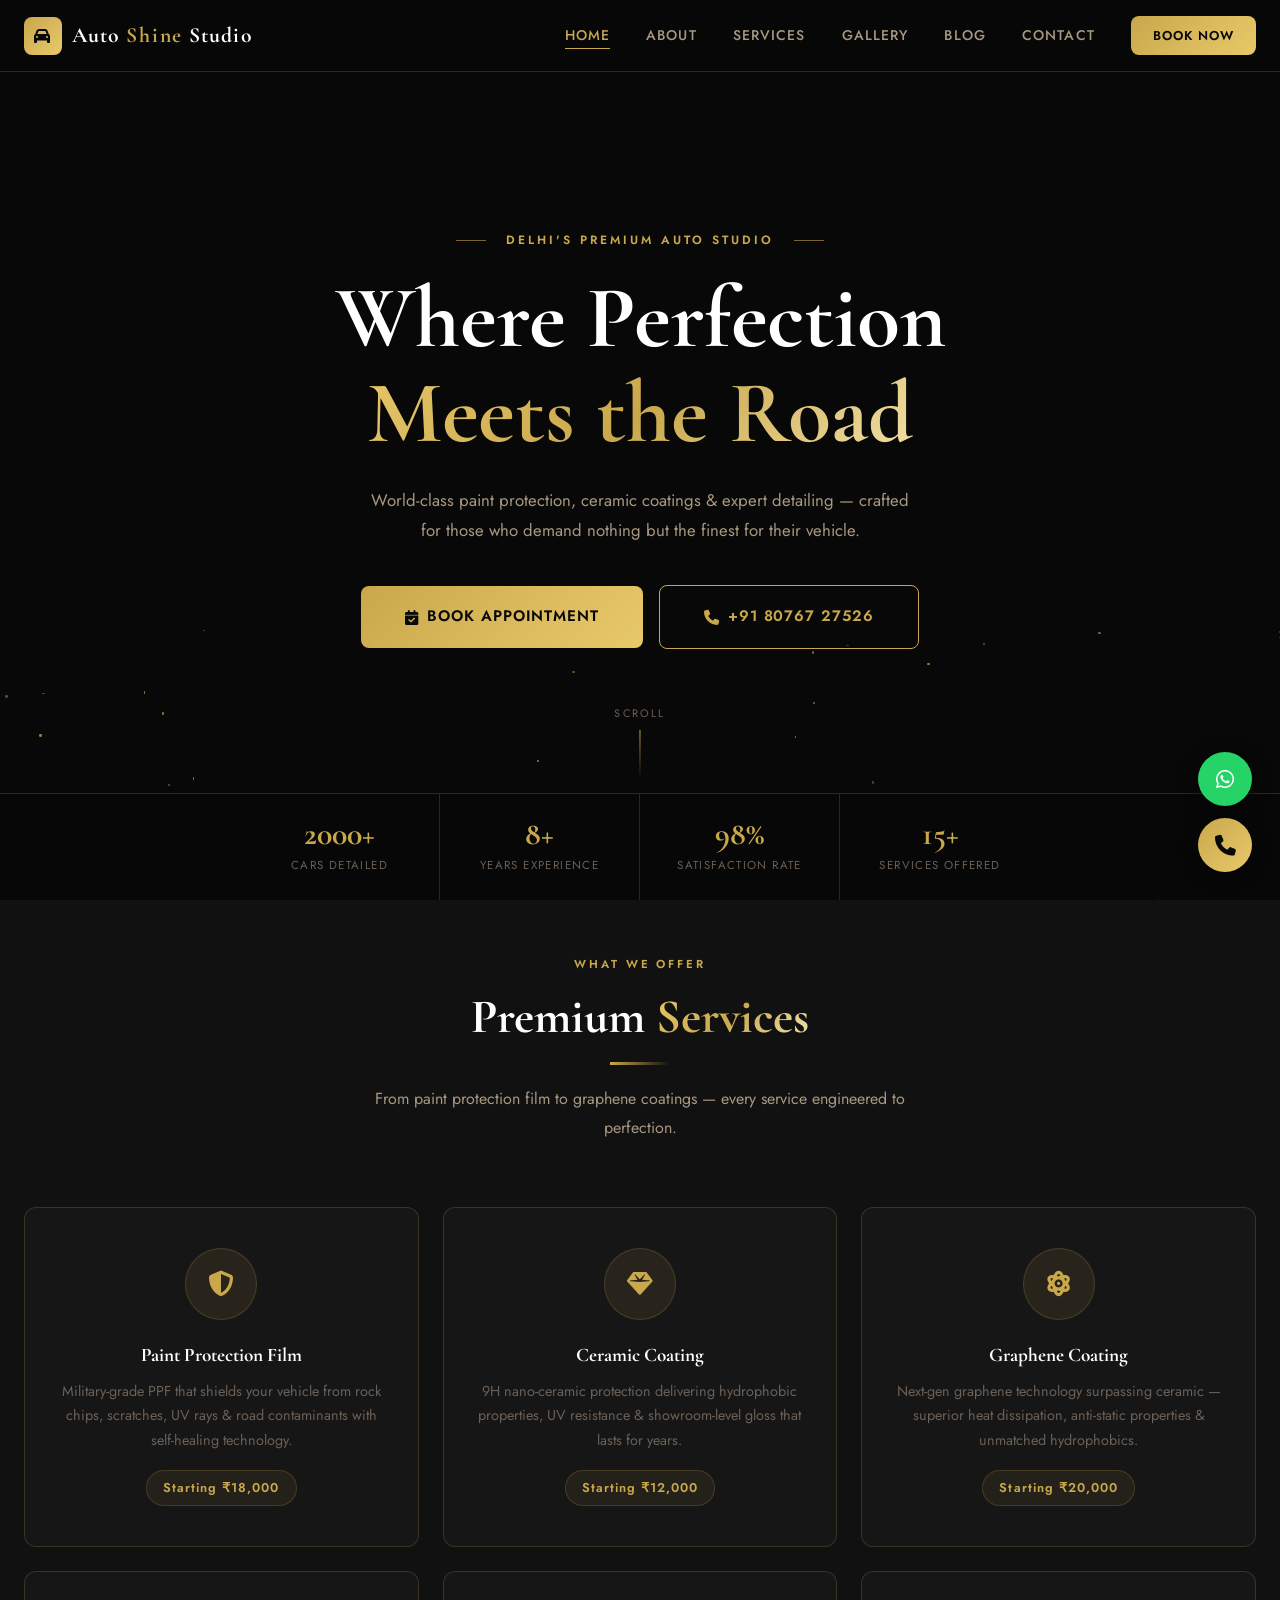
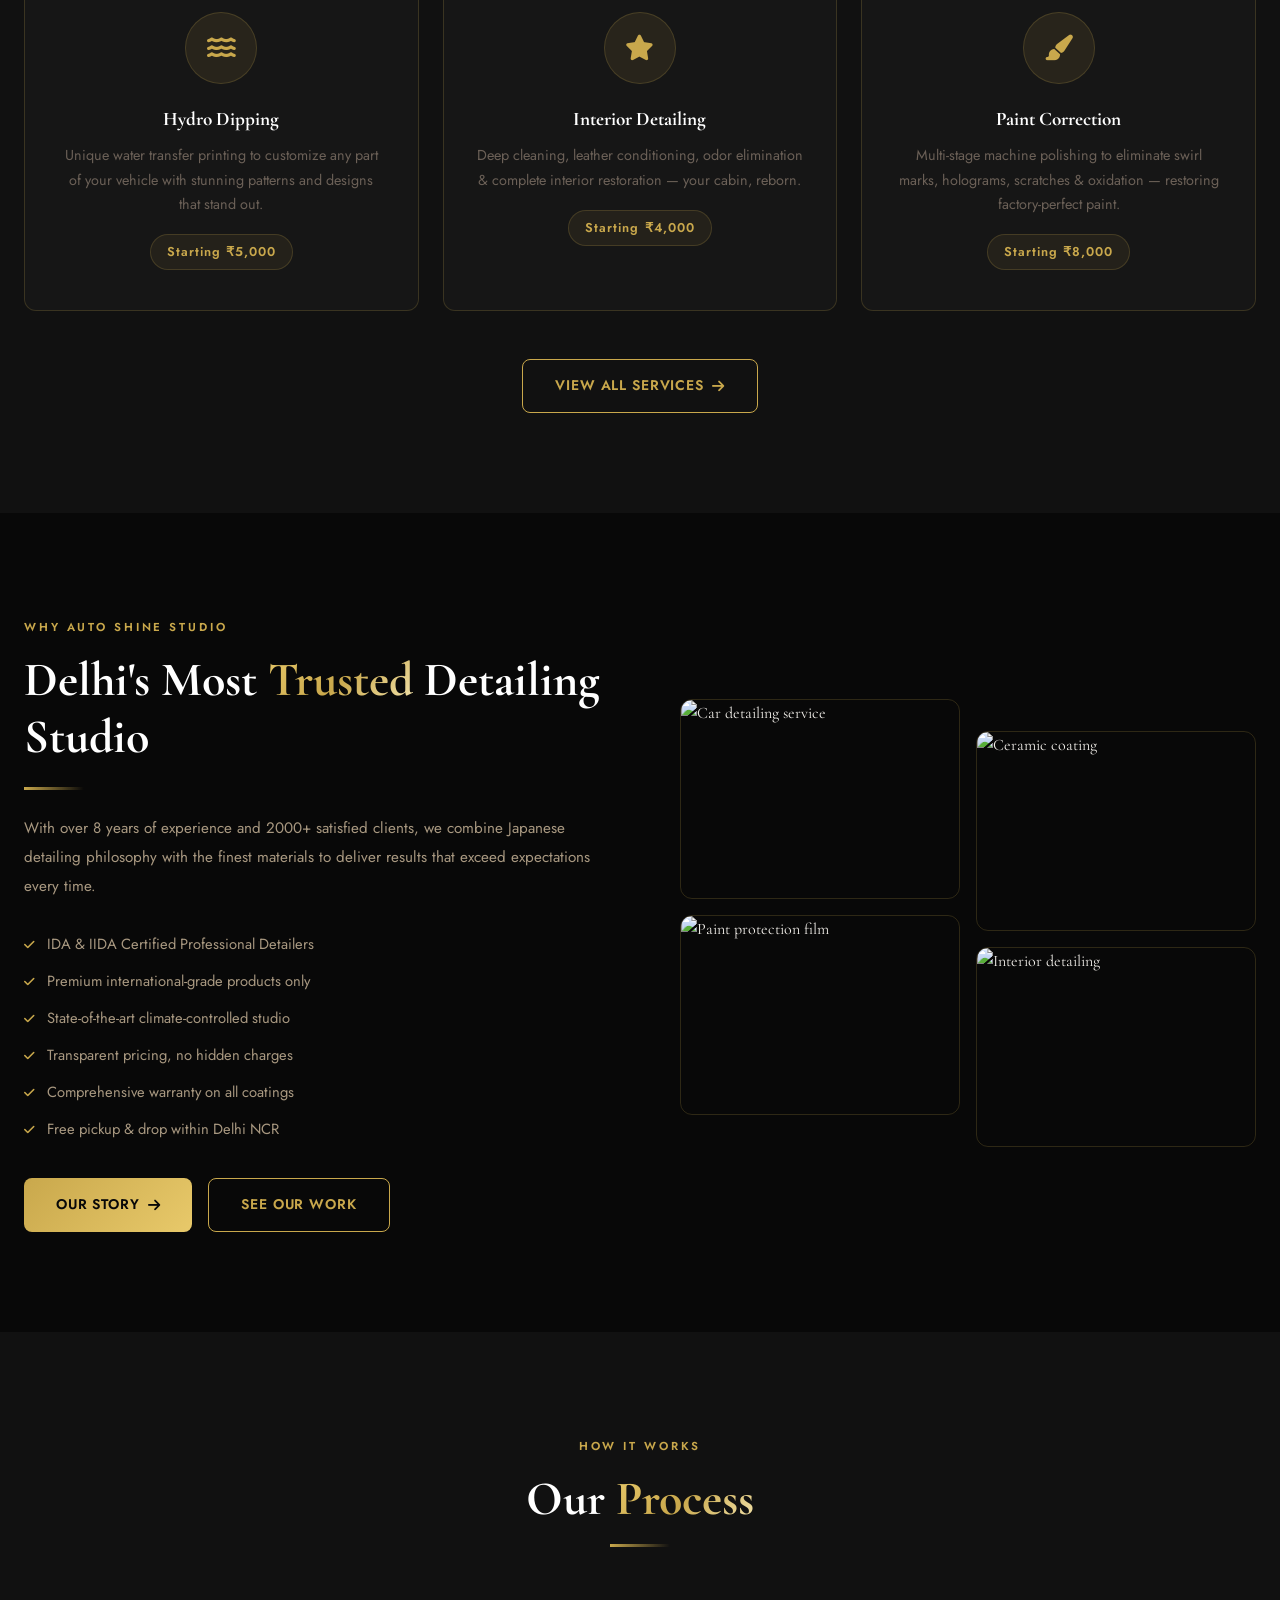
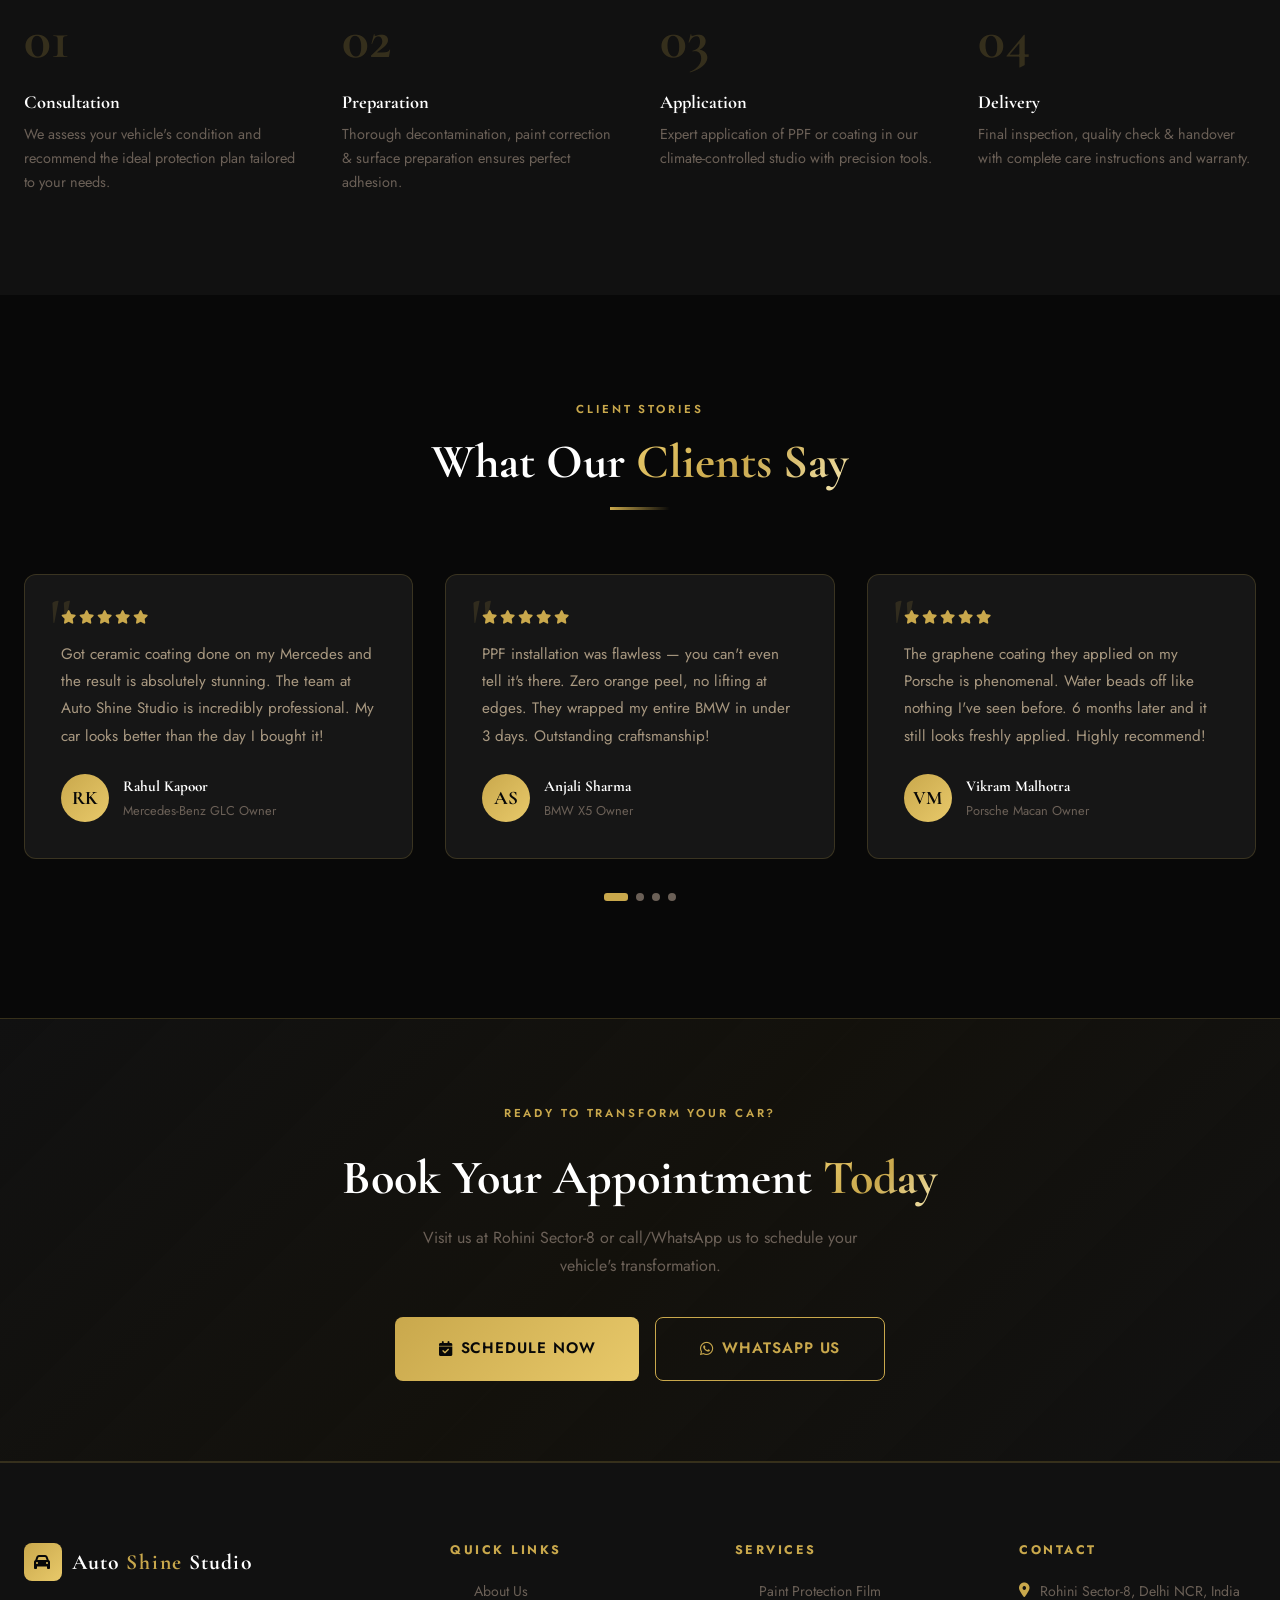
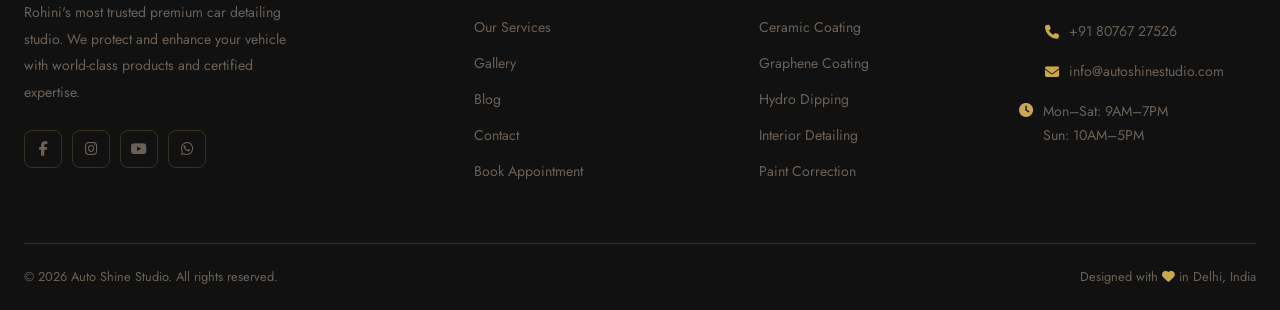
==== index.html @ 333ee379 "first commit" ====
<!DOCTYPE html>
<html lang="en">
<head>
  <meta charset="UTF-8">
  <meta name="viewport" content="width=device-width, initial-scale=1.0">
  <title>Auto Shine Studio — Premium Car Detailing in Rohini, Delhi</title>
  <meta name="description" content="Auto Shine Studio offers premium car detailing: PPF, ceramic coating, graphene coating & more in Rohini Sector-8, Delhi NCR. Book your appointment today!">
  <meta name="keywords" content="car detailing Rohini, ceramic coating Delhi, PPF installation Delhi, graphene coating Delhi, best car detailing studio Delhi">
  <meta name="author" content="Auto Shine Studio">
  <meta property="og:title" content="Auto Shine Studio — Premium Car Detailing in Delhi">
  <meta property="og:description" content="Professional car detailing services including PPF, ceramic coating & more. Rohini Sector-8, Delhi NCR.">
  <meta property="og:type" content="website">

  <!-- Preconnect -->
  <link rel="preconnect" href="https://fonts.googleapis.com">
  <link rel="preconnect" href="https://fonts.gstatic.com" crossorigin>

  <!-- Fonts -->
  <link href="https://fonts.googleapis.com/css2?family=Cormorant+Garamond:ital,wght@0,400;0,600;0,700;1,400&family=Jost:wght@300;400;500;600;700&display=swap" rel="stylesheet">

  <!-- Icons -->
  <link rel="stylesheet" href="https://cdnjs.cloudflare.com/ajax/libs/font-awesome/6.5.1/css/all.min.css">

  <!-- AOS -->
  <link rel="stylesheet" href="https://unpkg.com/aos@2.3.1/dist/aos.css">

  <!-- Swiper -->
  <link rel="stylesheet" href="https://cdn.jsdelivr.net/npm/swiper@11/swiper-bundle.min.css">

  <!-- Custom CSS -->
  <link rel="stylesheet" href="css/style.css">
</head>
<body>

<!-- ═══ NAVBAR ═══ -->
<nav class="navbar" id="navbar" role="navigation" aria-label="Main navigation">
  <div class="navbar-inner">
    <a href="index.html" class="logo" aria-label="Auto Shine Studio Home">
      <div class="logo-icon"><i class="fas fa-car"></i></div>
      <span>Auto <span class="gold">Shine</span> Studio</span>
    </a>

    <ul class="nav-links" role="list">
      <li><a href="index.html" class="active">Home</a></li>
      <li><a href="about.html">About</a></li>
      <li><a href="services.html">Services</a></li>
      <li><a href="gallery.html">Gallery</a></li>
      <li><a href="blog.html">Blog</a></li>
      <li><a href="contact.html">Contact</a></li>
      <li><a href="book-appointment.html" class="nav-cta">Book Now</a></li>
    </ul>

    <button class="mobile-toggle" id="mobile-toggle" aria-label="Toggle menu" aria-expanded="false">
      <span></span><span></span><span></span>
    </button>
  </div>
</nav>

<!-- Mobile Menu -->
<div class="mobile-menu" id="mobile-menu" role="menu">
  <a href="index.html" class="active" role="menuitem">Home</a>
  <a href="about.html" role="menuitem">About</a>
  <a href="services.html" role="menuitem">Services</a>
  <a href="gallery.html" role="menuitem">Gallery</a>
  <a href="blog.html" role="menuitem">Blog</a>
  <a href="contact.html" role="menuitem">Contact</a>
  <a href="book-appointment.html" role="menuitem">Book Appointment</a>
</div>

<!-- ═══ HERO ═══ -->
<section class="hero" aria-label="Hero section">

  <!-- Video Background -->
  <div class="hero-video">
    <video autoplay muted loop playsinline preload="auto" aria-hidden="true">
      <!-- Using a car detailing video from Pexels (free) -->
      <source src="images/6157781-hd_1920_1080_30fps.mp4" type="video/mp4">
      <!-- Fallback poster image -->
    </video>
  </div>

  <!-- Overlays -->
  <div class="hero-overlay" aria-hidden="true"></div>
  <div class="hero-particles" aria-hidden="true"></div>

  <!-- Content -->
  <div class="hero-content">
    <div class="hero-eyebrow">
      <span></span> Delhi's Premium Auto Studio <span></span>
    </div>

    <h1 class="hero-title">
      Where Perfection<br>
      <span class="line2">Meets the Road</span>
    </h1>

    <p class="hero-sub">
      World-class paint protection, ceramic coatings & expert detailing — 
      crafted for those who demand nothing but the finest for their vehicle.
    </p>

    <div class="hero-actions">
      <a href="book-appointment.html" class="btn btn-primary btn-lg">
        <i class="fas fa-calendar-check"></i> Book Appointment
      </a>
      <a href="tel:+918076727526" class="btn btn-outline btn-lg">
        <i class="fas fa-phone"></i> +91 80767 27526
      </a>
    </div>
  </div>

  <!-- Scroll hint -->
  <div class="scroll-hint" aria-hidden="true">
    <span>Scroll</span>
    <div class="scroll-line"></div>
  </div>

  <!-- Stats Bar -->
  <div class="hero-stats" aria-label="Key statistics">
    <div class="hero-stat">
      <div class="hero-stat-num" data-counter data-target="2000" data-suffix="+">2000+</div>
      <div class="hero-stat-label">Cars Detailed</div>
    </div>
    <div class="hero-stat">
      <div class="hero-stat-num" data-counter data-target="8" data-suffix="+">8+</div>
      <div class="hero-stat-label">Years Experience</div>
    </div>
    <div class="hero-stat">
      <div class="hero-stat-num" data-counter data-target="98" data-suffix="%">98%</div>
      <div class="hero-stat-label">Satisfaction Rate</div>
    </div>
    <div class="hero-stat">
      <div class="hero-stat-num" data-counter data-target="15" data-suffix="+">15+</div>
      <div class="hero-stat-label">Services Offered</div>
    </div>
  </div>
</section>

<!-- ═══ SERVICES OVERVIEW ═══ -->
<section class="section-pad" style="background: var(--dark-mid); margin-top: -50px;">
  <div class="container">
    <div class="section-header" data-aos="fade-up">
      <span class="section-eyebrow">What We Offer</span>
      <h2 class="section-title">Premium <span class="text-gradient">Services</span></h2>
      <div class="divider"></div>
      <p class="section-sub" style="margin-top:20px">From paint protection film to graphene coatings — every service engineered to perfection.</p>
    </div>

    <div style="display:grid;grid-template-columns:repeat(3,1fr);gap:24px;" class="services-grid">

      <div class="service-card" data-aos="fade-up" data-aos-delay="0">
        <div class="service-icon-wrap"><i class="fas fa-shield-halved"></i></div>
        <h3>Paint Protection Film</h3>
        <p>Military-grade PPF that shields your vehicle from rock chips, scratches, UV rays & road contaminants with self-healing technology.</p>
        <span class="service-price">Starting ₹18,000</span>
      </div>

      <div class="service-card" data-aos="fade-up" data-aos-delay="100">
        <div class="service-icon-wrap"><i class="fas fa-gem"></i></div>
        <h3>Ceramic Coating</h3>
        <p>9H nano-ceramic protection delivering hydrophobic properties, UV resistance & showroom-level gloss that lasts for years.</p>
        <span class="service-price">Starting ₹12,000</span>
      </div>

      <div class="service-card" data-aos="fade-up" data-aos-delay="200">
        <div class="service-icon-wrap"><i class="fas fa-atom"></i></div>
        <h3>Graphene Coating</h3>
        <p>Next-gen graphene technology surpassing ceramic — superior heat dissipation, anti-static properties & unmatched hydrophobics.</p>
        <span class="service-price">Starting ₹20,000</span>
      </div>

      <div class="service-card" data-aos="fade-up" data-aos-delay="0">
        <div class="service-icon-wrap"><i class="fas fa-water"></i></div>
        <h3>Hydro Dipping</h3>
        <p>Unique water transfer printing to customize any part of your vehicle with stunning patterns and designs that stand out.</p>
        <span class="service-price">Starting ₹5,000</span>
      </div>

      <div class="service-card" data-aos="fade-up" data-aos-delay="100">
        <div class="service-icon-wrap"><i class="fas fa-star"></i></div>
        <h3>Interior Detailing</h3>
        <p>Deep cleaning, leather conditioning, odor elimination & complete interior restoration — your cabin, reborn.</p>
        <span class="service-price">Starting ₹4,000</span>
      </div>

      <div class="service-card" data-aos="fade-up" data-aos-delay="200">
        <div class="service-icon-wrap"><i class="fas fa-paint-brush"></i></div>
        <h3>Paint Correction</h3>
        <p>Multi-stage machine polishing to eliminate swirl marks, holograms, scratches & oxidation — restoring factory-perfect paint.</p>
        <span class="service-price">Starting ₹8,000</span>
      </div>

    </div>

    <div style="text-align:center;margin-top:48px;" data-aos="fade-up">
      <a href="services.html" class="btn btn-outline">View All Services <i class="fas fa-arrow-right"></i></a>
    </div>
  </div>
</section>

<!-- ═══ WHY CHOOSE US ═══ -->
<section class="section-pad" style="background: var(--dark);">
  <div class="container">
    <div style="display:grid;grid-template-columns:1fr 1fr;gap:80px;align-items:center;">

      <div data-aos="fade-right">
        <span class="section-eyebrow">Why Auto Shine Studio</span>
        <h2 class="section-title" style="text-align:left;margin-bottom:20px;">
          Delhi's Most <span class="text-gradient">Trusted</span> Detailing Studio
        </h2>
        <div class="divider divider-left"></div>
        <p style="font-family:'Jost',sans-serif;font-size:0.95rem;color:var(--text-secondary);line-height:1.9;margin:24px 0 32px;">
          With over 8 years of experience and 2000+ satisfied clients, we combine Japanese detailing philosophy with the finest materials to deliver results that exceed expectations every time.
        </p>

        <ul class="feature-list">
          <li>IDA & IIDA Certified Professional Detailers</li>
          <li>Premium international-grade products only</li>
          <li>State-of-the-art climate-controlled studio</li>
          <li>Transparent pricing, no hidden charges</li>
          <li>Comprehensive warranty on all coatings</li>
          <li>Free pickup & drop within Delhi NCR</li>
        </ul>

        <div style="margin-top:36px;display:flex;gap:16px;flex-wrap:wrap;">
          <a href="about.html" class="btn btn-primary">Our Story <i class="fas fa-arrow-right"></i></a>
          <a href="gallery.html" class="btn btn-outline">See Our Work</a>
        </div>
      </div>

      <div data-aos="fade-left">
        <div style="display:grid;grid-template-columns:1fr 1fr;gap:16px;">
          <img src="https://images.unsplash.com/photo-1607860108855-64acf2078ed9?w=400&q=80" alt="Car detailing service" style="border-radius:var(--radius);width:100%;height:200px;object-fit:cover;border:1px solid var(--gold-border);">
          <img src="https://images.unsplash.com/photo-1558618666-fcd25c85cd64?w=400&q=80" alt="Ceramic coating" style="border-radius:var(--radius);width:100%;height:200px;object-fit:cover;border:1px solid var(--gold-border);margin-top:32px;">
          <img src="https://images.unsplash.com/photo-1614162692292-7ac56d7f7f1e?w=400&q=80" alt="Paint protection film" style="border-radius:var(--radius);width:100%;height:200px;object-fit:cover;border:1px solid var(--gold-border);margin-top:-32px;">
          <img src="https://images.unsplash.com/photo-1601362840469-51e4d8d58785?w=400&q=80" alt="Interior detailing" style="border-radius:var(--radius);width:100%;height:200px;object-fit:cover;border:1px solid var(--gold-border);">
        </div>
      </div>

    </div>
  </div>
</section>

<!-- ═══ PROCESS ═══ -->
<section class="section-pad" style="background: var(--dark-mid);">
  <div class="container">
    <div class="section-header" data-aos="fade-up">
      <span class="section-eyebrow">How It Works</span>
      <h2 class="section-title">Our <span class="text-gradient">Process</span></h2>
      <div class="divider"></div>
    </div>

    <div style="display:grid;grid-template-columns:repeat(4,1fr);gap:40px;">

      <div class="process-step" data-aos="fade-up" data-aos-delay="0" style="flex-direction:column;">
        <div class="step-number">01</div>
        <div class="step-content">
          <h3>Consultation</h3>
          <p>We assess your vehicle's condition and recommend the ideal protection plan tailored to your needs.</p>
        </div>
      </div>

      <div class="process-step" data-aos="fade-up" data-aos-delay="100" style="flex-direction:column;">
        <div class="step-number">02</div>
        <div class="step-content">
          <h3>Preparation</h3>
          <p>Thorough decontamination, paint correction & surface preparation ensures perfect adhesion.</p>
        </div>
      </div>

      <div class="process-step" data-aos="fade-up" data-aos-delay="200" style="flex-direction:column;">
        <div class="step-number">03</div>
        <div class="step-content">
          <h3>Application</h3>
          <p>Expert application of PPF or coating in our climate-controlled studio with precision tools.</p>
        </div>
      </div>

      <div class="process-step" data-aos="fade-up" data-aos-delay="300" style="flex-direction:column;">
        <div class="step-number">04</div>
        <div class="step-content">
          <h3>Delivery</h3>
          <p>Final inspection, quality check & handover with complete care instructions and warranty.</p>
        </div>
      </div>

    </div>
  </div>
</section>

<!-- ═══ TESTIMONIALS ═══ -->
<section class="section-pad" style="background: var(--dark);">
  <div class="container">
    <div class="section-header" data-aos="fade-up">
      <span class="section-eyebrow">Client Stories</span>
      <h2 class="section-title">What Our <span class="text-gradient">Clients Say</span></h2>
      <div class="divider"></div>
    </div>

    <div class="swiper testimonialSwiper" data-aos="fade-up">
      <div class="swiper-wrapper">

        <div class="swiper-slide">
          <div class="testimonial-card">
            <div class="quote-mark">"</div>
            <div class="star-row">
              <i class="fas fa-star"></i><i class="fas fa-star"></i><i class="fas fa-star"></i><i class="fas fa-star"></i><i class="fas fa-star"></i>
            </div>
            <p class="testimonial-text">Got ceramic coating done on my Mercedes and the result is absolutely stunning. The team at Auto Shine Studio is incredibly professional. My car looks better than the day I bought it!</p>
            <div class="testimonial-author">
              <div class="author-avatar">RK</div>
              <div>
                <div class="author-name">Rahul Kapoor</div>
                <div class="author-detail">Mercedes-Benz GLC Owner</div>
              </div>
            </div>
          </div>
        </div>

        <div class="swiper-slide">
          <div class="testimonial-card">
            <div class="quote-mark">"</div>
            <div class="star-row">
              <i class="fas fa-star"></i><i class="fas fa-star"></i><i class="fas fa-star"></i><i class="fas fa-star"></i><i class="fas fa-star"></i>
            </div>
            <p class="testimonial-text">PPF installation was flawless — you can't even tell it's there. Zero orange peel, no lifting at edges. They wrapped my entire BMW in under 3 days. Outstanding craftsmanship!</p>
            <div class="testimonial-author">
              <div class="author-avatar">AS</div>
              <div>
                <div class="author-name">Anjali Sharma</div>
                <div class="author-detail">BMW X5 Owner</div>
              </div>
            </div>
          </div>
        </div>

        <div class="swiper-slide">
          <div class="testimonial-card">
            <div class="quote-mark">"</div>
            <div class="star-row">
              <i class="fas fa-star"></i><i class="fas fa-star"></i><i class="fas fa-star"></i><i class="fas fa-star"></i><i class="fas fa-star"></i>
            </div>
            <p class="testimonial-text">The graphene coating they applied on my Porsche is phenomenal. Water beads off like nothing I've seen before. 6 months later and it still looks freshly applied. Highly recommend!</p>
            <div class="testimonial-author">
              <div class="author-avatar">VM</div>
              <div>
                <div class="author-name">Vikram Malhotra</div>
                <div class="author-detail">Porsche Macan Owner</div>
              </div>
            </div>
          </div>
        </div>

        <div class="swiper-slide">
          <div class="testimonial-card">
            <div class="quote-mark">"</div>
            <div class="star-row">
              <i class="fas fa-star"></i><i class="fas fa-star"></i><i class="fas fa-star"></i><i class="fas fa-star"></i><i class="fas fa-star"></i>
            </div>
            <p class="testimonial-text">Interior detailing transformed my 5-year-old car. The leather restoration, odor elimination, and detailed cleaning was exceptional. Best money spent on car care in Delhi!</p>
            <div class="testimonial-author">
              <div class="author-avatar">PS</div>
              <div>
                <div class="author-name">Priya Singh</div>
                <div class="author-detail">Audi Q7 Owner</div>
              </div>
            </div>
          </div>
        </div>

      </div>
      <div class="swiper-pagination" style="margin-top:32px;position:relative;"></div>
    </div>
  </div>
</section>

<!-- ═══ CTA BANNER ═══ -->
<section style="background:linear-gradient(135deg, var(--dark-mid) 0%, rgba(201,168,76,0.06) 50%, var(--dark-mid) 100%);border-top:1px solid var(--gold-border);border-bottom:1px solid var(--gold-border);padding:80px 0;">
  <div class="container" style="text-align:center;">
    <div data-aos="fade-up">
      <span class="section-eyebrow">Ready to Transform Your Car?</span>
      <h2 class="section-title" style="margin:12px 0 16px;">Book Your Appointment <span class="text-gradient">Today</span></h2>
      <p style="font-family:'Jost',sans-serif;color:var(--text-muted);max-width:480px;margin:0 auto 36px;line-height:1.8;">
        Visit us at Rohini Sector-8 or call/WhatsApp us to schedule your vehicle's transformation.
      </p>
      <div style="display:flex;gap:16px;justify-content:center;flex-wrap:wrap;">
        <a href="book-appointment.html" class="btn btn-primary btn-lg">
          <i class="fas fa-calendar-check"></i> Schedule Now
        </a>
        <a href="https://wa.me/918076727526" target="_blank" rel="noopener" class="btn btn-outline btn-lg">
          <i class="fab fa-whatsapp"></i> WhatsApp Us
        </a>
      </div>
    </div>
  </div>
</section>

<!-- ═══ FOOTER ═══ -->
<footer class="footer">
  <div class="footer-top">
    <div class="container">
      <div class="footer-grid">
        <div>
          <a href="index.html" class="logo" style="margin-bottom:0;">
            <div class="logo-icon"><i class="fas fa-car"></i></div>
            <span>Auto <span class="gold">Shine</span> Studio</span>
          </a>
          <p class="footer-brand-desc">
            Rohini's most trusted premium car detailing studio. We protect and enhance your vehicle with world-class products and certified expertise.
          </p>
          <div class="footer-social">
            <a href="#" class="social-btn" aria-label="Facebook"><i class="fab fa-facebook-f"></i></a>
            <a href="#" class="social-btn" aria-label="Instagram"><i class="fab fa-instagram"></i></a>
            <a href="#" class="social-btn" aria-label="YouTube"><i class="fab fa-youtube"></i></a>
            <a href="https://wa.me/918076727526" class="social-btn" aria-label="WhatsApp"><i class="fab fa-whatsapp"></i></a>
          </div>
        </div>

        <div class="footer-col">
          <h4>Quick Links</h4>
          <ul class="footer-links">
            <li><a href="about.html">About Us</a></li>
            <li><a href="services.html">Our Services</a></li>
            <li><a href="gallery.html">Gallery</a></li>
            <li><a href="blog.html">Blog</a></li>
            <li><a href="contact.html">Contact</a></li>
            <li><a href="book-appointment.html">Book Appointment</a></li>
          </ul>
        </div>

        <div class="footer-col">
          <h4>Services</h4>
          <ul class="footer-links">
            <li><a href="services.html">Paint Protection Film</a></li>
            <li><a href="services.html">Ceramic Coating</a></li>
            <li><a href="services.html">Graphene Coating</a></li>
            <li><a href="services.html">Hydro Dipping</a></li>
            <li><a href="services.html">Interior Detailing</a></li>
            <li><a href="services.html">Paint Correction</a></li>
          </ul>
        </div>

        <div class="footer-col">
          <h4>Contact</h4>
          <ul class="footer-links" style="gap:16px;">
            <li style="display:flex;align-items:flex-start;gap:10px;color:var(--text-muted);font-family:'Jost',sans-serif;font-size:0.88rem;">
              <i class="fas fa-map-marker-alt" style="color:var(--gold);margin-top:3px;flex-shrink:0;"></i>
              Rohini Sector-8, Delhi NCR, India
            </li>
            <li>
              <a href="tel:+918076727526" style="display:flex;align-items:center;gap:10px;">
                <i class="fas fa-phone" style="color:var(--gold);"></i> +91 80767 27526
              </a>
            </li>
            <li>
              <a href="mailto:info@autoshinestudio.com" style="display:flex;align-items:center;gap:10px;">
                <i class="fas fa-envelope" style="color:var(--gold);"></i> info@autoshinestudio.com
              </a>
            </li>
            <li style="display:flex;align-items:flex-start;gap:10px;color:var(--text-muted);font-family:'Jost',sans-serif;font-size:0.88rem;">
              <i class="fas fa-clock" style="color:var(--gold);margin-top:3px;flex-shrink:0;"></i>
              Mon–Sat: 9AM–7PM<br>Sun: 10AM–5PM
            </li>
          </ul>
        </div>
      </div>
    </div>
  </div>

  <div class="container">
    <div class="footer-bottom">
      <p>&copy; <span class="current-year">2026</span> Auto Shine Studio. All rights reserved.</p>
      <p>Designed with <i class="fas fa-heart" style="color:var(--gold);"></i> in Delhi, India</p>
    </div>
  </div>
</footer>

<!-- ═══ FLOATING BUTTONS ═══ -->
<div class="float-btns">
  <a href="https://wa.me/918076727526" target="_blank" rel="noopener" class="float-btn float-wa" aria-label="WhatsApp Us">
    <i class="fab fa-whatsapp"></i>
  </a>
  <a href="tel:+918076727526" class="float-btn float-call" aria-label="Call Us">
    <i class="fas fa-phone"></i>
  </a>
</div>

<!-- Scripts -->
<script src="https://unpkg.com/aos@2.3.1/dist/aos.js"></script>
<script src="https://cdn.jsdelivr.net/npm/swiper@11/swiper-bundle.min.js"></script>
<script src="js/main.js"></script>

</body>
</html>
---- css/style.css ----
/* ============================================================
   AUTO SHINE STUDIO — Premium Car Detailing
   Master Stylesheet | Clean, Structured, Production-Grade
   ============================================================ */

/* ─── CSS Custom Properties ─── */
:root {
  --gold:          #C9A84C;
  --gold-light:    #E8C96A;
  --gold-pale:     #F5E6B0;
  --gold-glow:     rgba(201, 168, 76, 0.25);
  --gold-border:   rgba(201, 168, 76, 0.2);
  --dark:          #080808;
  --dark-mid:      #111111;
  --dark-card:     #161616;
  --dark-surface:  #1C1C1C;
  --white:         #FFFFFF;
  --text-primary:  #F0EDE8;
  --text-secondary:#A89880;
  --text-muted:    #6B6057;
  --success:       #25D366;
  --error:         #E05252;
  --transition:    0.35s cubic-bezier(0.4, 0, 0.2, 1);
  --radius:        12px;
  --radius-sm:     8px;
  --radius-lg:     20px;
  --shadow-gold:   0 8px 40px rgba(201, 168, 76, 0.15);
  --shadow-dark:   0 8px 40px rgba(0, 0, 0, 0.6);
}

/* ─── Reset & Base ─── */
*, *::before, *::after {
  margin: 0;
  padding: 0;
  box-sizing: border-box;
}

html {
  scroll-behavior: smooth;
  font-size: 16px;
}

body {
  font-family: 'Cormorant Garamond', 'Playfair Display', Georgia, serif;
  background-color: var(--dark);
  color: var(--text-primary);
  line-height: 1.7;
  overflow-x: hidden;
  -webkit-font-smoothing: antialiased;
  -moz-osx-font-smoothing: grayscale;
}

/* ─── Typography ─── */
h1, h2, h3, h4, h5, h6 {
  font-family: 'Cormorant Garamond', 'Playfair Display', serif;
  font-weight: 700;
  line-height: 1.2;
  color: var(--white);
}

p { color: var(--text-secondary); }

a {
  color: inherit;
  text-decoration: none;
  transition: color var(--transition);
}

img {
  max-width: 100%;
  height: auto;
  display: block;
}

/* ─── Utility Classes ─── */
.container {
  max-width: 1280px;
  margin: 0 auto;
  padding: 0 24px;
}

.section-pad { padding: 100px 0; }

.gold { color: var(--gold); }

.text-gradient {
  background: linear-gradient(135deg, var(--gold-light), var(--gold), var(--gold-pale));
  -webkit-background-clip: text;
  -webkit-text-fill-color: transparent;
  background-clip: text;
}

.divider {
  width: 60px;
  height: 3px;
  background: linear-gradient(90deg, var(--gold), transparent);
  margin: 16px auto 0;
}

.divider-left {
  margin: 16px 0 0;
}

/* ─── Scrollbar ─── */
::-webkit-scrollbar { width: 6px; }
::-webkit-scrollbar-track { background: var(--dark); }
::-webkit-scrollbar-thumb { background: var(--gold); border-radius: 3px; }
::-webkit-scrollbar-thumb:hover { background: var(--gold-light); }

/* ─── Selection ─── */
::selection { background: var(--gold); color: var(--dark); }
::-moz-selection { background: var(--gold); color: var(--dark); }

/* ─── Focus ─── */
:focus-visible {
  outline: 2px solid var(--gold);
  outline-offset: 3px;
  border-radius: 4px;
}

/* ─── Navigation ─── */
.navbar {
  position: fixed;
  top: 0;
  left: 0;
  width: 100%;
  z-index: 1000;
  padding: 0 24px;
  height: 72px;
  display: flex;
  align-items: center;
  background: rgba(8, 8, 8, 0.85);
  backdrop-filter: blur(16px);
  -webkit-backdrop-filter: blur(16px);
  border-bottom: 1px solid var(--gold-border);
  transition: all var(--transition);
}

.navbar.scrolled {
  height: 60px;
  background: rgba(8, 8, 8, 0.98);
  box-shadow: 0 4px 30px rgba(0,0,0,0.5);
}

.navbar-inner {
  display: flex;
  align-items: center;
  justify-content: space-between;
  width: 100%;
  max-width: 1280px;
  margin: 0 auto;
}

.logo {
  display: flex;
  align-items: center;
  gap: 10px;
  font-family: 'Cormorant Garamond', serif;
  font-size: 1.35rem;
  font-weight: 700;
  letter-spacing: 0.05em;
  color: var(--white);
  white-space: nowrap;
}

.logo-icon {
  width: 38px;
  height: 38px;
  background: linear-gradient(135deg, var(--gold), var(--gold-light));
  border-radius: 8px;
  display: flex;
  align-items: center;
  justify-content: center;
  font-size: 1rem;
  color: var(--dark);
  flex-shrink: 0;
}

.logo span.gold { letter-spacing: 0.08em; }

.nav-links {
  display: flex;
  align-items: center;
  gap: 36px;
  list-style: none;
}

.nav-links a {
  font-family: 'Jost', 'Inter', sans-serif;
  font-size: 0.875rem;
  font-weight: 500;
  letter-spacing: 0.08em;
  text-transform: uppercase;
  color: var(--text-secondary);
  position: relative;
  transition: color var(--transition);
}

.nav-links a::after {
  content: '';
  position: absolute;
  bottom: -4px;
  left: 0;
  width: 0;
  height: 1px;
  background: var(--gold);
  transition: width var(--transition);
}

.nav-links a:hover,
.nav-links a.active {
  color: var(--gold);
}

.nav-links a:hover::after,
.nav-links a.active::after {
  width: 100%;
}

.nav-cta {
  background: linear-gradient(135deg, var(--gold), var(--gold-light));
  color: var(--dark) !important;
  padding: 10px 22px;
  border-radius: var(--radius-sm);
  font-weight: 600 !important;
  font-size: 0.8rem !important;
  transition: all var(--transition) !important;
}

.nav-cta:hover {
  transform: translateY(-2px);
  box-shadow: var(--shadow-gold);
}

.nav-cta::after { display: none !important; }

/* Mobile Nav */
.mobile-toggle {
  display: none;
  flex-direction: column;
  gap: 5px;
  cursor: pointer;
  background: none;
  border: none;
  padding: 8px;
}

.mobile-toggle span {
  display: block;
  width: 24px;
  height: 2px;
  background: var(--white);
  border-radius: 2px;
  transition: all var(--transition);
}

.mobile-toggle.open span:nth-child(1) { transform: rotate(45deg) translate(5px, 5px); }
.mobile-toggle.open span:nth-child(2) { opacity: 0; }
.mobile-toggle.open span:nth-child(3) { transform: rotate(-45deg) translate(5px, -5px); }

.mobile-menu {
  display: none;
  position: fixed;
  top: 72px;
  left: 0;
  width: 100%;
  background: rgba(8, 8, 8, 0.98);
  backdrop-filter: blur(20px);
  border-bottom: 1px solid var(--gold-border);
  padding: 24px;
  z-index: 999;
  opacity: 0;
  transform: translateY(-10px);
  transition: all var(--transition);
}

.mobile-menu.active {
  display: block;
  opacity: 1;
  transform: translateY(0);
}

.mobile-menu a {
  display: block;
  font-family: 'Jost', sans-serif;
  font-size: 0.9rem;
  font-weight: 500;
  letter-spacing: 0.1em;
  text-transform: uppercase;
  color: var(--text-secondary);
  padding: 14px 0;
  border-bottom: 1px solid rgba(255,255,255,0.06);
  transition: color var(--transition);
}

.mobile-menu a:last-child { border-bottom: none; }

.mobile-menu a:hover,
.mobile-menu a.active { color: var(--gold); }

/* ─── Buttons ─── */
.btn {
  display: inline-flex;
  align-items: center;
  gap: 8px;
  padding: 14px 32px;
  border-radius: var(--radius-sm);
  font-family: 'Jost', 'Inter', sans-serif;
  font-size: 0.875rem;
  font-weight: 600;
  letter-spacing: 0.06em;
  text-transform: uppercase;
  cursor: pointer;
  border: none;
  transition: all var(--transition);
  text-decoration: none;
  white-space: nowrap;
}

.btn-primary {
  background: linear-gradient(135deg, var(--gold), var(--gold-light));
  color: var(--dark);
}

.btn-primary:hover {
  transform: translateY(-3px);
  box-shadow: 0 12px 35px rgba(201, 168, 76, 0.4);
  color: var(--dark);
}

.btn-outline {
  background: transparent;
  color: var(--gold);
  border: 1.5px solid var(--gold);
}

.btn-outline:hover {
  background: var(--gold);
  color: var(--dark);
  transform: translateY(-3px);
  box-shadow: var(--shadow-gold);
}

.btn-sm { padding: 10px 22px; font-size: 0.8rem; }

.btn-lg { padding: 18px 44px; font-size: 0.95rem; }

/* ─── Hero Section ─── */
.hero {
  position: relative;
  min-height: 100vh;
  display: flex;
  align-items: center;
  justify-content: center;
  overflow: hidden;
  padding-top: 72px;
  padding-bottom: 100px;
}

/* Video Background */
.hero-video {
  position: absolute;
  inset: 0;
  z-index: 0;
}

.hero-video video {
  width: 100%;
  height: 100%;
  object-fit: cover;
  opacity: 0.35;
}

/* Gradient overlays for cinematic feel */
.hero-overlay {
  position: absolute;
  inset: 0;
  z-index: 1;
  background:
    linear-gradient(to right, rgba(8,8,8,0.85) 0%, rgba(8,8,8,0.3) 60%, rgba(8,8,8,0.4) 100%),
    linear-gradient(to top, rgba(8,8,8,0.95) 0%, transparent 40%),
    linear-gradient(to bottom, rgba(8,8,8,0.6) 0%, transparent 30%);
}

/* Animated particle dots */
.hero-particles {
  position: absolute;
  inset: 0;
  z-index: 2;
  overflow: hidden;
  pointer-events: none;
}

.particle {
  position: absolute;
  width: 2px;
  height: 2px;
  background: var(--gold);
  border-radius: 50%;
  opacity: 0;
  animation: floatParticle linear infinite;
}

@keyframes floatParticle {
  0%   { opacity: 0; transform: translateY(0) scale(0); }
  10%  { opacity: 0.6; }
  90%  { opacity: 0.3; }
  100% { opacity: 0; transform: translateY(-100vh) scale(1.5); }
}

.hero-content {
  position: relative;
  z-index: 3;
  text-align: center;
  max-width: 900px;
  padding: 0 24px;
}

.hero-eyebrow {
  display: inline-flex;
  align-items: center;
  gap: 10px;
  font-family: 'Jost', sans-serif;
  font-size: 0.75rem;
  font-weight: 600;
  letter-spacing: 0.25em;
  text-transform: uppercase;
  color: var(--gold);
  margin-bottom: 20px;
  opacity: 0;
  animation: fadeUp 0.8s ease forwards 0.3s;
}

.hero-eyebrow::before,
.hero-eyebrow::after {
  content: '';
  width: 30px;
  height: 1px;
  background: var(--gold);
  opacity: 0.6;
}

.hero-title {
  font-size: clamp(2.8rem, 7vw, 5.5rem);
  font-weight: 700;
  line-height: 1.08;
  margin-bottom: 24px;
  opacity: 0;
  animation: fadeUp 0.9s ease forwards 0.5s;
}

.hero-title .line2 {
  display: block;
  background: linear-gradient(135deg, var(--gold-light) 0%, var(--gold) 50%, var(--gold-pale) 100%);
  -webkit-background-clip: text;
  -webkit-text-fill-color: transparent;
  background-clip: text;
}

.hero-sub {
  font-family: 'Jost', sans-serif;
  font-size: 1.05rem;
  color: var(--text-secondary);
  max-width: 560px;
  margin: 0 auto 40px;
  line-height: 1.8;
  opacity: 0;
  animation: fadeUp 1s ease forwards 0.7s;
}

.hero-actions {
  display: flex;
  align-items: center;
  justify-content: center;
  gap: 16px;
  flex-wrap: wrap;
  opacity: 0;
  animation: fadeUp 1s ease forwards 0.9s;
}

/* Stats bar */
.hero-stats {
  position: absolute;
  bottom: 0;
  left: 0;
  right: 0;
  z-index: 3;
  display: flex;
  justify-content: center;
  gap: 0;
  background: rgba(8,8,8,0.8);
  backdrop-filter: blur(12px);
  border-top: 1px solid var(--gold-border);
  opacity: 0;
  animation: fadeUp 1s ease forwards 1.1s;
  margin-bottom: 0;
}

.hero-stat {
  flex: 1;
  max-width: 200px;
  padding: 24px 20px;
  text-align: center;
  border-right: 1px solid var(--gold-border);
}

.hero-stat:last-child { border-right: none; }

.hero-stat-num {
  font-size: 2rem;
  font-weight: 700;
  color: var(--gold);
  line-height: 1;
  margin-bottom: 6px;
}

.hero-stat-label {
  font-family: 'Jost', sans-serif;
  font-size: 0.72rem;
  letter-spacing: 0.12em;
  text-transform: uppercase;
  color: var(--text-muted);
}

/* Scroll indicator */
.scroll-hint {
  position: absolute;
  bottom: 120px;
  left: 50%;
  transform: translateX(-50%);
  z-index: 4;
  display: flex;
  flex-direction: column;
  align-items: center;
  gap: 8px;
  opacity: 0;
  animation: fadeIn 1s ease forwards 1.4s;
}

.scroll-hint span {
  font-family: 'Jost', sans-serif;
  font-size: 0.68rem;
  letter-spacing: 0.2em;
  text-transform: uppercase;
  color: var(--text-muted);
}

.scroll-line {
  width: 1px;
  height: 50px;
  background: linear-gradient(to bottom, var(--gold), transparent);
  animation: scrollPulse 2s ease infinite;
}

@keyframes scrollPulse {
  0%, 100% { opacity: 0.3; transform: scaleY(0.8); }
  50% { opacity: 1; transform: scaleY(1); }
}

/* ─── Section Styles ─── */
.section-header {
  text-align: center;
  margin-bottom: 64px;
}

.section-eyebrow {
  display: inline-block;
  font-family: 'Jost', sans-serif;
  font-size: 0.72rem;
  font-weight: 600;
  letter-spacing: 0.25em;
  text-transform: uppercase;
  color: var(--gold);
  margin-bottom: 14px;
}

.section-title {
  font-size: clamp(2rem, 4vw, 3rem);
  font-weight: 700;
  margin-bottom: 16px;
}

.section-sub {
  font-family: 'Jost', sans-serif;
  font-size: 1rem;
  color: var(--text-secondary);
  max-width: 580px;
  margin: 0 auto;
  line-height: 1.8;
}

/* ─── Cards ─── */
.card {
  background: var(--dark-card);
  border: 1px solid var(--gold-border);
  border-radius: var(--radius);
  overflow: hidden;
  transition: all var(--transition);
}

.card:hover {
  border-color: rgba(201, 168, 76, 0.5);
  transform: translateY(-6px);
  box-shadow: var(--shadow-gold);
}

/* Service Cards */
.service-card {
  background: var(--dark-card);
  border: 1px solid var(--gold-border);
  border-radius: var(--radius);
  padding: 40px 32px;
  text-align: center;
  position: relative;
  overflow: hidden;
  transition: all var(--transition);
  cursor: pointer;
}

.service-card::before {
  content: '';
  position: absolute;
  inset: 0;
  background: linear-gradient(135deg, rgba(201,168,76,0.06), transparent 60%);
  opacity: 0;
  transition: opacity var(--transition);
}

.service-card:hover::before { opacity: 1; }

.service-card:hover {
  border-color: rgba(201, 168, 76, 0.5);
  transform: translateY(-8px);
  box-shadow: var(--shadow-gold);
}

.service-icon-wrap {
  width: 72px;
  height: 72px;
  background: rgba(201, 168, 76, 0.1);
  border: 1px solid var(--gold-border);
  border-radius: 50%;
  display: flex;
  align-items: center;
  justify-content: center;
  margin: 0 auto 24px;
  font-size: 1.6rem;
  color: var(--gold);
  transition: all var(--transition);
}

.service-card:hover .service-icon-wrap {
  background: linear-gradient(135deg, var(--gold), var(--gold-light));
  color: var(--dark);
  border-color: transparent;
  transform: scale(1.1);
}

.service-card h3 {
  font-size: 1.2rem;
  margin-bottom: 12px;
}

.service-card p {
  font-family: 'Jost', sans-serif;
  font-size: 0.9rem;
  line-height: 1.7;
  color: var(--text-muted);
}

.service-price {
  display: inline-block;
  margin-top: 18px;
  font-family: 'Jost', sans-serif;
  font-size: 0.8rem;
  font-weight: 600;
  letter-spacing: 0.08em;
  color: var(--gold);
  background: rgba(201, 168, 76, 0.08);
  border: 1px solid var(--gold-border);
  padding: 6px 16px;
  border-radius: 20px;
}

/* Testimonial Card */
.testimonial-card {
  background: var(--dark-card);
  border: 1px solid var(--gold-border);
  border-radius: var(--radius);
  padding: 36px;
  position: relative;
  transition: all var(--transition);
}

.testimonial-card:hover {
  border-color: rgba(201, 168, 76, 0.4);
  box-shadow: var(--shadow-gold);
}

.quote-mark {
  font-family: 'Cormorant Garamond', serif;
  font-size: 5rem;
  line-height: 0.8;
  color: var(--gold);
  opacity: 0.15;
  position: absolute;
  top: 20px;
  left: 24px;
}

.testimonial-text {
  font-family: 'Jost', sans-serif;
  font-size: 0.95rem;
  line-height: 1.8;
  color: var(--text-secondary);
  margin-bottom: 24px;
  position: relative;
}

.testimonial-author {
  display: flex;
  align-items: center;
  gap: 14px;
}

.author-avatar {
  width: 48px;
  height: 48px;
  border-radius: 50%;
  background: linear-gradient(135deg, var(--gold), var(--gold-light));
  display: flex;
  align-items: center;
  justify-content: center;
  font-size: 1.2rem;
  color: var(--dark);
  font-weight: 700;
  flex-shrink: 0;
}

.author-name {
  font-size: 0.95rem;
  font-weight: 700;
  color: var(--white);
}

.author-detail {
  font-family: 'Jost', sans-serif;
  font-size: 0.8rem;
  color: var(--text-muted);
}

.star-row {
  display: flex;
  gap: 3px;
  margin-bottom: 16px;
  color: var(--gold);
  font-size: 0.85rem;
}

/* ─── Gallery ─── */
.gallery-grid {
  display: grid;
  grid-template-columns: repeat(3, 1fr);
  gap: 16px;
}

.gallery-item {
  position: relative;
  overflow: hidden;
  border-radius: var(--radius);
  cursor: pointer;
  aspect-ratio: 4/3;
  background: var(--dark-card);
  border: 1px solid var(--gold-border);
}

.gallery-item.tall { aspect-ratio: 3/4; grid-row: span 2; }
.gallery-item.wide { grid-column: span 2; }

.gallery-item img {
  width: 100%;
  height: 100%;
  object-fit: cover;
  transition: transform 0.6s ease;
}

.gallery-hover {
  position: absolute;
  inset: 0;
  background: linear-gradient(to top, rgba(8,8,8,0.9) 0%, rgba(8,8,8,0.2) 60%, transparent 100%);
  display: flex;
  flex-direction: column;
  justify-content: flex-end;
  padding: 24px;
  opacity: 0;
  transition: opacity var(--transition);
}

.gallery-item:hover img { transform: scale(1.08); }
.gallery-item:hover .gallery-hover { opacity: 1; }

.gallery-tag {
  font-family: 'Jost', sans-serif;
  font-size: 0.7rem;
  font-weight: 600;
  letter-spacing: 0.15em;
  text-transform: uppercase;
  color: var(--gold);
  margin-bottom: 6px;
}

.gallery-title {
  font-size: 0.95rem;
  font-weight: 600;
  color: var(--white);
}

/* Filter Tabs */
.filter-tabs {
  display: flex;
  gap: 10px;
  flex-wrap: wrap;
  justify-content: center;
  margin-bottom: 40px;
}

.filter-btn {
  font-family: 'Jost', sans-serif;
  font-size: 0.8rem;
  font-weight: 600;
  letter-spacing: 0.1em;
  text-transform: uppercase;
  padding: 10px 22px;
  border-radius: 30px;
  border: 1.5px solid var(--gold-border);
  background: transparent;
  color: var(--text-secondary);
  cursor: pointer;
  transition: all var(--transition);
}

.filter-btn.active,
.filter-btn:hover {
  background: var(--gold);
  color: var(--dark);
  border-color: var(--gold);
}

/* ─── Forms ─── */
.form-row {
  display: grid;
  grid-template-columns: 1fr 1fr;
  gap: 20px;
}

.form-group {
  display: flex;
  flex-direction: column;
  gap: 8px;
  margin-bottom: 22px;
}

.form-label {
  font-family: 'Jost', sans-serif;
  font-size: 0.8rem;
  font-weight: 600;
  letter-spacing: 0.1em;
  text-transform: uppercase;
  color: var(--text-muted);
}

.form-control {
  width: 100%;
  padding: 14px 18px;
  background: var(--dark-surface);
  border: 1.5px solid var(--gold-border);
  border-radius: var(--radius-sm);
  color: var(--white);
  font-family: 'Jost', sans-serif;
  font-size: 0.95rem;
  transition: all var(--transition);
  appearance: none;
  -webkit-appearance: none;
}

.form-control:focus {
  outline: none;
  border-color: var(--gold);
  box-shadow: 0 0 0 3px rgba(201, 168, 76, 0.12);
}

.form-control::placeholder { color: var(--text-muted); }

.form-control option {
  background: var(--dark-surface);
  color: var(--white);
}

/* Select arrow */
.select-wrap {
  position: relative;
}

.select-wrap::after {
  content: '\f078';
  font-family: 'Font Awesome 6 Free';
  font-weight: 900;
  position: absolute;
  right: 16px;
  top: 50%;
  transform: translateY(-50%);
  color: var(--gold);
  font-size: 0.75rem;
  pointer-events: none;
}

/* ─── FAQ Accordion ─── */
.faq-item {
  background: var(--dark-card);
  border: 1px solid var(--gold-border);
  border-radius: var(--radius-sm);
  margin-bottom: 12px;
  overflow: hidden;
  transition: border-color var(--transition);
}

.faq-item.active { border-color: rgba(201, 168, 76, 0.5); }

.faq-trigger {
  width: 100%;
  padding: 22px 24px;
  background: none;
  border: none;
  display: flex;
  justify-content: space-between;
  align-items: center;
  gap: 16px;
  cursor: pointer;
  font-family: 'Cormorant Garamond', serif;
  font-size: 1.05rem;
  font-weight: 600;
  color: var(--white);
  text-align: left;
  transition: color var(--transition);
}

.faq-trigger:hover { color: var(--gold); }

.faq-icon {
  width: 28px;
  height: 28px;
  border: 1px solid var(--gold-border);
  border-radius: 50%;
  display: flex;
  align-items: center;
  justify-content: center;
  color: var(--gold);
  font-size: 0.7rem;
  flex-shrink: 0;
  transition: all var(--transition);
}

.faq-item.active .faq-icon {
  background: var(--gold);
  color: var(--dark);
  transform: rotate(180deg);
}

.faq-body {
  max-height: 0;
  overflow: hidden;
  transition: max-height 0.4s ease, padding 0.3s ease;
}

.faq-body.open {
  max-height: 400px;
  padding-bottom: 22px;
}

.faq-body p {
  font-family: 'Jost', sans-serif;
  font-size: 0.92rem;
  line-height: 1.8;
  color: var(--text-secondary);
  padding: 0 24px;
}

/* ─── Blog Cards ─── */
.blog-card {
  background: var(--dark-card);
  border: 1px solid var(--gold-border);
  border-radius: var(--radius);
  overflow: hidden;
  transition: all var(--transition);
}

.blog-card:hover {
  border-color: rgba(201, 168, 76, 0.5);
  transform: translateY(-6px);
  box-shadow: var(--shadow-gold);
}

.blog-img {
  width: 100%;
  height: 220px;
  object-fit: cover;
  transition: transform 0.6s ease;
}

.blog-card:hover .blog-img { transform: scale(1.04); }

.blog-img-wrap {
  overflow: hidden;
  position: relative;
}

.blog-tag {
  position: absolute;
  top: 16px;
  left: 16px;
  font-family: 'Jost', sans-serif;
  font-size: 0.68rem;
  font-weight: 700;
  letter-spacing: 0.15em;
  text-transform: uppercase;
  color: var(--dark);
  background: var(--gold);
  padding: 5px 12px;
  border-radius: 20px;
}

.blog-body {
  padding: 28px;
}

.blog-meta {
  display: flex;
  align-items: center;
  gap: 12px;
  font-family: 'Jost', sans-serif;
  font-size: 0.78rem;
  color: var(--text-muted);
  margin-bottom: 14px;
}

.blog-meta-dot {
  width: 3px;
  height: 3px;
  background: var(--text-muted);
  border-radius: 50%;
}

.blog-title {
  font-size: 1.15rem;
  margin-bottom: 12px;
  transition: color var(--transition);
}

.blog-card:hover .blog-title { color: var(--gold); }

.blog-excerpt {
  font-family: 'Jost', sans-serif;
  font-size: 0.88rem;
  line-height: 1.7;
  color: var(--text-muted);
  margin-bottom: 20px;
}

.read-more {
  display: inline-flex;
  align-items: center;
  gap: 6px;
  font-family: 'Jost', sans-serif;
  font-size: 0.8rem;
  font-weight: 700;
  letter-spacing: 0.1em;
  text-transform: uppercase;
  color: var(--gold);
  transition: gap var(--transition);
}

.read-more:hover { gap: 10px; }

/* ─── Page Hero (inner pages) ─── */
.page-hero {
  padding: 160px 0 80px;
  text-align: center;
  background: linear-gradient(180deg, var(--dark-mid) 0%, var(--dark) 100%);
  border-bottom: 1px solid var(--gold-border);
  position: relative;
  overflow: hidden;
}

.page-hero::before {
  content: '';
  position: absolute;
  inset: 0;
  background: radial-gradient(ellipse 60% 50% at 50% 0%, rgba(201,168,76,0.08) 0%, transparent 70%);
}

.page-hero h1 {
  font-size: clamp(2.2rem, 5vw, 3.8rem);
  position: relative;
}

.breadcrumb {
  display: flex;
  align-items: center;
  justify-content: center;
  gap: 10px;
  font-family: 'Jost', sans-serif;
  font-size: 0.82rem;
  color: var(--text-muted);
  margin-top: 14px;
  position: relative;
}

.breadcrumb a { color: var(--gold); }
.breadcrumb a:hover { color: var(--gold-light); }

/* ─── Stats Row ─── */
.stats-grid {
  display: grid;
  grid-template-columns: repeat(4, 1fr);
  gap: 1px;
  background: var(--gold-border);
  border: 1px solid var(--gold-border);
  border-radius: var(--radius);
  overflow: hidden;
}

.stat-item {
  background: var(--dark-card);
  padding: 40px 24px;
  text-align: center;
}

.stat-num {
  font-size: 2.8rem;
  font-weight: 700;
  color: var(--gold);
  line-height: 1;
  margin-bottom: 8px;
}

.stat-label {
  font-family: 'Jost', sans-serif;
  font-size: 0.8rem;
  letter-spacing: 0.1em;
  text-transform: uppercase;
  color: var(--text-muted);
}

/* ─── Contact ─── */
.contact-info-item {
  display: flex;
  align-items: flex-start;
  gap: 18px;
  padding: 22px 0;
  border-bottom: 1px solid var(--gold-border);
}

.contact-info-item:last-child { border-bottom: none; }

.contact-icon-box {
  width: 50px;
  height: 50px;
  background: rgba(201,168,76,0.1);
  border: 1px solid var(--gold-border);
  border-radius: var(--radius-sm);
  display: flex;
  align-items: center;
  justify-content: center;
  font-size: 1.1rem;
  color: var(--gold);
  flex-shrink: 0;
  transition: all var(--transition);
}

.contact-info-item:hover .contact-icon-box {
  background: var(--gold);
  color: var(--dark);
}

.contact-info-label {
  font-family: 'Jost', sans-serif;
  font-size: 0.72rem;
  letter-spacing: 0.15em;
  text-transform: uppercase;
  color: var(--text-muted);
  margin-bottom: 4px;
}

.contact-info-val {
  font-size: 0.95rem;
  color: var(--text-secondary);
}

/* ─── WhatsApp / CTA Float ─── */
.float-btns {
  position: fixed;
  bottom: 28px;
  right: 28px;
  display: flex;
  flex-direction: column;
  gap: 12px;
  z-index: 500;
}

.float-btn {
  width: 54px;
  height: 54px;
  border-radius: 50%;
  display: flex;
  align-items: center;
  justify-content: center;
  font-size: 1.3rem;
  transition: all var(--transition);
  box-shadow: 0 4px 20px rgba(0,0,0,0.4);
  text-decoration: none;
}

.float-btn:hover { transform: scale(1.12); }

.float-wa { background: #25D366; color: var(--white); }
.float-wa:hover { background: #128C7E; color: var(--white); }

.float-call { background: linear-gradient(135deg, var(--gold), var(--gold-light)); color: var(--dark); }

.scroll-top {
  position: fixed;
  bottom: 28px;
  left: 28px;
  width: 46px;
  height: 46px;
  border-radius: 50%;
  background: var(--dark-card);
  border: 1px solid var(--gold-border);
  color: var(--gold);
  display: flex;
  align-items: center;
  justify-content: center;
  cursor: pointer;
  z-index: 500;
  transition: all var(--transition);
  opacity: 0;
  pointer-events: none;
  font-size: 0.9rem;
}

.scroll-top.visible {
  opacity: 1;
  pointer-events: auto;
}

.scroll-top:hover {
  background: var(--gold);
  color: var(--dark);
  border-color: var(--gold);
}

/* ─── Footer ─── */
.footer {
  background: var(--dark-mid);
  border-top: 1px solid var(--gold-border);
}

.footer-top {
  padding: 80px 0 60px;
}

.footer-grid {
  display: grid;
  grid-template-columns: 1.6fr 1fr 1fr 1fr;
  gap: 48px;
}

.footer-brand-desc {
  font-family: 'Jost', sans-serif;
  font-size: 0.88rem;
  line-height: 1.9;
  color: var(--text-muted);
  margin: 18px 0 24px;
  max-width: 280px;
}

.footer-social {
  display: flex;
  gap: 10px;
}

.social-btn {
  width: 38px;
  height: 38px;
  border: 1px solid var(--gold-border);
  border-radius: var(--radius-sm);
  display: flex;
  align-items: center;
  justify-content: center;
  color: var(--text-muted);
  font-size: 0.9rem;
  transition: all var(--transition);
}

.social-btn:hover {
  background: var(--gold);
  color: var(--dark);
  border-color: var(--gold);
  transform: translateY(-3px);
}

.footer-col h4 {
  font-family: 'Jost', sans-serif;
  font-size: 0.78rem;
  font-weight: 700;
  letter-spacing: 0.2em;
  text-transform: uppercase;
  color: var(--gold);
  margin-bottom: 22px;
}

.footer-links {
  list-style: none;
  display: flex;
  flex-direction: column;
  gap: 12px;
}

.footer-links a {
  font-family: 'Jost', sans-serif;
  font-size: 0.88rem;
  color: var(--text-muted);
  transition: color var(--transition);
  display: flex;
  align-items: center;
  gap: 8px;
}

.footer-links a:hover { color: var(--gold); }

.footer-links a::before {
  content: '';
  width: 16px;
  height: 1px;
  background: var(--gold);
  opacity: 0;
  transition: opacity var(--transition);
}

.footer-links a:hover::before { opacity: 1; }

.footer-bottom {
  border-top: 1px solid var(--gold-border);
  padding: 22px 0;
  display: flex;
  align-items: center;
  justify-content: space-between;
  flex-wrap: wrap;
  gap: 12px;
}

.footer-bottom p {
  font-family: 'Jost', sans-serif;
  font-size: 0.8rem;
  color: var(--text-muted);
}

.footer-bottom a { color: var(--gold); }

/* ─── Animations ─── */
@keyframes fadeUp {
  from { opacity: 0; transform: translateY(24px); }
  to   { opacity: 1; transform: translateY(0); }
}

@keyframes fadeIn {
  from { opacity: 0; }
  to   { opacity: 1; }
}

@keyframes pulse {
  0%, 100% { opacity: 0.6; }
  50%       { opacity: 1; }
}

@keyframes spin {
  from { transform: rotate(0deg); }
  to   { transform: rotate(360deg); }
}

[data-aos="fade-up"] {
  opacity: 0;
  transform: translateY(30px);
  transition: opacity 0.7s ease, transform 0.7s ease;
}

[data-aos="fade-up"].aos-animate {
  opacity: 1;
  transform: translateY(0);
}

[data-aos="fade-right"] {
  opacity: 0;
  transform: translateX(-30px);
  transition: opacity 0.7s ease, transform 0.7s ease;
}

[data-aos="fade-right"].aos-animate {
  opacity: 1;
  transform: translateX(0);
}

[data-aos="fade-left"] {
  opacity: 0;
  transform: translateX(30px);
  transition: opacity 0.7s ease, transform 0.7s ease;
}

[data-aos="fade-left"].aos-animate {
  opacity: 1;
  transform: translateX(0);
}

/* Process Steps */
.process-step {
  display: flex;
  gap: 24px;
  align-items: flex-start;
  position: relative;
}

.step-number {
  font-family: 'Cormorant Garamond', serif;
  font-size: 3.5rem;
  font-weight: 700;
  color: var(--gold);
  opacity: 0.2;
  line-height: 1;
  min-width: 60px;
  transition: opacity var(--transition);
}

.process-step:hover .step-number { opacity: 0.5; }

.step-content h3 {
  font-size: 1.15rem;
  margin-bottom: 8px;
}

.step-content p {
  font-family: 'Jost', sans-serif;
  font-size: 0.9rem;
  color: var(--text-muted);
  line-height: 1.7;
}

/* Feature List */
.feature-list {
  list-style: none;
  display: flex;
  flex-direction: column;
  gap: 12px;
}

.feature-list li {
  display: flex;
  align-items: flex-start;
  gap: 12px;
  font-family: 'Jost', sans-serif;
  font-size: 0.92rem;
  color: var(--text-secondary);
}

.feature-list li::before {
  content: '\f00c';
  font-family: 'Font Awesome 6 Free';
  font-weight: 900;
  color: var(--gold);
  font-size: 0.75rem;
  margin-top: 3px;
  flex-shrink: 0;
}

/* Pricing Badge */
.price-badge {
  display: inline-flex;
  flex-direction: column;
  align-items: center;
  gap: 2px;
  background: rgba(201,168,76,0.08);
  border: 1px solid var(--gold-border);
  border-radius: var(--radius-sm);
  padding: 14px 24px;
}

.price-badge .from {
  font-family: 'Jost', sans-serif;
  font-size: 0.68rem;
  letter-spacing: 0.15em;
  text-transform: uppercase;
  color: var(--text-muted);
}

.price-badge .amount {
  font-size: 1.8rem;
  font-weight: 700;
  color: var(--gold);
  line-height: 1;
}

/* Map */
.map-frame {
  width: 100%;
  height: 420px;
  border: none;
  filter: grayscale(60%) invert(10%);
  border-radius: var(--radius);
  display: block;
}

/* Alert/Notice */
.notice {
  background: rgba(201,168,76,0.08);
  border: 1px solid var(--gold-border);
  border-left: 3px solid var(--gold);
  border-radius: var(--radius-sm);
  padding: 16px 20px;
  font-family: 'Jost', sans-serif;
  font-size: 0.88rem;
  color: var(--text-secondary);
}

/* ─── Swiper Overrides ─── */
.swiper-pagination-bullet {
  background: var(--text-muted) !important;
  opacity: 1 !important;
}

.swiper-pagination-bullet-active {
  background: var(--gold) !important;
  width: 24px !important;
  border-radius: 3px !important;
}

/* ─── Media Queries ─── */
@media (max-width: 1024px) {
  .footer-grid { grid-template-columns: 1fr 1fr; }
  .stats-grid { grid-template-columns: repeat(2, 1fr); }
}

@media (max-width: 768px) {
  .nav-links { display: none; }
  .mobile-toggle { display: flex; }
  .section-pad { padding: 70px 0; }
  .hero-stats { flex-wrap: wrap; }
  .hero-stat { min-width: 50%; border-right: none; border-bottom: 1px solid var(--gold-border); }
  .gallery-grid { grid-template-columns: repeat(2, 1fr); }
  .gallery-item.tall { grid-row: span 1; aspect-ratio: 4/3; }
  .gallery-item.wide { grid-column: span 1; }
  .form-row { grid-template-columns: 1fr; }
  .footer-grid { grid-template-columns: 1fr; gap: 36px; }
  .footer-brand-desc { max-width: 100%; }
  .footer-bottom { flex-direction: column; text-align: center; }
  .stats-grid { grid-template-columns: repeat(2, 1fr); }
}

@media (max-width: 480px) {
  .hero-title { font-size: 2.4rem; }
  .gallery-grid { grid-template-columns: 1fr; }
  .float-btns { bottom: 16px; right: 16px; }
  .scroll-top { left: 16px; bottom: 16px; }
}

/* ─── Print ─── */
@media print {
  .navbar, .float-btns, .scroll-top, .mobile-toggle, .hero-video { display: none !important; }
  body { background: white !important; color: black !important; }
}

/* ─── Reduced Motion ─── */
@media (prefers-reduced-motion: reduce) {
  *, *::before, *::after {
    animation-duration: 0.01ms !important;
    transition-duration: 0.01ms !important;
  }
}
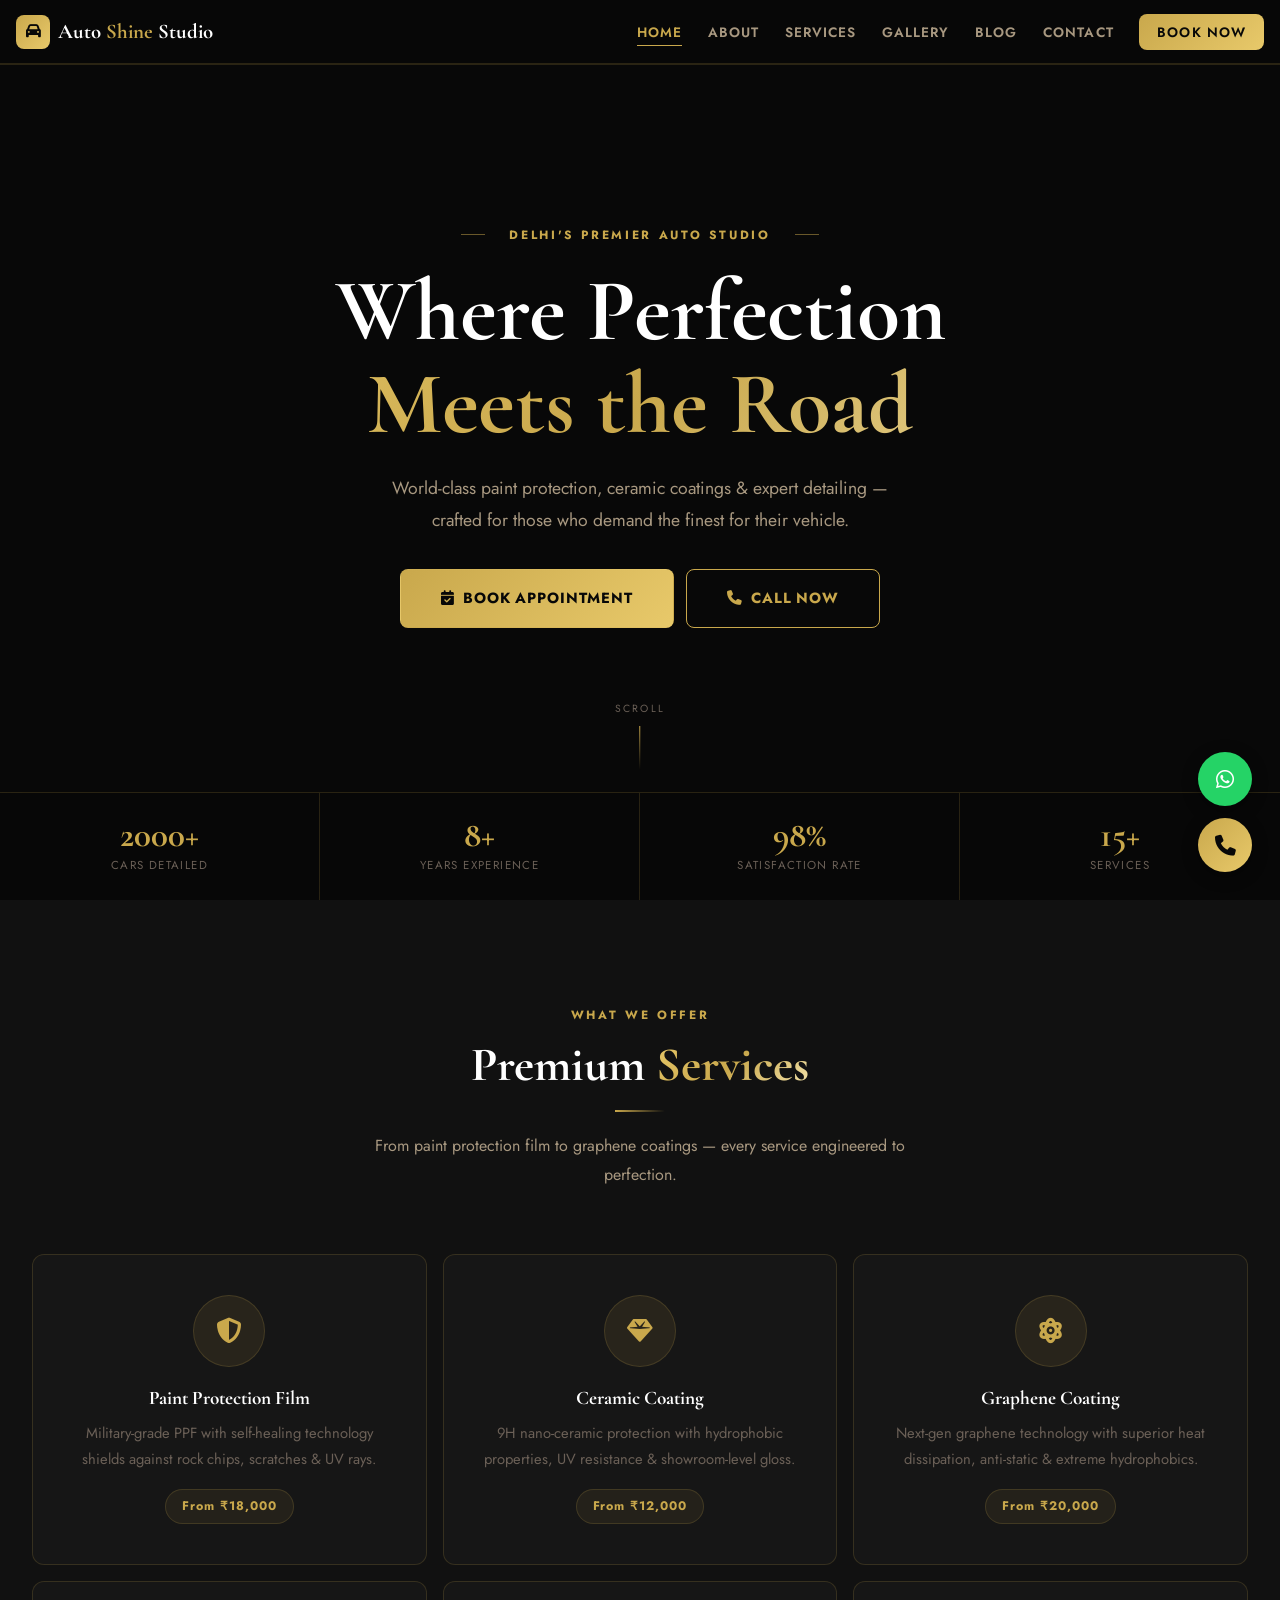
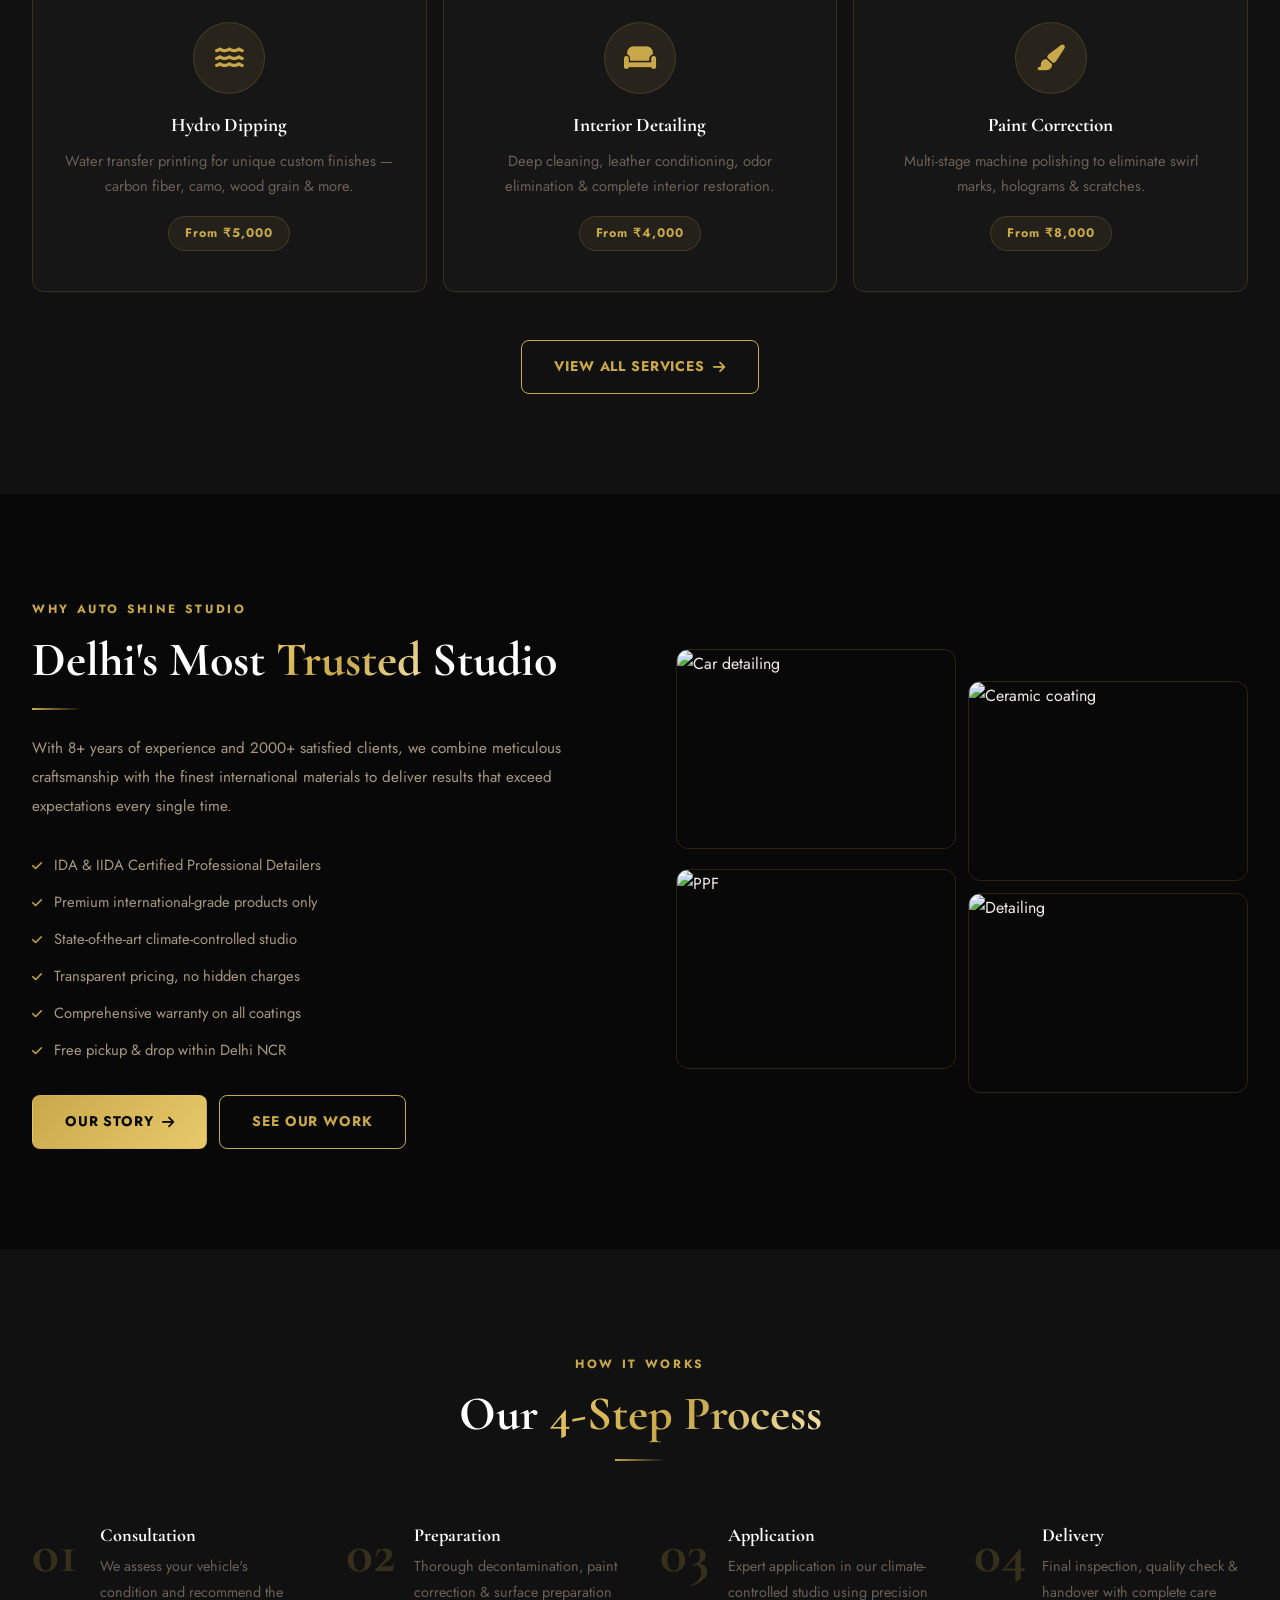
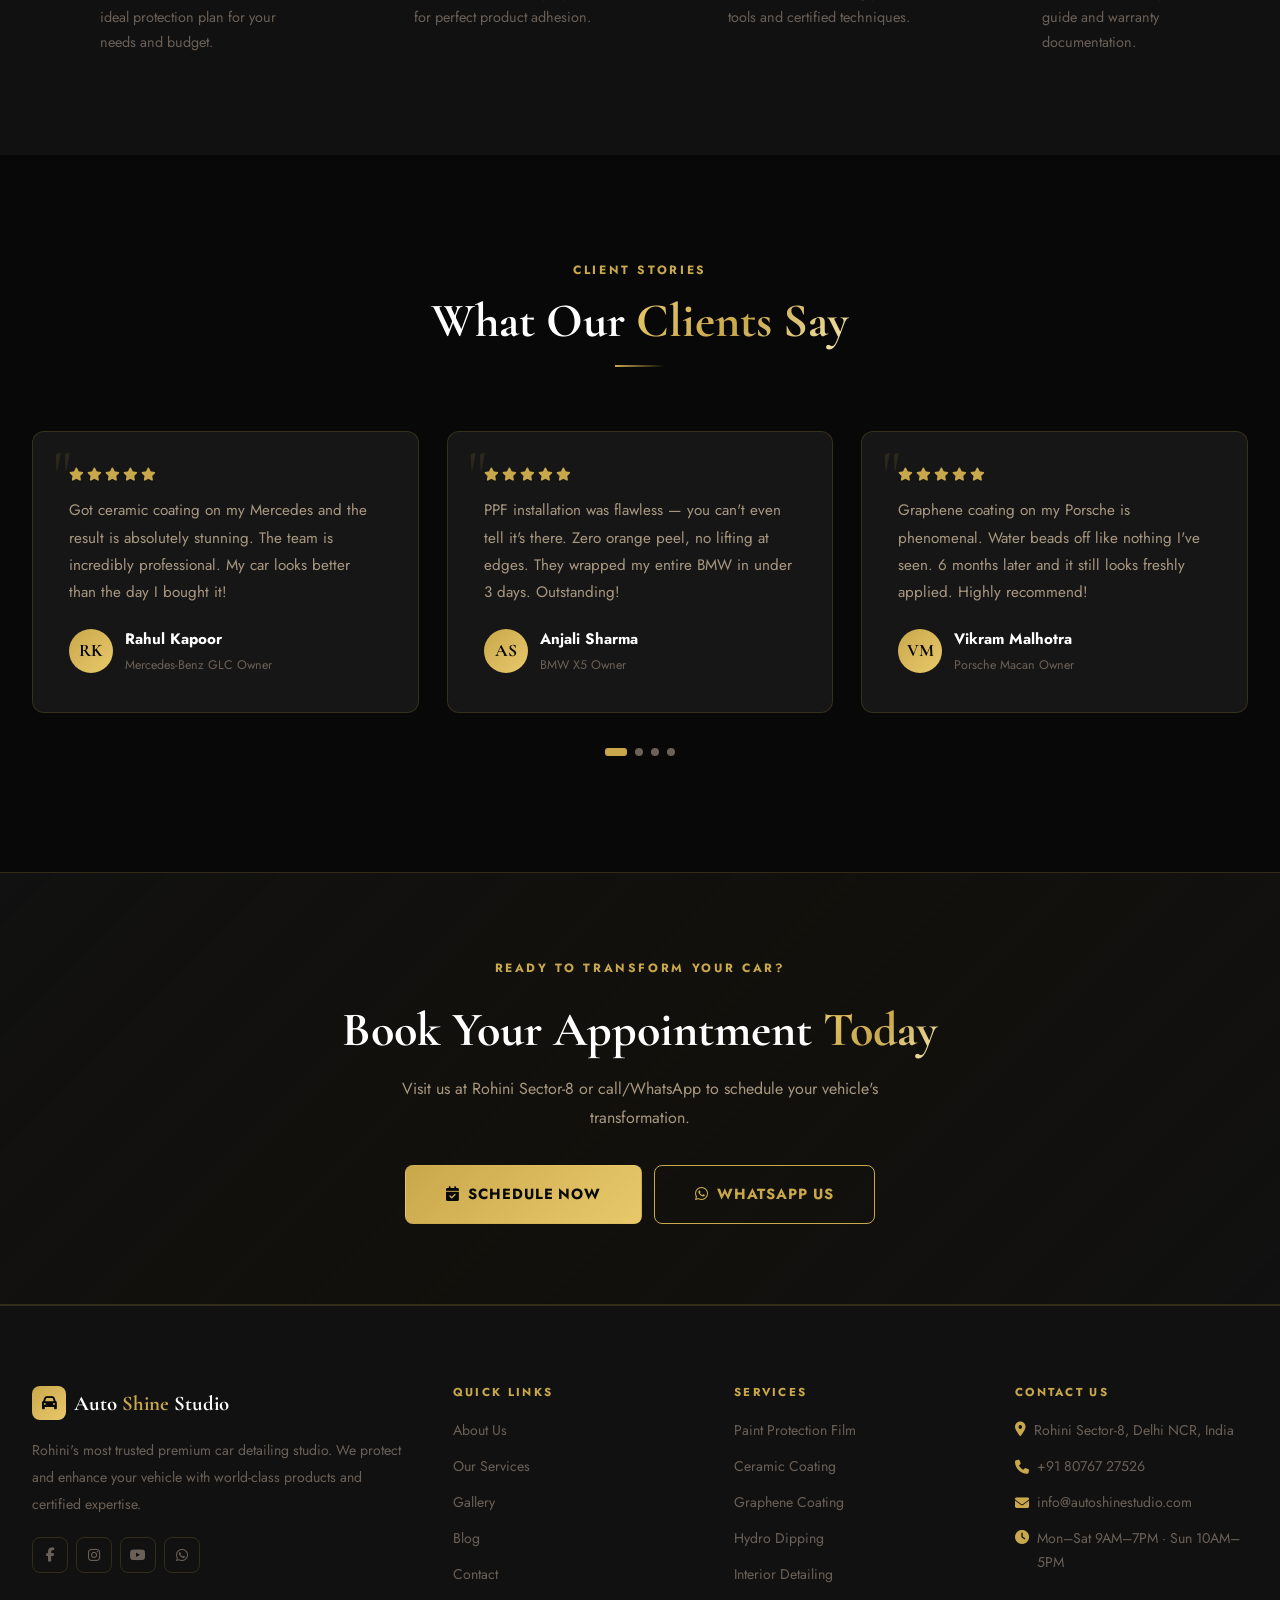
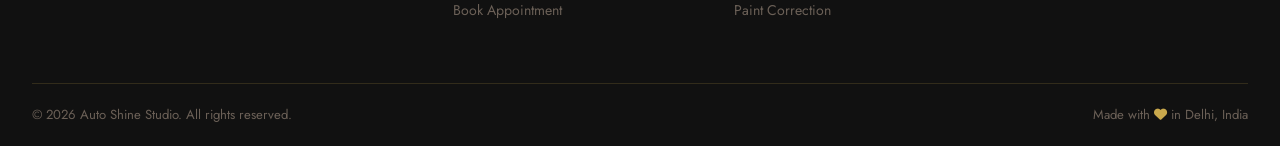
==== commit edfa4661: "mobile responsive" ====
--- a/index.html
+++ b/index.html
@@ -4,43 +4,25 @@
   <meta charset="UTF-8">
   <meta name="viewport" content="width=device-width, initial-scale=1.0">
   <title>Auto Shine Studio — Premium Car Detailing in Rohini, Delhi</title>
-  <meta name="description" content="Auto Shine Studio offers premium car detailing: PPF, ceramic coating, graphene coating & more in Rohini Sector-8, Delhi NCR. Book your appointment today!">
-  <meta name="keywords" content="car detailing Rohini, ceramic coating Delhi, PPF installation Delhi, graphene coating Delhi, best car detailing studio Delhi">
-  <meta name="author" content="Auto Shine Studio">
-  <meta property="og:title" content="Auto Shine Studio — Premium Car Detailing in Delhi">
-  <meta property="og:description" content="Professional car detailing services including PPF, ceramic coating & more. Rohini Sector-8, Delhi NCR.">
+  <meta name="description" content="Auto Shine Studio — PPF, ceramic coating, graphene coating & expert detailing in Rohini Sector-8, Delhi NCR. Book today!">
+  <meta name="keywords" content="car detailing Rohini, ceramic coating Delhi, PPF Delhi, graphene coating Delhi">
+  <meta property="og:title" content="Auto Shine Studio — Premium Car Detailing Delhi">
   <meta property="og:type" content="website">
-
-  <!-- Preconnect -->
   <link rel="preconnect" href="https://fonts.googleapis.com">
   <link rel="preconnect" href="https://fonts.gstatic.com" crossorigin>
-
-  <!-- Fonts -->
   <link href="https://fonts.googleapis.com/css2?family=Cormorant+Garamond:ital,wght@0,400;0,600;0,700;1,400&family=Jost:wght@300;400;500;600;700&display=swap" rel="stylesheet">
-
-  <!-- Icons -->
   <link rel="stylesheet" href="https://cdnjs.cloudflare.com/ajax/libs/font-awesome/6.5.1/css/all.min.css">
-
-  <!-- AOS -->
   <link rel="stylesheet" href="https://unpkg.com/aos@2.3.1/dist/aos.css">
-
-  <!-- Swiper -->
   <link rel="stylesheet" href="https://cdn.jsdelivr.net/npm/swiper@11/swiper-bundle.min.css">
-
-  <!-- Custom CSS -->
   <link rel="stylesheet" href="css/style.css">
 </head>
 <body>
 
-<!-- ═══ NAVBAR ═══ -->
-<nav class="navbar" id="navbar" role="navigation" aria-label="Main navigation">
+<!-- NAVBAR -->
+<nav class="navbar" id="navbar" role="navigation" aria-label="Main">
   <div class="navbar-inner">
-    <a href="index.html" class="logo" aria-label="Auto Shine Studio Home">
-      <div class="logo-icon"><i class="fas fa-car"></i></div>
-      <span>Auto <span class="gold">Shine</span> Studio</span>
-    </a>
-
-    <ul class="nav-links" role="list">
+    <a href="index.html" class="logo"><div class="logo-icon"><i class="fas fa-car"></i></div><span>Auto <span class="gold">Shine</span> Studio</span></a>
+    <ul class="nav-links">
       <li><a href="index.html" class="active">Home</a></li>
       <li><a href="about.html">About</a></li>
       <li><a href="services.html">Services</a></li>
@@ -49,171 +31,84 @@
       <li><a href="contact.html">Contact</a></li>
       <li><a href="book-appointment.html" class="nav-cta">Book Now</a></li>
     </ul>
-
-    <button class="mobile-toggle" id="mobile-toggle" aria-label="Toggle menu" aria-expanded="false">
-      <span></span><span></span><span></span>
-    </button>
+    <button class="mobile-toggle" id="mobile-toggle" aria-label="Toggle menu" aria-expanded="false"><span></span><span></span><span></span></button>
   </div>
 </nav>
-
-<!-- Mobile Menu -->
 <div class="mobile-menu" id="mobile-menu" role="menu">
-  <a href="index.html" class="active" role="menuitem">Home</a>
-  <a href="about.html" role="menuitem">About</a>
-  <a href="services.html" role="menuitem">Services</a>
-  <a href="gallery.html" role="menuitem">Gallery</a>
-  <a href="blog.html" role="menuitem">Blog</a>
-  <a href="contact.html" role="menuitem">Contact</a>
-  <a href="book-appointment.html" role="menuitem">Book Appointment</a>
+  <div class="mobile-menu-inner">
+    <a href="index.html" class="active" role="menuitem"><span class="m-icon"><i class="fas fa-home"></i></span>Home</a>
+    <a href="about.html" role="menuitem"><span class="m-icon"><i class="fas fa-users"></i></span>About</a>
+    <a href="services.html" role="menuitem"><span class="m-icon"><i class="fas fa-shield-halved"></i></span>Services</a>
+    <a href="gallery.html" role="menuitem"><span class="m-icon"><i class="fas fa-images"></i></span>Gallery</a>
+    <a href="blog.html" role="menuitem"><span class="m-icon"><i class="fas fa-pen"></i></span>Blog</a>
+    <a href="contact.html" role="menuitem"><span class="m-icon"><i class="fas fa-envelope"></i></span>Contact</a>
+    <a href="book-appointment.html" class="mobile-book-btn" role="menuitem"><i class="fas fa-calendar-check"></i> Book Appointment</a>
+  </div>
 </div>
 
-<!-- ═══ HERO ═══ -->
-<section class="hero" aria-label="Hero section">
-
-  <!-- Video Background -->
+<!-- HERO -->
+<section class="hero" aria-label="Hero">
   <div class="hero-video">
     <video autoplay muted loop playsinline preload="auto" aria-hidden="true">
-      <!-- Using a car detailing video from Pexels (free) -->
       <source src="images/6157781-hd_1920_1080_30fps.mp4" type="video/mp4">
-      <!-- Fallback poster image -->
     </video>
   </div>
-
-  <!-- Overlays -->
   <div class="hero-overlay" aria-hidden="true"></div>
   <div class="hero-particles" aria-hidden="true"></div>
 
-  <!-- Content -->
   <div class="hero-content">
-    <div class="hero-eyebrow">
-      <span></span> Delhi's Premium Auto Studio <span></span>
-    </div>
-
-    <h1 class="hero-title">
-      Where Perfection<br>
-      <span class="line2">Meets the Road</span>
-    </h1>
-
-    <p class="hero-sub">
-      World-class paint protection, ceramic coatings & expert detailing — 
-      crafted for those who demand nothing but the finest for their vehicle.
-    </p>
-
+    <div class="hero-eyebrow"><span></span>Delhi's Premier Auto Studio<span></span></div>
+    <h1 class="hero-title">Where Perfection<br><span class="line2">Meets the Road</span></h1>
+    <p class="hero-sub">World-class paint protection, ceramic coatings & expert detailing — crafted for those who demand the finest for their vehicle.</p>
     <div class="hero-actions">
-      <a href="book-appointment.html" class="btn btn-primary btn-lg">
-        <i class="fas fa-calendar-check"></i> Book Appointment
-      </a>
-      <a href="tel:+918076727526" class="btn btn-outline btn-lg">
-        <i class="fas fa-phone"></i> +91 80767 27526
-      </a>
-    </div>
-  </div>
-
-  <!-- Scroll hint -->
-  <div class="scroll-hint" aria-hidden="true">
-    <span>Scroll</span>
-    <div class="scroll-line"></div>
-  </div>
-
-  <!-- Stats Bar -->
-  <div class="hero-stats" aria-label="Key statistics">
-    <div class="hero-stat">
-      <div class="hero-stat-num" data-counter data-target="2000" data-suffix="+">2000+</div>
-      <div class="hero-stat-label">Cars Detailed</div>
-    </div>
-    <div class="hero-stat">
-      <div class="hero-stat-num" data-counter data-target="8" data-suffix="+">8+</div>
-      <div class="hero-stat-label">Years Experience</div>
-    </div>
-    <div class="hero-stat">
-      <div class="hero-stat-num" data-counter data-target="98" data-suffix="%">98%</div>
-      <div class="hero-stat-label">Satisfaction Rate</div>
-    </div>
-    <div class="hero-stat">
-      <div class="hero-stat-num" data-counter data-target="15" data-suffix="+">15+</div>
-      <div class="hero-stat-label">Services Offered</div>
-    </div>
-  </div>
-</section>
-
-<!-- ═══ SERVICES OVERVIEW ═══ -->
-<section class="section-pad" style="background: var(--dark-mid); margin-top: -50px;">
+      <a href="book-appointment.html" class="btn btn-primary btn-lg"><i class="fas fa-calendar-check"></i> Book Appointment</a>
+      <a href="tel:+918076727526" class="btn btn-outline btn-lg"><i class="fas fa-phone"></i> Call Now</a>
+    </div>
+  </div>
+
+  <div class="scroll-hint" aria-hidden="true"><span>Scroll</span><div class="scroll-line"></div></div>
+
+  <div class="hero-stats" aria-label="Key figures">
+    <div class="hero-stat"><div class="hero-stat-num" data-counter data-target="2000" data-suffix="+">2000+</div><div class="hero-stat-label">Cars Detailed</div></div>
+    <div class="hero-stat"><div class="hero-stat-num" data-counter data-target="8" data-suffix="+">8+</div><div class="hero-stat-label">Years Experience</div></div>
+    <div class="hero-stat"><div class="hero-stat-num" data-counter data-target="98" data-suffix="%">98%</div><div class="hero-stat-label">Satisfaction Rate</div></div>
+    <div class="hero-stat"><div class="hero-stat-num" data-counter data-target="15" data-suffix="+">15+</div><div class="hero-stat-label">Services</div></div>
+  </div>
+</section>
+
+<!-- SERVICES -->
+<section class="section-pad" style="background:var(--dark-mid);">
   <div class="container">
     <div class="section-header" data-aos="fade-up">
       <span class="section-eyebrow">What We Offer</span>
       <h2 class="section-title">Premium <span class="text-gradient">Services</span></h2>
       <div class="divider"></div>
-      <p class="section-sub" style="margin-top:20px">From paint protection film to graphene coatings — every service engineered to perfection.</p>
-    </div>
-
-    <div style="display:grid;grid-template-columns:repeat(3,1fr);gap:24px;" class="services-grid">
-
-      <div class="service-card" data-aos="fade-up" data-aos-delay="0">
-        <div class="service-icon-wrap"><i class="fas fa-shield-halved"></i></div>
-        <h3>Paint Protection Film</h3>
-        <p>Military-grade PPF that shields your vehicle from rock chips, scratches, UV rays & road contaminants with self-healing technology.</p>
-        <span class="service-price">Starting ₹18,000</span>
-      </div>
-
-      <div class="service-card" data-aos="fade-up" data-aos-delay="100">
-        <div class="service-icon-wrap"><i class="fas fa-gem"></i></div>
-        <h3>Ceramic Coating</h3>
-        <p>9H nano-ceramic protection delivering hydrophobic properties, UV resistance & showroom-level gloss that lasts for years.</p>
-        <span class="service-price">Starting ₹12,000</span>
-      </div>
-
-      <div class="service-card" data-aos="fade-up" data-aos-delay="200">
-        <div class="service-icon-wrap"><i class="fas fa-atom"></i></div>
-        <h3>Graphene Coating</h3>
-        <p>Next-gen graphene technology surpassing ceramic — superior heat dissipation, anti-static properties & unmatched hydrophobics.</p>
-        <span class="service-price">Starting ₹20,000</span>
-      </div>
-
-      <div class="service-card" data-aos="fade-up" data-aos-delay="0">
-        <div class="service-icon-wrap"><i class="fas fa-water"></i></div>
-        <h3>Hydro Dipping</h3>
-        <p>Unique water transfer printing to customize any part of your vehicle with stunning patterns and designs that stand out.</p>
-        <span class="service-price">Starting ₹5,000</span>
-      </div>
-
-      <div class="service-card" data-aos="fade-up" data-aos-delay="100">
-        <div class="service-icon-wrap"><i class="fas fa-star"></i></div>
-        <h3>Interior Detailing</h3>
-        <p>Deep cleaning, leather conditioning, odor elimination & complete interior restoration — your cabin, reborn.</p>
-        <span class="service-price">Starting ₹4,000</span>
-      </div>
-
-      <div class="service-card" data-aos="fade-up" data-aos-delay="200">
-        <div class="service-icon-wrap"><i class="fas fa-paint-brush"></i></div>
-        <h3>Paint Correction</h3>
-        <p>Multi-stage machine polishing to eliminate swirl marks, holograms, scratches & oxidation — restoring factory-perfect paint.</p>
-        <span class="service-price">Starting ₹8,000</span>
-      </div>
-
-    </div>
-
+      <p class="section-sub">From paint protection film to graphene coatings — every service engineered to perfection.</p>
+    </div>
+    <div class="services-grid">
+      <div class="service-card" data-aos="fade-up" data-aos-delay="0"><div class="service-icon-wrap"><i class="fas fa-shield-halved"></i></div><h3>Paint Protection Film</h3><p>Military-grade PPF with self-healing technology shields against rock chips, scratches & UV rays.</p><span class="service-price">From ₹18,000</span></div>
+      <div class="service-card" data-aos="fade-up" data-aos-delay="80"><div class="service-icon-wrap"><i class="fas fa-gem"></i></div><h3>Ceramic Coating</h3><p>9H nano-ceramic protection with hydrophobic properties, UV resistance & showroom-level gloss.</p><span class="service-price">From ₹12,000</span></div>
+      <div class="service-card" data-aos="fade-up" data-aos-delay="160"><div class="service-icon-wrap"><i class="fas fa-atom"></i></div><h3>Graphene Coating</h3><p>Next-gen graphene technology with superior heat dissipation, anti-static & extreme hydrophobics.</p><span class="service-price">From ₹20,000</span></div>
+      <div class="service-card" data-aos="fade-up" data-aos-delay="0"><div class="service-icon-wrap"><i class="fas fa-water"></i></div><h3>Hydro Dipping</h3><p>Water transfer printing for unique custom finishes — carbon fiber, camo, wood grain & more.</p><span class="service-price">From ₹5,000</span></div>
+      <div class="service-card" data-aos="fade-up" data-aos-delay="80"><div class="service-icon-wrap"><i class="fas fa-couch"></i></div><h3>Interior Detailing</h3><p>Deep cleaning, leather conditioning, odor elimination & complete interior restoration.</p><span class="service-price">From ₹4,000</span></div>
+      <div class="service-card" data-aos="fade-up" data-aos-delay="160"><div class="service-icon-wrap"><i class="fas fa-paint-brush"></i></div><h3>Paint Correction</h3><p>Multi-stage machine polishing to eliminate swirl marks, holograms & scratches.</p><span class="service-price">From ₹8,000</span></div>
+    </div>
     <div style="text-align:center;margin-top:48px;" data-aos="fade-up">
       <a href="services.html" class="btn btn-outline">View All Services <i class="fas fa-arrow-right"></i></a>
     </div>
   </div>
 </section>
 
-<!-- ═══ WHY CHOOSE US ═══ -->
-<section class="section-pad" style="background: var(--dark);">
-  <div class="container">
-    <div style="display:grid;grid-template-columns:1fr 1fr;gap:80px;align-items:center;">
-
+<!-- WHY US -->
+<section class="section-pad" style="background:var(--dark);">
+  <div class="container">
+    <div class="two-col">
       <div data-aos="fade-right">
         <span class="section-eyebrow">Why Auto Shine Studio</span>
-        <h2 class="section-title" style="text-align:left;margin-bottom:20px;">
-          Delhi's Most <span class="text-gradient">Trusted</span> Detailing Studio
-        </h2>
+        <h2 class="section-title" style="text-align:left;margin-bottom:20px;">Delhi's Most <span class="text-gradient">Trusted</span> Studio</h2>
         <div class="divider divider-left"></div>
-        <p style="font-family:'Jost',sans-serif;font-size:0.95rem;color:var(--text-secondary);line-height:1.9;margin:24px 0 32px;">
-          With over 8 years of experience and 2000+ satisfied clients, we combine Japanese detailing philosophy with the finest materials to deliver results that exceed expectations every time.
-        </p>
-
-        <ul class="feature-list">
+        <p style="font-size:clamp(.88rem,1.8vw,.95rem);line-height:1.9;margin:24px 0 32px;">With 8+ years of experience and 2000+ satisfied clients, we combine meticulous craftsmanship with the finest international materials to deliver results that exceed expectations every single time.</p>
+        <ul class="feature-list" style="margin-bottom:32px;">
           <li>IDA & IIDA Certified Professional Detailers</li>
           <li>Premium international-grade products only</li>
           <li>State-of-the-art climate-controlled studio</li>
@@ -221,193 +116,81 @@
           <li>Comprehensive warranty on all coatings</li>
           <li>Free pickup & drop within Delhi NCR</li>
         </ul>
-
-        <div style="margin-top:36px;display:flex;gap:16px;flex-wrap:wrap;">
+        <div class="btn-group" style="margin-top:0;justify-content:flex-start;">
           <a href="about.html" class="btn btn-primary">Our Story <i class="fas fa-arrow-right"></i></a>
           <a href="gallery.html" class="btn btn-outline">See Our Work</a>
         </div>
       </div>
-
       <div data-aos="fade-left">
-        <div style="display:grid;grid-template-columns:1fr 1fr;gap:16px;">
-          <img src="https://images.unsplash.com/photo-1607860108855-64acf2078ed9?w=400&q=80" alt="Car detailing service" style="border-radius:var(--radius);width:100%;height:200px;object-fit:cover;border:1px solid var(--gold-border);">
-          <img src="https://images.unsplash.com/photo-1558618666-fcd25c85cd64?w=400&q=80" alt="Ceramic coating" style="border-radius:var(--radius);width:100%;height:200px;object-fit:cover;border:1px solid var(--gold-border);margin-top:32px;">
-          <img src="https://images.unsplash.com/photo-1614162692292-7ac56d7f7f1e?w=400&q=80" alt="Paint protection film" style="border-radius:var(--radius);width:100%;height:200px;object-fit:cover;border:1px solid var(--gold-border);margin-top:-32px;">
-          <img src="https://images.unsplash.com/photo-1601362840469-51e4d8d58785?w=400&q=80" alt="Interior detailing" style="border-radius:var(--radius);width:100%;height:200px;object-fit:cover;border:1px solid var(--gold-border);">
-        </div>
-      </div>
-
-    </div>
-  </div>
-</section>
-
-<!-- ═══ PROCESS ═══ -->
-<section class="section-pad" style="background: var(--dark-mid);">
+        <div class="photo-mosaic">
+          <img src="https://images.unsplash.com/photo-1607860108855-64acf2078ed9?w=400&q=80" alt="Car detailing">
+          <img src="https://images.unsplash.com/photo-1558618666-fcd25c85cd64?w=400&q=80" alt="Ceramic coating">
+          <img src="https://images.unsplash.com/photo-1614162692292-7ac56d7f7f1e?w=400&q=80" alt="PPF">
+          <img src="https://images.unsplash.com/photo-1601362840469-51e4d8d58785?w=400&q=80" alt="Detailing">
+        </div>
+      </div>
+    </div>
+  </div>
+</section>
+
+<!-- PROCESS -->
+<section class="section-pad" style="background:var(--dark-mid);">
   <div class="container">
     <div class="section-header" data-aos="fade-up">
       <span class="section-eyebrow">How It Works</span>
-      <h2 class="section-title">Our <span class="text-gradient">Process</span></h2>
+      <h2 class="section-title">Our <span class="text-gradient">4-Step Process</span></h2>
       <div class="divider"></div>
     </div>
-
-    <div style="display:grid;grid-template-columns:repeat(4,1fr);gap:40px;">
-
-      <div class="process-step" data-aos="fade-up" data-aos-delay="0" style="flex-direction:column;">
-        <div class="step-number">01</div>
-        <div class="step-content">
-          <h3>Consultation</h3>
-          <p>We assess your vehicle's condition and recommend the ideal protection plan tailored to your needs.</p>
-        </div>
-      </div>
-
-      <div class="process-step" data-aos="fade-up" data-aos-delay="100" style="flex-direction:column;">
-        <div class="step-number">02</div>
-        <div class="step-content">
-          <h3>Preparation</h3>
-          <p>Thorough decontamination, paint correction & surface preparation ensures perfect adhesion.</p>
-        </div>
-      </div>
-
-      <div class="process-step" data-aos="fade-up" data-aos-delay="200" style="flex-direction:column;">
-        <div class="step-number">03</div>
-        <div class="step-content">
-          <h3>Application</h3>
-          <p>Expert application of PPF or coating in our climate-controlled studio with precision tools.</p>
-        </div>
-      </div>
-
-      <div class="process-step" data-aos="fade-up" data-aos-delay="300" style="flex-direction:column;">
-        <div class="step-number">04</div>
-        <div class="step-content">
-          <h3>Delivery</h3>
-          <p>Final inspection, quality check & handover with complete care instructions and warranty.</p>
-        </div>
-      </div>
-
-    </div>
-  </div>
-</section>
-
-<!-- ═══ TESTIMONIALS ═══ -->
-<section class="section-pad" style="background: var(--dark);">
+    <div class="process-grid">
+      <div class="process-step" data-aos="fade-up" data-aos-delay="0"><div class="step-number">01</div><div class="step-content"><h3>Consultation</h3><p>We assess your vehicle's condition and recommend the ideal protection plan for your needs and budget.</p></div></div>
+      <div class="process-step" data-aos="fade-up" data-aos-delay="80"><div class="step-number">02</div><div class="step-content"><h3>Preparation</h3><p>Thorough decontamination, paint correction & surface preparation for perfect product adhesion.</p></div></div>
+      <div class="process-step" data-aos="fade-up" data-aos-delay="160"><div class="step-number">03</div><div class="step-content"><h3>Application</h3><p>Expert application in our climate-controlled studio using precision tools and certified techniques.</p></div></div>
+      <div class="process-step" data-aos="fade-up" data-aos-delay="240"><div class="step-number">04</div><div class="step-content"><h3>Delivery</h3><p>Final inspection, quality check & handover with complete care guide and warranty documentation.</p></div></div>
+    </div>
+  </div>
+</section>
+
+<!-- TESTIMONIALS -->
+<section class="section-pad" style="background:var(--dark);">
   <div class="container">
     <div class="section-header" data-aos="fade-up">
       <span class="section-eyebrow">Client Stories</span>
       <h2 class="section-title">What Our <span class="text-gradient">Clients Say</span></h2>
       <div class="divider"></div>
     </div>
-
     <div class="swiper testimonialSwiper" data-aos="fade-up">
       <div class="swiper-wrapper">
-
-        <div class="swiper-slide">
-          <div class="testimonial-card">
-            <div class="quote-mark">"</div>
-            <div class="star-row">
-              <i class="fas fa-star"></i><i class="fas fa-star"></i><i class="fas fa-star"></i><i class="fas fa-star"></i><i class="fas fa-star"></i>
-            </div>
-            <p class="testimonial-text">Got ceramic coating done on my Mercedes and the result is absolutely stunning. The team at Auto Shine Studio is incredibly professional. My car looks better than the day I bought it!</p>
-            <div class="testimonial-author">
-              <div class="author-avatar">RK</div>
-              <div>
-                <div class="author-name">Rahul Kapoor</div>
-                <div class="author-detail">Mercedes-Benz GLC Owner</div>
-              </div>
-            </div>
-          </div>
-        </div>
-
-        <div class="swiper-slide">
-          <div class="testimonial-card">
-            <div class="quote-mark">"</div>
-            <div class="star-row">
-              <i class="fas fa-star"></i><i class="fas fa-star"></i><i class="fas fa-star"></i><i class="fas fa-star"></i><i class="fas fa-star"></i>
-            </div>
-            <p class="testimonial-text">PPF installation was flawless — you can't even tell it's there. Zero orange peel, no lifting at edges. They wrapped my entire BMW in under 3 days. Outstanding craftsmanship!</p>
-            <div class="testimonial-author">
-              <div class="author-avatar">AS</div>
-              <div>
-                <div class="author-name">Anjali Sharma</div>
-                <div class="author-detail">BMW X5 Owner</div>
-              </div>
-            </div>
-          </div>
-        </div>
-
-        <div class="swiper-slide">
-          <div class="testimonial-card">
-            <div class="quote-mark">"</div>
-            <div class="star-row">
-              <i class="fas fa-star"></i><i class="fas fa-star"></i><i class="fas fa-star"></i><i class="fas fa-star"></i><i class="fas fa-star"></i>
-            </div>
-            <p class="testimonial-text">The graphene coating they applied on my Porsche is phenomenal. Water beads off like nothing I've seen before. 6 months later and it still looks freshly applied. Highly recommend!</p>
-            <div class="testimonial-author">
-              <div class="author-avatar">VM</div>
-              <div>
-                <div class="author-name">Vikram Malhotra</div>
-                <div class="author-detail">Porsche Macan Owner</div>
-              </div>
-            </div>
-          </div>
-        </div>
-
-        <div class="swiper-slide">
-          <div class="testimonial-card">
-            <div class="quote-mark">"</div>
-            <div class="star-row">
-              <i class="fas fa-star"></i><i class="fas fa-star"></i><i class="fas fa-star"></i><i class="fas fa-star"></i><i class="fas fa-star"></i>
-            </div>
-            <p class="testimonial-text">Interior detailing transformed my 5-year-old car. The leather restoration, odor elimination, and detailed cleaning was exceptional. Best money spent on car care in Delhi!</p>
-            <div class="testimonial-author">
-              <div class="author-avatar">PS</div>
-              <div>
-                <div class="author-name">Priya Singh</div>
-                <div class="author-detail">Audi Q7 Owner</div>
-              </div>
-            </div>
-          </div>
-        </div>
-
+        <div class="swiper-slide"><div class="testimonial-card"><div class="quote-mark">"</div><div class="star-row"><i class="fas fa-star"></i><i class="fas fa-star"></i><i class="fas fa-star"></i><i class="fas fa-star"></i><i class="fas fa-star"></i></div><p class="testimonial-text">Got ceramic coating on my Mercedes and the result is absolutely stunning. The team is incredibly professional. My car looks better than the day I bought it!</p><div class="testimonial-author"><div class="author-avatar">RK</div><div><div class="author-name">Rahul Kapoor</div><div class="author-detail">Mercedes-Benz GLC Owner</div></div></div></div></div>
+        <div class="swiper-slide"><div class="testimonial-card"><div class="quote-mark">"</div><div class="star-row"><i class="fas fa-star"></i><i class="fas fa-star"></i><i class="fas fa-star"></i><i class="fas fa-star"></i><i class="fas fa-star"></i></div><p class="testimonial-text">PPF installation was flawless — you can't even tell it's there. Zero orange peel, no lifting at edges. They wrapped my entire BMW in under 3 days. Outstanding!</p><div class="testimonial-author"><div class="author-avatar">AS</div><div><div class="author-name">Anjali Sharma</div><div class="author-detail">BMW X5 Owner</div></div></div></div></div>
+        <div class="swiper-slide"><div class="testimonial-card"><div class="quote-mark">"</div><div class="star-row"><i class="fas fa-star"></i><i class="fas fa-star"></i><i class="fas fa-star"></i><i class="fas fa-star"></i><i class="fas fa-star"></i></div><p class="testimonial-text">Graphene coating on my Porsche is phenomenal. Water beads off like nothing I've seen. 6 months later and it still looks freshly applied. Highly recommend!</p><div class="testimonial-author"><div class="author-avatar">VM</div><div><div class="author-name">Vikram Malhotra</div><div class="author-detail">Porsche Macan Owner</div></div></div></div></div>
+        <div class="swiper-slide"><div class="testimonial-card"><div class="quote-mark">"</div><div class="star-row"><i class="fas fa-star"></i><i class="fas fa-star"></i><i class="fas fa-star"></i><i class="fas fa-star"></i><i class="fas fa-star"></i></div><p class="testimonial-text">Interior detailing transformed my 5-year-old car. The leather restoration and odor elimination was exceptional. Best car care service in Delhi!</p><div class="testimonial-author"><div class="author-avatar">PS</div><div><div class="author-name">Priya Singh</div><div class="author-detail">Audi Q7 Owner</div></div></div></div></div>
       </div>
       <div class="swiper-pagination" style="margin-top:32px;position:relative;"></div>
     </div>
   </div>
 </section>
 
-<!-- ═══ CTA BANNER ═══ -->
-<section style="background:linear-gradient(135deg, var(--dark-mid) 0%, rgba(201,168,76,0.06) 50%, var(--dark-mid) 100%);border-top:1px solid var(--gold-border);border-bottom:1px solid var(--gold-border);padding:80px 0;">
-  <div class="container" style="text-align:center;">
-    <div data-aos="fade-up">
-      <span class="section-eyebrow">Ready to Transform Your Car?</span>
-      <h2 class="section-title" style="margin:12px 0 16px;">Book Your Appointment <span class="text-gradient">Today</span></h2>
-      <p style="font-family:'Jost',sans-serif;color:var(--text-muted);max-width:480px;margin:0 auto 36px;line-height:1.8;">
-        Visit us at Rohini Sector-8 or call/WhatsApp us to schedule your vehicle's transformation.
-      </p>
-      <div style="display:flex;gap:16px;justify-content:center;flex-wrap:wrap;">
-        <a href="book-appointment.html" class="btn btn-primary btn-lg">
-          <i class="fas fa-calendar-check"></i> Schedule Now
-        </a>
-        <a href="https://wa.me/918076727526" target="_blank" rel="noopener" class="btn btn-outline btn-lg">
-          <i class="fab fa-whatsapp"></i> WhatsApp Us
-        </a>
-      </div>
-    </div>
-  </div>
-</section>
-
-<!-- ═══ FOOTER ═══ -->
+<!-- CTA -->
+<section class="cta-banner">
+  <div class="container" data-aos="fade-up">
+    <span class="section-eyebrow">Ready to Transform Your Car?</span>
+    <h2 class="section-title" style="margin:12px 0 16px;">Book Your Appointment <span class="text-gradient">Today</span></h2>
+    <p class="section-sub" style="margin-top:0;">Visit us at Rohini Sector-8 or call/WhatsApp to schedule your vehicle's transformation.</p>
+    <div class="btn-group">
+      <a href="book-appointment.html" class="btn btn-primary btn-lg"><i class="fas fa-calendar-check"></i> Schedule Now</a>
+      <a href="https://wa.me/918076727526" target="_blank" rel="noopener" class="btn btn-outline btn-lg"><i class="fab fa-whatsapp"></i> WhatsApp Us</a>
+    </div>
+  </div>
+</section>
+
+<!-- FOOTER -->
 <footer class="footer">
   <div class="footer-top">
     <div class="container">
       <div class="footer-grid">
         <div>
-          <a href="index.html" class="logo" style="margin-bottom:0;">
-            <div class="logo-icon"><i class="fas fa-car"></i></div>
-            <span>Auto <span class="gold">Shine</span> Studio</span>
-          </a>
-          <p class="footer-brand-desc">
-            Rohini's most trusted premium car detailing studio. We protect and enhance your vehicle with world-class products and certified expertise.
-          </p>
+          <a href="index.html" class="logo"><div class="logo-icon"><i class="fas fa-car"></i></div><span>Auto <span class="gold">Shine</span> Studio</span></a>
+          <p class="footer-brand-desc">Rohini's most trusted premium car detailing studio. We protect and enhance your vehicle with world-class products and certified expertise.</p>
           <div class="footer-social">
             <a href="#" class="social-btn" aria-label="Facebook"><i class="fab fa-facebook-f"></i></a>
             <a href="#" class="social-btn" aria-label="Instagram"><i class="fab fa-instagram"></i></a>
@@ -415,7 +198,6 @@
             <a href="https://wa.me/918076727526" class="social-btn" aria-label="WhatsApp"><i class="fab fa-whatsapp"></i></a>
           </div>
         </div>
-
         <div class="footer-col">
           <h4>Quick Links</h4>
           <ul class="footer-links">
@@ -427,7 +209,6 @@
             <li><a href="book-appointment.html">Book Appointment</a></li>
           </ul>
         </div>
-
         <div class="footer-col">
           <h4>Services</h4>
           <ul class="footer-links">
@@ -439,56 +220,34 @@
             <li><a href="services.html">Paint Correction</a></li>
           </ul>
         </div>
-
         <div class="footer-col">
-          <h4>Contact</h4>
-          <ul class="footer-links" style="gap:16px;">
-            <li style="display:flex;align-items:flex-start;gap:10px;color:var(--text-muted);font-family:'Jost',sans-serif;font-size:0.88rem;">
-              <i class="fas fa-map-marker-alt" style="color:var(--gold);margin-top:3px;flex-shrink:0;"></i>
-              Rohini Sector-8, Delhi NCR, India
-            </li>
-            <li>
-              <a href="tel:+918076727526" style="display:flex;align-items:center;gap:10px;">
-                <i class="fas fa-phone" style="color:var(--gold);"></i> +91 80767 27526
-              </a>
-            </li>
-            <li>
-              <a href="mailto:info@autoshinestudio.com" style="display:flex;align-items:center;gap:10px;">
-                <i class="fas fa-envelope" style="color:var(--gold);"></i> info@autoshinestudio.com
-              </a>
-            </li>
-            <li style="display:flex;align-items:flex-start;gap:10px;color:var(--text-muted);font-family:'Jost',sans-serif;font-size:0.88rem;">
-              <i class="fas fa-clock" style="color:var(--gold);margin-top:3px;flex-shrink:0;"></i>
-              Mon–Sat: 9AM–7PM<br>Sun: 10AM–5PM
-            </li>
+          <h4>Contact Us</h4>
+          <ul class="footer-links">
+            <li style="color:var(--text-3);font-size:.88rem;display:flex;align-items:flex-start;gap:8px;"><i class="fas fa-map-marker-alt" style="color:var(--gold);margin-top:3px;flex-shrink:0;"></i>Rohini Sector-8, Delhi NCR, India</li>
+            <li><a href="tel:+918076727526"><i class="fas fa-phone" style="color:var(--gold);"></i> +91 80767 27526</a></li>
+            <li><a href="mailto:info@autoshinestudio.com"><i class="fas fa-envelope" style="color:var(--gold);"></i> info@autoshinestudio.com</a></li>
+            <li style="color:var(--text-3);font-size:.88rem;display:flex;align-items:flex-start;gap:8px;"><i class="fas fa-clock" style="color:var(--gold);margin-top:3px;flex-shrink:0;"></i>Mon–Sat 9AM–7PM · Sun 10AM–5PM</li>
           </ul>
         </div>
       </div>
     </div>
   </div>
-
   <div class="container">
     <div class="footer-bottom">
       <p>&copy; <span class="current-year">2026</span> Auto Shine Studio. All rights reserved.</p>
-      <p>Designed with <i class="fas fa-heart" style="color:var(--gold);"></i> in Delhi, India</p>
+      <p>Made with <i class="fas fa-heart" style="color:var(--gold);"></i> in Delhi, India</p>
     </div>
   </div>
 </footer>
 
-<!-- ═══ FLOATING BUTTONS ═══ -->
+<!-- Floating Buttons -->
 <div class="float-btns">
-  <a href="https://wa.me/918076727526" target="_blank" rel="noopener" class="float-btn float-wa" aria-label="WhatsApp Us">
-    <i class="fab fa-whatsapp"></i>
-  </a>
-  <a href="tel:+918076727526" class="float-btn float-call" aria-label="Call Us">
-    <i class="fas fa-phone"></i>
-  </a>
+  <a href="https://wa.me/918076727526" target="_blank" rel="noopener" class="float-btn float-wa" aria-label="WhatsApp"><i class="fab fa-whatsapp"></i></a>
+  <a href="tel:+918076727526" class="float-btn float-call" aria-label="Call"><i class="fas fa-phone"></i></a>
 </div>
 
-<!-- Scripts -->
 <script src="https://unpkg.com/aos@2.3.1/dist/aos.js"></script>
 <script src="https://cdn.jsdelivr.net/npm/swiper@11/swiper-bundle.min.js"></script>
 <script src="js/main.js"></script>
-
 </body>
-</html>
+</html>
--- a/css/style.css
+++ b/css/style.css
@@ -1,1586 +1,414 @@
-/* ============================================================
-   AUTO SHINE STUDIO — Premium Car Detailing
-   Master Stylesheet | Clean, Structured, Production-Grade
-   ============================================================ */
-
-/* ─── CSS Custom Properties ─── */
+/* ================================================================
+   AUTO SHINE STUDIO — Mobile-First Responsive Design System
+   ================================================================ */
+
 :root {
-  --gold:          #C9A84C;
-  --gold-light:    #E8C96A;
-  --gold-pale:     #F5E6B0;
-  --gold-glow:     rgba(201, 168, 76, 0.25);
-  --gold-border:   rgba(201, 168, 76, 0.2);
-  --dark:          #080808;
-  --dark-mid:      #111111;
-  --dark-card:     #161616;
-  --dark-surface:  #1C1C1C;
-  --white:         #FFFFFF;
-  --text-primary:  #F0EDE8;
-  --text-secondary:#A89880;
-  --text-muted:    #6B6057;
-  --success:       #25D366;
-  --error:         #E05252;
-  --transition:    0.35s cubic-bezier(0.4, 0, 0.2, 1);
-  --radius:        12px;
-  --radius-sm:     8px;
-  --radius-lg:     20px;
-  --shadow-gold:   0 8px 40px rgba(201, 168, 76, 0.15);
-  --shadow-dark:   0 8px 40px rgba(0, 0, 0, 0.6);
+  --gold:        #C9A84C;
+  --gold-light:  #E8C96A;
+  --gold-pale:   #F5E6B0;
+  --gold-border: rgba(201,168,76,0.18);
+  --dark:        #080808;
+  --dark-mid:    #111111;
+  --dark-card:   #161616;
+  --dark-surf:   #1C1C1C;
+  --white:       #FFFFFF;
+  --text-1:      #F0EDE8;
+  --text-2:      #A89880;
+  --text-3:      #6B6057;
+  --error:       #E05252;
+  --section-py:  clamp(56px,8vw,100px);
+  --nav-h:       64px;
+  --r-sm:        8px;
+  --r-md:        12px;
+  --r-lg:        20px;
+  --ease:        0.35s cubic-bezier(0.4,0,0.2,1);
+  --shadow-gold: 0 8px 40px rgba(201,168,76,0.15);
 }
 
-/* ─── Reset & Base ─── */
-*, *::before, *::after {
-  margin: 0;
-  padding: 0;
-  box-sizing: border-box;
-}
-
-html {
-  scroll-behavior: smooth;
-  font-size: 16px;
-}
-
-body {
-  font-family: 'Cormorant Garamond', 'Playfair Display', Georgia, serif;
-  background-color: var(--dark);
-  color: var(--text-primary);
-  line-height: 1.7;
-  overflow-x: hidden;
-  -webkit-font-smoothing: antialiased;
-  -moz-osx-font-smoothing: grayscale;
-}
+/* ─── Reset ─── */
+*,*::before,*::after{margin:0;padding:0;box-sizing:border-box}
+html{scroll-behavior:smooth;font-size:16px;-webkit-text-size-adjust:100%}
+body{font-family:'Jost','Helvetica Neue',sans-serif;background:var(--dark);color:var(--text-1);line-height:1.7;overflow-x:hidden;-webkit-font-smoothing:antialiased}
+img{max-width:100%;height:auto;display:block}
+a{color:inherit;text-decoration:none}
+button{cursor:pointer;border:none;background:none;font:inherit}
+::-webkit-scrollbar{width:5px}
+::-webkit-scrollbar-track{background:var(--dark)}
+::-webkit-scrollbar-thumb{background:var(--gold);border-radius:3px}
+::selection{background:var(--gold);color:var(--dark)}
+:focus-visible{outline:2px solid var(--gold);outline-offset:3px;border-radius:4px}
+
+/* ─── Container ─── */
+.container{width:100%;max-width:1280px;margin:0 auto;padding:0 16px}
+@media(min-width:480px){.container{padding:0 20px}}
+@media(min-width:768px){.container{padding:0 24px}}
+@media(min-width:1024px){.container{padding:0 32px}}
+
+.section-pad{padding:var(--section-py) 0}
 
 /* ─── Typography ─── */
-h1, h2, h3, h4, h5, h6 {
-  font-family: 'Cormorant Garamond', 'Playfair Display', serif;
-  font-weight: 700;
-  line-height: 1.2;
-  color: var(--white);
-}
-
-p { color: var(--text-secondary); }
-
-a {
-  color: inherit;
-  text-decoration: none;
-  transition: color var(--transition);
-}
-
-img {
-  max-width: 100%;
-  height: auto;
-  display: block;
-}
-
-/* ─── Utility Classes ─── */
-.container {
-  max-width: 1280px;
-  margin: 0 auto;
-  padding: 0 24px;
-}
-
-.section-pad { padding: 100px 0; }
-
-.gold { color: var(--gold); }
-
-.text-gradient {
-  background: linear-gradient(135deg, var(--gold-light), var(--gold), var(--gold-pale));
-  -webkit-background-clip: text;
-  -webkit-text-fill-color: transparent;
-  background-clip: text;
-}
-
-.divider {
-  width: 60px;
-  height: 3px;
-  background: linear-gradient(90deg, var(--gold), transparent);
-  margin: 16px auto 0;
-}
-
-.divider-left {
-  margin: 16px 0 0;
-}
-
-/* ─── Scrollbar ─── */
-::-webkit-scrollbar { width: 6px; }
-::-webkit-scrollbar-track { background: var(--dark); }
-::-webkit-scrollbar-thumb { background: var(--gold); border-radius: 3px; }
-::-webkit-scrollbar-thumb:hover { background: var(--gold-light); }
-
-/* ─── Selection ─── */
-::selection { background: var(--gold); color: var(--dark); }
-::-moz-selection { background: var(--gold); color: var(--dark); }
-
-/* ─── Focus ─── */
-:focus-visible {
-  outline: 2px solid var(--gold);
-  outline-offset: 3px;
-  border-radius: 4px;
-}
-
-/* ─── Navigation ─── */
-.navbar {
-  position: fixed;
-  top: 0;
-  left: 0;
-  width: 100%;
-  z-index: 1000;
-  padding: 0 24px;
-  height: 72px;
-  display: flex;
-  align-items: center;
-  background: rgba(8, 8, 8, 0.85);
-  backdrop-filter: blur(16px);
-  -webkit-backdrop-filter: blur(16px);
-  border-bottom: 1px solid var(--gold-border);
-  transition: all var(--transition);
-}
-
-.navbar.scrolled {
-  height: 60px;
-  background: rgba(8, 8, 8, 0.98);
-  box-shadow: 0 4px 30px rgba(0,0,0,0.5);
-}
-
-.navbar-inner {
-  display: flex;
-  align-items: center;
-  justify-content: space-between;
-  width: 100%;
-  max-width: 1280px;
-  margin: 0 auto;
-}
-
-.logo {
-  display: flex;
-  align-items: center;
-  gap: 10px;
-  font-family: 'Cormorant Garamond', serif;
-  font-size: 1.35rem;
-  font-weight: 700;
-  letter-spacing: 0.05em;
-  color: var(--white);
-  white-space: nowrap;
-}
-
-.logo-icon {
-  width: 38px;
-  height: 38px;
-  background: linear-gradient(135deg, var(--gold), var(--gold-light));
-  border-radius: 8px;
-  display: flex;
-  align-items: center;
-  justify-content: center;
-  font-size: 1rem;
-  color: var(--dark);
-  flex-shrink: 0;
-}
-
-.logo span.gold { letter-spacing: 0.08em; }
-
-.nav-links {
-  display: flex;
-  align-items: center;
-  gap: 36px;
-  list-style: none;
-}
-
-.nav-links a {
-  font-family: 'Jost', 'Inter', sans-serif;
-  font-size: 0.875rem;
-  font-weight: 500;
-  letter-spacing: 0.08em;
-  text-transform: uppercase;
-  color: var(--text-secondary);
-  position: relative;
-  transition: color var(--transition);
-}
-
-.nav-links a::after {
-  content: '';
-  position: absolute;
-  bottom: -4px;
-  left: 0;
-  width: 0;
-  height: 1px;
-  background: var(--gold);
-  transition: width var(--transition);
-}
-
-.nav-links a:hover,
-.nav-links a.active {
-  color: var(--gold);
-}
-
-.nav-links a:hover::after,
-.nav-links a.active::after {
-  width: 100%;
-}
-
-.nav-cta {
-  background: linear-gradient(135deg, var(--gold), var(--gold-light));
-  color: var(--dark) !important;
-  padding: 10px 22px;
-  border-radius: var(--radius-sm);
-  font-weight: 600 !important;
-  font-size: 0.8rem !important;
-  transition: all var(--transition) !important;
-}
-
-.nav-cta:hover {
-  transform: translateY(-2px);
-  box-shadow: var(--shadow-gold);
-}
-
-.nav-cta::after { display: none !important; }
-
-/* Mobile Nav */
-.mobile-toggle {
-  display: none;
-  flex-direction: column;
-  gap: 5px;
-  cursor: pointer;
-  background: none;
-  border: none;
-  padding: 8px;
-}
-
-.mobile-toggle span {
-  display: block;
-  width: 24px;
-  height: 2px;
-  background: var(--white);
-  border-radius: 2px;
-  transition: all var(--transition);
-}
-
-.mobile-toggle.open span:nth-child(1) { transform: rotate(45deg) translate(5px, 5px); }
-.mobile-toggle.open span:nth-child(2) { opacity: 0; }
-.mobile-toggle.open span:nth-child(3) { transform: rotate(-45deg) translate(5px, -5px); }
-
-.mobile-menu {
-  display: none;
-  position: fixed;
-  top: 72px;
-  left: 0;
-  width: 100%;
-  background: rgba(8, 8, 8, 0.98);
-  backdrop-filter: blur(20px);
-  border-bottom: 1px solid var(--gold-border);
-  padding: 24px;
-  z-index: 999;
-  opacity: 0;
-  transform: translateY(-10px);
-  transition: all var(--transition);
-}
-
-.mobile-menu.active {
-  display: block;
-  opacity: 1;
-  transform: translateY(0);
-}
-
-.mobile-menu a {
-  display: block;
-  font-family: 'Jost', sans-serif;
-  font-size: 0.9rem;
-  font-weight: 500;
-  letter-spacing: 0.1em;
-  text-transform: uppercase;
-  color: var(--text-secondary);
-  padding: 14px 0;
-  border-bottom: 1px solid rgba(255,255,255,0.06);
-  transition: color var(--transition);
-}
-
-.mobile-menu a:last-child { border-bottom: none; }
-
-.mobile-menu a:hover,
-.mobile-menu a.active { color: var(--gold); }
-
-/* ─── Buttons ─── */
-.btn {
-  display: inline-flex;
-  align-items: center;
-  gap: 8px;
-  padding: 14px 32px;
-  border-radius: var(--radius-sm);
-  font-family: 'Jost', 'Inter', sans-serif;
-  font-size: 0.875rem;
-  font-weight: 600;
-  letter-spacing: 0.06em;
-  text-transform: uppercase;
-  cursor: pointer;
-  border: none;
-  transition: all var(--transition);
-  text-decoration: none;
-  white-space: nowrap;
-}
-
-.btn-primary {
-  background: linear-gradient(135deg, var(--gold), var(--gold-light));
-  color: var(--dark);
-}
-
-.btn-primary:hover {
-  transform: translateY(-3px);
-  box-shadow: 0 12px 35px rgba(201, 168, 76, 0.4);
-  color: var(--dark);
-}
-
-.btn-outline {
-  background: transparent;
-  color: var(--gold);
-  border: 1.5px solid var(--gold);
-}
-
-.btn-outline:hover {
-  background: var(--gold);
-  color: var(--dark);
-  transform: translateY(-3px);
-  box-shadow: var(--shadow-gold);
-}
-
-.btn-sm { padding: 10px 22px; font-size: 0.8rem; }
-
-.btn-lg { padding: 18px 44px; font-size: 0.95rem; }
-
-/* ─── Hero Section ─── */
-.hero {
-  position: relative;
-  min-height: 100vh;
-  display: flex;
-  align-items: center;
-  justify-content: center;
-  overflow: hidden;
-  padding-top: 72px;
-  padding-bottom: 100px;
-}
-
-/* Video Background */
-.hero-video {
-  position: absolute;
-  inset: 0;
-  z-index: 0;
-}
-
-.hero-video video {
-  width: 100%;
-  height: 100%;
-  object-fit: cover;
-  opacity: 0.35;
-}
-
-/* Gradient overlays for cinematic feel */
-.hero-overlay {
-  position: absolute;
-  inset: 0;
-  z-index: 1;
-  background:
-    linear-gradient(to right, rgba(8,8,8,0.85) 0%, rgba(8,8,8,0.3) 60%, rgba(8,8,8,0.4) 100%),
-    linear-gradient(to top, rgba(8,8,8,0.95) 0%, transparent 40%),
-    linear-gradient(to bottom, rgba(8,8,8,0.6) 0%, transparent 30%);
-}
-
-/* Animated particle dots */
-.hero-particles {
-  position: absolute;
-  inset: 0;
-  z-index: 2;
-  overflow: hidden;
-  pointer-events: none;
-}
-
-.particle {
-  position: absolute;
-  width: 2px;
-  height: 2px;
-  background: var(--gold);
-  border-radius: 50%;
-  opacity: 0;
-  animation: floatParticle linear infinite;
-}
-
-@keyframes floatParticle {
-  0%   { opacity: 0; transform: translateY(0) scale(0); }
-  10%  { opacity: 0.6; }
-  90%  { opacity: 0.3; }
-  100% { opacity: 0; transform: translateY(-100vh) scale(1.5); }
-}
-
-.hero-content {
-  position: relative;
-  z-index: 3;
-  text-align: center;
-  max-width: 900px;
-  padding: 0 24px;
-}
-
-.hero-eyebrow {
-  display: inline-flex;
-  align-items: center;
-  gap: 10px;
-  font-family: 'Jost', sans-serif;
-  font-size: 0.75rem;
-  font-weight: 600;
-  letter-spacing: 0.25em;
-  text-transform: uppercase;
-  color: var(--gold);
-  margin-bottom: 20px;
-  opacity: 0;
-  animation: fadeUp 0.8s ease forwards 0.3s;
-}
-
-.hero-eyebrow::before,
-.hero-eyebrow::after {
-  content: '';
-  width: 30px;
-  height: 1px;
-  background: var(--gold);
-  opacity: 0.6;
-}
-
-.hero-title {
-  font-size: clamp(2.8rem, 7vw, 5.5rem);
-  font-weight: 700;
-  line-height: 1.08;
-  margin-bottom: 24px;
-  opacity: 0;
-  animation: fadeUp 0.9s ease forwards 0.5s;
-}
-
-.hero-title .line2 {
-  display: block;
-  background: linear-gradient(135deg, var(--gold-light) 0%, var(--gold) 50%, var(--gold-pale) 100%);
-  -webkit-background-clip: text;
-  -webkit-text-fill-color: transparent;
-  background-clip: text;
-}
-
-.hero-sub {
-  font-family: 'Jost', sans-serif;
-  font-size: 1.05rem;
-  color: var(--text-secondary);
-  max-width: 560px;
-  margin: 0 auto 40px;
-  line-height: 1.8;
-  opacity: 0;
-  animation: fadeUp 1s ease forwards 0.7s;
-}
-
-.hero-actions {
-  display: flex;
-  align-items: center;
-  justify-content: center;
-  gap: 16px;
-  flex-wrap: wrap;
-  opacity: 0;
-  animation: fadeUp 1s ease forwards 0.9s;
-}
-
-/* Stats bar */
-.hero-stats {
-  position: absolute;
-  bottom: 0;
-  left: 0;
-  right: 0;
-  z-index: 3;
-  display: flex;
-  justify-content: center;
-  gap: 0;
-  background: rgba(8,8,8,0.8);
-  backdrop-filter: blur(12px);
-  border-top: 1px solid var(--gold-border);
-  opacity: 0;
-  animation: fadeUp 1s ease forwards 1.1s;
-  margin-bottom: 0;
-}
-
-.hero-stat {
-  flex: 1;
-  max-width: 200px;
-  padding: 24px 20px;
-  text-align: center;
-  border-right: 1px solid var(--gold-border);
-}
-
-.hero-stat:last-child { border-right: none; }
-
-.hero-stat-num {
-  font-size: 2rem;
-  font-weight: 700;
-  color: var(--gold);
-  line-height: 1;
-  margin-bottom: 6px;
-}
-
-.hero-stat-label {
-  font-family: 'Jost', sans-serif;
-  font-size: 0.72rem;
-  letter-spacing: 0.12em;
-  text-transform: uppercase;
-  color: var(--text-muted);
-}
-
-/* Scroll indicator */
-.scroll-hint {
-  position: absolute;
-  bottom: 120px;
-  left: 50%;
-  transform: translateX(-50%);
-  z-index: 4;
-  display: flex;
-  flex-direction: column;
-  align-items: center;
-  gap: 8px;
-  opacity: 0;
-  animation: fadeIn 1s ease forwards 1.4s;
-}
-
-.scroll-hint span {
-  font-family: 'Jost', sans-serif;
-  font-size: 0.68rem;
-  letter-spacing: 0.2em;
-  text-transform: uppercase;
-  color: var(--text-muted);
-}
-
-.scroll-line {
-  width: 1px;
-  height: 50px;
-  background: linear-gradient(to bottom, var(--gold), transparent);
-  animation: scrollPulse 2s ease infinite;
-}
-
-@keyframes scrollPulse {
-  0%, 100% { opacity: 0.3; transform: scaleY(0.8); }
-  50% { opacity: 1; transform: scaleY(1); }
-}
-
-/* ─── Section Styles ─── */
-.section-header {
-  text-align: center;
-  margin-bottom: 64px;
-}
-
-.section-eyebrow {
-  display: inline-block;
-  font-family: 'Jost', sans-serif;
-  font-size: 0.72rem;
-  font-weight: 600;
-  letter-spacing: 0.25em;
-  text-transform: uppercase;
-  color: var(--gold);
-  margin-bottom: 14px;
-}
-
-.section-title {
-  font-size: clamp(2rem, 4vw, 3rem);
-  font-weight: 700;
-  margin-bottom: 16px;
-}
-
-.section-sub {
-  font-family: 'Jost', sans-serif;
-  font-size: 1rem;
-  color: var(--text-secondary);
-  max-width: 580px;
-  margin: 0 auto;
-  line-height: 1.8;
-}
-
-/* ─── Cards ─── */
-.card {
-  background: var(--dark-card);
-  border: 1px solid var(--gold-border);
-  border-radius: var(--radius);
-  overflow: hidden;
-  transition: all var(--transition);
-}
-
-.card:hover {
-  border-color: rgba(201, 168, 76, 0.5);
-  transform: translateY(-6px);
-  box-shadow: var(--shadow-gold);
-}
-
-/* Service Cards */
-.service-card {
-  background: var(--dark-card);
-  border: 1px solid var(--gold-border);
-  border-radius: var(--radius);
-  padding: 40px 32px;
-  text-align: center;
-  position: relative;
-  overflow: hidden;
-  transition: all var(--transition);
-  cursor: pointer;
-}
-
-.service-card::before {
-  content: '';
-  position: absolute;
-  inset: 0;
-  background: linear-gradient(135deg, rgba(201,168,76,0.06), transparent 60%);
-  opacity: 0;
-  transition: opacity var(--transition);
-}
-
-.service-card:hover::before { opacity: 1; }
-
-.service-card:hover {
-  border-color: rgba(201, 168, 76, 0.5);
-  transform: translateY(-8px);
-  box-shadow: var(--shadow-gold);
-}
-
-.service-icon-wrap {
-  width: 72px;
-  height: 72px;
-  background: rgba(201, 168, 76, 0.1);
-  border: 1px solid var(--gold-border);
-  border-radius: 50%;
-  display: flex;
-  align-items: center;
-  justify-content: center;
-  margin: 0 auto 24px;
-  font-size: 1.6rem;
-  color: var(--gold);
-  transition: all var(--transition);
-}
-
-.service-card:hover .service-icon-wrap {
-  background: linear-gradient(135deg, var(--gold), var(--gold-light));
-  color: var(--dark);
-  border-color: transparent;
-  transform: scale(1.1);
-}
-
-.service-card h3 {
-  font-size: 1.2rem;
-  margin-bottom: 12px;
-}
-
-.service-card p {
-  font-family: 'Jost', sans-serif;
-  font-size: 0.9rem;
-  line-height: 1.7;
-  color: var(--text-muted);
-}
-
-.service-price {
-  display: inline-block;
-  margin-top: 18px;
-  font-family: 'Jost', sans-serif;
-  font-size: 0.8rem;
-  font-weight: 600;
-  letter-spacing: 0.08em;
-  color: var(--gold);
-  background: rgba(201, 168, 76, 0.08);
-  border: 1px solid var(--gold-border);
-  padding: 6px 16px;
-  border-radius: 20px;
-}
-
-/* Testimonial Card */
-.testimonial-card {
-  background: var(--dark-card);
-  border: 1px solid var(--gold-border);
-  border-radius: var(--radius);
-  padding: 36px;
-  position: relative;
-  transition: all var(--transition);
-}
-
-.testimonial-card:hover {
-  border-color: rgba(201, 168, 76, 0.4);
-  box-shadow: var(--shadow-gold);
-}
-
-.quote-mark {
-  font-family: 'Cormorant Garamond', serif;
-  font-size: 5rem;
-  line-height: 0.8;
-  color: var(--gold);
-  opacity: 0.15;
-  position: absolute;
-  top: 20px;
-  left: 24px;
-}
-
-.testimonial-text {
-  font-family: 'Jost', sans-serif;
-  font-size: 0.95rem;
-  line-height: 1.8;
-  color: var(--text-secondary);
-  margin-bottom: 24px;
-  position: relative;
-}
-
-.testimonial-author {
-  display: flex;
-  align-items: center;
-  gap: 14px;
-}
-
-.author-avatar {
-  width: 48px;
-  height: 48px;
-  border-radius: 50%;
-  background: linear-gradient(135deg, var(--gold), var(--gold-light));
-  display: flex;
-  align-items: center;
-  justify-content: center;
-  font-size: 1.2rem;
-  color: var(--dark);
-  font-weight: 700;
-  flex-shrink: 0;
-}
-
-.author-name {
-  font-size: 0.95rem;
-  font-weight: 700;
-  color: var(--white);
-}
-
-.author-detail {
-  font-family: 'Jost', sans-serif;
-  font-size: 0.8rem;
-  color: var(--text-muted);
-}
-
-.star-row {
-  display: flex;
-  gap: 3px;
-  margin-bottom: 16px;
-  color: var(--gold);
-  font-size: 0.85rem;
-}
-
-/* ─── Gallery ─── */
-.gallery-grid {
-  display: grid;
-  grid-template-columns: repeat(3, 1fr);
-  gap: 16px;
-}
-
-.gallery-item {
-  position: relative;
-  overflow: hidden;
-  border-radius: var(--radius);
-  cursor: pointer;
-  aspect-ratio: 4/3;
-  background: var(--dark-card);
-  border: 1px solid var(--gold-border);
-}
-
-.gallery-item.tall { aspect-ratio: 3/4; grid-row: span 2; }
-.gallery-item.wide { grid-column: span 2; }
-
-.gallery-item img {
-  width: 100%;
-  height: 100%;
-  object-fit: cover;
-  transition: transform 0.6s ease;
-}
-
-.gallery-hover {
-  position: absolute;
-  inset: 0;
-  background: linear-gradient(to top, rgba(8,8,8,0.9) 0%, rgba(8,8,8,0.2) 60%, transparent 100%);
-  display: flex;
-  flex-direction: column;
-  justify-content: flex-end;
-  padding: 24px;
-  opacity: 0;
-  transition: opacity var(--transition);
-}
-
-.gallery-item:hover img { transform: scale(1.08); }
-.gallery-item:hover .gallery-hover { opacity: 1; }
-
-.gallery-tag {
-  font-family: 'Jost', sans-serif;
-  font-size: 0.7rem;
-  font-weight: 600;
-  letter-spacing: 0.15em;
-  text-transform: uppercase;
-  color: var(--gold);
-  margin-bottom: 6px;
-}
-
-.gallery-title {
-  font-size: 0.95rem;
-  font-weight: 600;
-  color: var(--white);
-}
-
-/* Filter Tabs */
-.filter-tabs {
-  display: flex;
-  gap: 10px;
-  flex-wrap: wrap;
-  justify-content: center;
-  margin-bottom: 40px;
-}
-
-.filter-btn {
-  font-family: 'Jost', sans-serif;
-  font-size: 0.8rem;
-  font-weight: 600;
-  letter-spacing: 0.1em;
-  text-transform: uppercase;
-  padding: 10px 22px;
-  border-radius: 30px;
-  border: 1.5px solid var(--gold-border);
-  background: transparent;
-  color: var(--text-secondary);
-  cursor: pointer;
-  transition: all var(--transition);
-}
-
-.filter-btn.active,
-.filter-btn:hover {
-  background: var(--gold);
-  color: var(--dark);
-  border-color: var(--gold);
-}
-
-/* ─── Forms ─── */
-.form-row {
-  display: grid;
-  grid-template-columns: 1fr 1fr;
-  gap: 20px;
-}
-
-.form-group {
-  display: flex;
-  flex-direction: column;
-  gap: 8px;
-  margin-bottom: 22px;
-}
-
-.form-label {
-  font-family: 'Jost', sans-serif;
-  font-size: 0.8rem;
-  font-weight: 600;
-  letter-spacing: 0.1em;
-  text-transform: uppercase;
-  color: var(--text-muted);
-}
-
-.form-control {
-  width: 100%;
-  padding: 14px 18px;
-  background: var(--dark-surface);
-  border: 1.5px solid var(--gold-border);
-  border-radius: var(--radius-sm);
-  color: var(--white);
-  font-family: 'Jost', sans-serif;
-  font-size: 0.95rem;
-  transition: all var(--transition);
-  appearance: none;
-  -webkit-appearance: none;
-}
-
-.form-control:focus {
-  outline: none;
-  border-color: var(--gold);
-  box-shadow: 0 0 0 3px rgba(201, 168, 76, 0.12);
-}
-
-.form-control::placeholder { color: var(--text-muted); }
-
-.form-control option {
-  background: var(--dark-surface);
-  color: var(--white);
-}
-
-/* Select arrow */
-.select-wrap {
-  position: relative;
-}
-
-.select-wrap::after {
-  content: '\f078';
-  font-family: 'Font Awesome 6 Free';
-  font-weight: 900;
-  position: absolute;
-  right: 16px;
-  top: 50%;
-  transform: translateY(-50%);
-  color: var(--gold);
-  font-size: 0.75rem;
-  pointer-events: none;
-}
-
-/* ─── FAQ Accordion ─── */
-.faq-item {
-  background: var(--dark-card);
-  border: 1px solid var(--gold-border);
-  border-radius: var(--radius-sm);
-  margin-bottom: 12px;
-  overflow: hidden;
-  transition: border-color var(--transition);
-}
-
-.faq-item.active { border-color: rgba(201, 168, 76, 0.5); }
-
-.faq-trigger {
-  width: 100%;
-  padding: 22px 24px;
-  background: none;
-  border: none;
-  display: flex;
-  justify-content: space-between;
-  align-items: center;
-  gap: 16px;
-  cursor: pointer;
-  font-family: 'Cormorant Garamond', serif;
-  font-size: 1.05rem;
-  font-weight: 600;
-  color: var(--white);
-  text-align: left;
-  transition: color var(--transition);
-}
-
-.faq-trigger:hover { color: var(--gold); }
-
-.faq-icon {
-  width: 28px;
-  height: 28px;
-  border: 1px solid var(--gold-border);
-  border-radius: 50%;
-  display: flex;
-  align-items: center;
-  justify-content: center;
-  color: var(--gold);
-  font-size: 0.7rem;
-  flex-shrink: 0;
-  transition: all var(--transition);
-}
-
-.faq-item.active .faq-icon {
-  background: var(--gold);
-  color: var(--dark);
-  transform: rotate(180deg);
-}
-
-.faq-body {
-  max-height: 0;
-  overflow: hidden;
-  transition: max-height 0.4s ease, padding 0.3s ease;
-}
-
-.faq-body.open {
-  max-height: 400px;
-  padding-bottom: 22px;
-}
-
-.faq-body p {
-  font-family: 'Jost', sans-serif;
-  font-size: 0.92rem;
-  line-height: 1.8;
-  color: var(--text-secondary);
-  padding: 0 24px;
-}
-
-/* ─── Blog Cards ─── */
-.blog-card {
-  background: var(--dark-card);
-  border: 1px solid var(--gold-border);
-  border-radius: var(--radius);
-  overflow: hidden;
-  transition: all var(--transition);
-}
-
-.blog-card:hover {
-  border-color: rgba(201, 168, 76, 0.5);
-  transform: translateY(-6px);
-  box-shadow: var(--shadow-gold);
-}
-
-.blog-img {
-  width: 100%;
-  height: 220px;
-  object-fit: cover;
-  transition: transform 0.6s ease;
-}
-
-.blog-card:hover .blog-img { transform: scale(1.04); }
-
-.blog-img-wrap {
-  overflow: hidden;
-  position: relative;
-}
-
-.blog-tag {
-  position: absolute;
-  top: 16px;
-  left: 16px;
-  font-family: 'Jost', sans-serif;
-  font-size: 0.68rem;
-  font-weight: 700;
-  letter-spacing: 0.15em;
-  text-transform: uppercase;
-  color: var(--dark);
-  background: var(--gold);
-  padding: 5px 12px;
-  border-radius: 20px;
-}
-
-.blog-body {
-  padding: 28px;
-}
-
-.blog-meta {
-  display: flex;
-  align-items: center;
-  gap: 12px;
-  font-family: 'Jost', sans-serif;
-  font-size: 0.78rem;
-  color: var(--text-muted);
-  margin-bottom: 14px;
-}
-
-.blog-meta-dot {
-  width: 3px;
-  height: 3px;
-  background: var(--text-muted);
-  border-radius: 50%;
-}
-
-.blog-title {
-  font-size: 1.15rem;
-  margin-bottom: 12px;
-  transition: color var(--transition);
-}
-
-.blog-card:hover .blog-title { color: var(--gold); }
-
-.blog-excerpt {
-  font-family: 'Jost', sans-serif;
-  font-size: 0.88rem;
-  line-height: 1.7;
-  color: var(--text-muted);
-  margin-bottom: 20px;
-}
-
-.read-more {
-  display: inline-flex;
-  align-items: center;
-  gap: 6px;
-  font-family: 'Jost', sans-serif;
-  font-size: 0.8rem;
-  font-weight: 700;
-  letter-spacing: 0.1em;
-  text-transform: uppercase;
-  color: var(--gold);
-  transition: gap var(--transition);
-}
-
-.read-more:hover { gap: 10px; }
-
-/* ─── Page Hero (inner pages) ─── */
-.page-hero {
-  padding: 160px 0 80px;
-  text-align: center;
-  background: linear-gradient(180deg, var(--dark-mid) 0%, var(--dark) 100%);
-  border-bottom: 1px solid var(--gold-border);
-  position: relative;
-  overflow: hidden;
-}
-
-.page-hero::before {
-  content: '';
-  position: absolute;
-  inset: 0;
-  background: radial-gradient(ellipse 60% 50% at 50% 0%, rgba(201,168,76,0.08) 0%, transparent 70%);
-}
-
-.page-hero h1 {
-  font-size: clamp(2.2rem, 5vw, 3.8rem);
-  position: relative;
-}
-
-.breadcrumb {
-  display: flex;
-  align-items: center;
-  justify-content: center;
-  gap: 10px;
-  font-family: 'Jost', sans-serif;
-  font-size: 0.82rem;
-  color: var(--text-muted);
-  margin-top: 14px;
-  position: relative;
-}
-
-.breadcrumb a { color: var(--gold); }
-.breadcrumb a:hover { color: var(--gold-light); }
-
-/* ─── Stats Row ─── */
-.stats-grid {
-  display: grid;
-  grid-template-columns: repeat(4, 1fr);
-  gap: 1px;
-  background: var(--gold-border);
-  border: 1px solid var(--gold-border);
-  border-radius: var(--radius);
-  overflow: hidden;
-}
-
-.stat-item {
-  background: var(--dark-card);
-  padding: 40px 24px;
-  text-align: center;
-}
-
-.stat-num {
-  font-size: 2.8rem;
-  font-weight: 700;
-  color: var(--gold);
-  line-height: 1;
-  margin-bottom: 8px;
-}
-
-.stat-label {
-  font-family: 'Jost', sans-serif;
-  font-size: 0.8rem;
-  letter-spacing: 0.1em;
-  text-transform: uppercase;
-  color: var(--text-muted);
-}
-
-/* ─── Contact ─── */
-.contact-info-item {
-  display: flex;
-  align-items: flex-start;
-  gap: 18px;
-  padding: 22px 0;
-  border-bottom: 1px solid var(--gold-border);
-}
-
-.contact-info-item:last-child { border-bottom: none; }
-
-.contact-icon-box {
-  width: 50px;
-  height: 50px;
-  background: rgba(201,168,76,0.1);
-  border: 1px solid var(--gold-border);
-  border-radius: var(--radius-sm);
-  display: flex;
-  align-items: center;
-  justify-content: center;
-  font-size: 1.1rem;
-  color: var(--gold);
-  flex-shrink: 0;
-  transition: all var(--transition);
-}
-
-.contact-info-item:hover .contact-icon-box {
-  background: var(--gold);
-  color: var(--dark);
-}
-
-.contact-info-label {
-  font-family: 'Jost', sans-serif;
-  font-size: 0.72rem;
-  letter-spacing: 0.15em;
-  text-transform: uppercase;
-  color: var(--text-muted);
-  margin-bottom: 4px;
-}
-
-.contact-info-val {
-  font-size: 0.95rem;
-  color: var(--text-secondary);
-}
-
-/* ─── WhatsApp / CTA Float ─── */
-.float-btns {
-  position: fixed;
-  bottom: 28px;
-  right: 28px;
-  display: flex;
-  flex-direction: column;
-  gap: 12px;
-  z-index: 500;
-}
-
-.float-btn {
-  width: 54px;
-  height: 54px;
-  border-radius: 50%;
-  display: flex;
-  align-items: center;
-  justify-content: center;
-  font-size: 1.3rem;
-  transition: all var(--transition);
-  box-shadow: 0 4px 20px rgba(0,0,0,0.4);
-  text-decoration: none;
-}
-
-.float-btn:hover { transform: scale(1.12); }
-
-.float-wa { background: #25D366; color: var(--white); }
-.float-wa:hover { background: #128C7E; color: var(--white); }
-
-.float-call { background: linear-gradient(135deg, var(--gold), var(--gold-light)); color: var(--dark); }
-
-.scroll-top {
-  position: fixed;
-  bottom: 28px;
-  left: 28px;
-  width: 46px;
-  height: 46px;
-  border-radius: 50%;
-  background: var(--dark-card);
-  border: 1px solid var(--gold-border);
-  color: var(--gold);
-  display: flex;
-  align-items: center;
-  justify-content: center;
-  cursor: pointer;
-  z-index: 500;
-  transition: all var(--transition);
-  opacity: 0;
-  pointer-events: none;
-  font-size: 0.9rem;
-}
-
-.scroll-top.visible {
-  opacity: 1;
-  pointer-events: auto;
-}
-
-.scroll-top:hover {
-  background: var(--gold);
-  color: var(--dark);
-  border-color: var(--gold);
-}
-
-/* ─── Footer ─── */
-.footer {
-  background: var(--dark-mid);
-  border-top: 1px solid var(--gold-border);
-}
-
-.footer-top {
-  padding: 80px 0 60px;
-}
-
-.footer-grid {
-  display: grid;
-  grid-template-columns: 1.6fr 1fr 1fr 1fr;
-  gap: 48px;
-}
-
-.footer-brand-desc {
-  font-family: 'Jost', sans-serif;
-  font-size: 0.88rem;
-  line-height: 1.9;
-  color: var(--text-muted);
-  margin: 18px 0 24px;
-  max-width: 280px;
-}
-
-.footer-social {
-  display: flex;
-  gap: 10px;
-}
-
-.social-btn {
-  width: 38px;
-  height: 38px;
-  border: 1px solid var(--gold-border);
-  border-radius: var(--radius-sm);
-  display: flex;
-  align-items: center;
-  justify-content: center;
-  color: var(--text-muted);
-  font-size: 0.9rem;
-  transition: all var(--transition);
-}
-
-.social-btn:hover {
-  background: var(--gold);
-  color: var(--dark);
-  border-color: var(--gold);
-  transform: translateY(-3px);
-}
-
-.footer-col h4 {
-  font-family: 'Jost', sans-serif;
-  font-size: 0.78rem;
-  font-weight: 700;
-  letter-spacing: 0.2em;
-  text-transform: uppercase;
-  color: var(--gold);
-  margin-bottom: 22px;
-}
-
-.footer-links {
-  list-style: none;
-  display: flex;
-  flex-direction: column;
-  gap: 12px;
-}
-
-.footer-links a {
-  font-family: 'Jost', sans-serif;
-  font-size: 0.88rem;
-  color: var(--text-muted);
-  transition: color var(--transition);
-  display: flex;
-  align-items: center;
-  gap: 8px;
-}
-
-.footer-links a:hover { color: var(--gold); }
-
-.footer-links a::before {
-  content: '';
-  width: 16px;
-  height: 1px;
-  background: var(--gold);
-  opacity: 0;
-  transition: opacity var(--transition);
-}
-
-.footer-links a:hover::before { opacity: 1; }
-
-.footer-bottom {
-  border-top: 1px solid var(--gold-border);
-  padding: 22px 0;
-  display: flex;
-  align-items: center;
-  justify-content: space-between;
-  flex-wrap: wrap;
-  gap: 12px;
-}
-
-.footer-bottom p {
-  font-family: 'Jost', sans-serif;
-  font-size: 0.8rem;
-  color: var(--text-muted);
-}
-
-.footer-bottom a { color: var(--gold); }
-
-/* ─── Animations ─── */
-@keyframes fadeUp {
-  from { opacity: 0; transform: translateY(24px); }
-  to   { opacity: 1; transform: translateY(0); }
-}
-
-@keyframes fadeIn {
-  from { opacity: 0; }
-  to   { opacity: 1; }
-}
-
-@keyframes pulse {
-  0%, 100% { opacity: 0.6; }
-  50%       { opacity: 1; }
-}
-
-@keyframes spin {
-  from { transform: rotate(0deg); }
-  to   { transform: rotate(360deg); }
-}
-
-[data-aos="fade-up"] {
-  opacity: 0;
-  transform: translateY(30px);
-  transition: opacity 0.7s ease, transform 0.7s ease;
-}
-
-[data-aos="fade-up"].aos-animate {
-  opacity: 1;
-  transform: translateY(0);
-}
-
-[data-aos="fade-right"] {
-  opacity: 0;
-  transform: translateX(-30px);
-  transition: opacity 0.7s ease, transform 0.7s ease;
-}
-
-[data-aos="fade-right"].aos-animate {
-  opacity: 1;
-  transform: translateX(0);
-}
-
-[data-aos="fade-left"] {
-  opacity: 0;
-  transform: translateX(30px);
-  transition: opacity 0.7s ease, transform 0.7s ease;
-}
-
-[data-aos="fade-left"].aos-animate {
-  opacity: 1;
-  transform: translateX(0);
-}
-
-/* Process Steps */
-.process-step {
-  display: flex;
-  gap: 24px;
-  align-items: flex-start;
-  position: relative;
-}
-
-.step-number {
-  font-family: 'Cormorant Garamond', serif;
-  font-size: 3.5rem;
-  font-weight: 700;
-  color: var(--gold);
-  opacity: 0.2;
-  line-height: 1;
-  min-width: 60px;
-  transition: opacity var(--transition);
-}
-
-.process-step:hover .step-number { opacity: 0.5; }
-
-.step-content h3 {
-  font-size: 1.15rem;
-  margin-bottom: 8px;
-}
-
-.step-content p {
-  font-family: 'Jost', sans-serif;
-  font-size: 0.9rem;
-  color: var(--text-muted);
-  line-height: 1.7;
-}
-
-/* Feature List */
-.feature-list {
-  list-style: none;
-  display: flex;
-  flex-direction: column;
-  gap: 12px;
-}
-
-.feature-list li {
-  display: flex;
-  align-items: flex-start;
-  gap: 12px;
-  font-family: 'Jost', sans-serif;
-  font-size: 0.92rem;
-  color: var(--text-secondary);
-}
-
-.feature-list li::before {
-  content: '\f00c';
-  font-family: 'Font Awesome 6 Free';
-  font-weight: 900;
-  color: var(--gold);
-  font-size: 0.75rem;
-  margin-top: 3px;
-  flex-shrink: 0;
-}
-
-/* Pricing Badge */
-.price-badge {
-  display: inline-flex;
-  flex-direction: column;
-  align-items: center;
-  gap: 2px;
-  background: rgba(201,168,76,0.08);
-  border: 1px solid var(--gold-border);
-  border-radius: var(--radius-sm);
-  padding: 14px 24px;
-}
-
-.price-badge .from {
-  font-family: 'Jost', sans-serif;
-  font-size: 0.68rem;
-  letter-spacing: 0.15em;
-  text-transform: uppercase;
-  color: var(--text-muted);
-}
-
-.price-badge .amount {
-  font-size: 1.8rem;
-  font-weight: 700;
-  color: var(--gold);
-  line-height: 1;
-}
-
-/* Map */
-.map-frame {
-  width: 100%;
-  height: 420px;
-  border: none;
-  filter: grayscale(60%) invert(10%);
-  border-radius: var(--radius);
-  display: block;
-}
-
-/* Alert/Notice */
-.notice {
-  background: rgba(201,168,76,0.08);
-  border: 1px solid var(--gold-border);
-  border-left: 3px solid var(--gold);
-  border-radius: var(--radius-sm);
-  padding: 16px 20px;
-  font-family: 'Jost', sans-serif;
-  font-size: 0.88rem;
-  color: var(--text-secondary);
-}
-
-/* ─── Swiper Overrides ─── */
-.swiper-pagination-bullet {
-  background: var(--text-muted) !important;
-  opacity: 1 !important;
-}
-
-.swiper-pagination-bullet-active {
-  background: var(--gold) !important;
-  width: 24px !important;
-  border-radius: 3px !important;
-}
-
-/* ─── Media Queries ─── */
-@media (max-width: 1024px) {
-  .footer-grid { grid-template-columns: 1fr 1fr; }
-  .stats-grid { grid-template-columns: repeat(2, 1fr); }
-}
-
-@media (max-width: 768px) {
-  .nav-links { display: none; }
-  .mobile-toggle { display: flex; }
-  .section-pad { padding: 70px 0; }
-  .hero-stats { flex-wrap: wrap; }
-  .hero-stat { min-width: 50%; border-right: none; border-bottom: 1px solid var(--gold-border); }
-  .gallery-grid { grid-template-columns: repeat(2, 1fr); }
-  .gallery-item.tall { grid-row: span 1; aspect-ratio: 4/3; }
-  .gallery-item.wide { grid-column: span 1; }
-  .form-row { grid-template-columns: 1fr; }
-  .footer-grid { grid-template-columns: 1fr; gap: 36px; }
-  .footer-brand-desc { max-width: 100%; }
-  .footer-bottom { flex-direction: column; text-align: center; }
-  .stats-grid { grid-template-columns: repeat(2, 1fr); }
-}
-
-@media (max-width: 480px) {
-  .hero-title { font-size: 2.4rem; }
-  .gallery-grid { grid-template-columns: 1fr; }
-  .float-btns { bottom: 16px; right: 16px; }
-  .scroll-top { left: 16px; bottom: 16px; }
-}
-
-/* ─── Print ─── */
-@media print {
-  .navbar, .float-btns, .scroll-top, .mobile-toggle, .hero-video { display: none !important; }
-  body { background: white !important; color: black !important; }
-}
-
-/* ─── Reduced Motion ─── */
-@media (prefers-reduced-motion: reduce) {
-  *, *::before, *::after {
-    animation-duration: 0.01ms !important;
-    transition-duration: 0.01ms !important;
-  }
-}
+h1,h2,h3,h4,h5,h6{font-family:'Cormorant Garamond','Georgia',serif;font-weight:700;line-height:1.18;color:var(--white)}
+h1{font-size:clamp(2rem,6vw,4.5rem)}
+h2{font-size:clamp(1.6rem,4vw,3rem)}
+h3{font-size:clamp(1.1rem,2.5vw,1.45rem)}
+p{color:var(--text-2)}
+
+.text-gradient{background:linear-gradient(135deg,var(--gold-light),var(--gold),var(--gold-pale));-webkit-background-clip:text;-webkit-text-fill-color:transparent;background-clip:text}
+.gold{color:var(--gold)}
+
+/* ─── Section header ─── */
+.section-header{text-align:center;margin-bottom:clamp(36px,6vw,64px)}
+.section-eyebrow{display:inline-block;font-size:clamp(0.65rem,1.5vw,0.75rem);font-weight:700;letter-spacing:.22em;text-transform:uppercase;color:var(--gold);margin-bottom:12px}
+.section-title{margin-bottom:16px}
+.section-sub{font-size:clamp(.88rem,2vw,1rem);color:var(--text-2);max-width:560px;margin:20px auto 0;line-height:1.8}
+.divider{width:50px;height:2px;background:linear-gradient(90deg,var(--gold),transparent);margin:16px auto 0}
+.divider-left{margin-left:0}
+
+/* ================================================================
+   NAVBAR
+   ================================================================ */
+.navbar{position:fixed;top:0;left:0;width:100%;height:var(--nav-h);z-index:1000;display:flex;align-items:center;padding:0 16px;background:rgba(8,8,8,.9);backdrop-filter:blur(14px);-webkit-backdrop-filter:blur(14px);border-bottom:1px solid var(--gold-border);transition:all var(--ease)}
+.navbar.scrolled{background:rgba(8,8,8,.98);box-shadow:0 4px 24px rgba(0,0,0,.5)}
+.navbar-inner{display:flex;align-items:center;justify-content:space-between;width:100%;max-width:1280px;margin:0 auto}
+.logo{display:flex;align-items:center;gap:8px;font-family:'Cormorant Garamond',serif;font-size:clamp(1rem,3vw,1.3rem);font-weight:700;color:var(--white);white-space:nowrap;flex-shrink:0}
+.logo-icon{width:34px;height:34px;background:linear-gradient(135deg,var(--gold),var(--gold-light));border-radius:var(--r-sm);display:flex;align-items:center;justify-content:center;font-size:.9rem;color:var(--dark);flex-shrink:0}
+.nav-links{display:none;list-style:none;gap:clamp(14px,2vw,30px);align-items:center}
+@media(min-width:768px){.nav-links{display:flex}}
+.nav-links a{font-size:clamp(.75rem,1.2vw,.85rem);font-weight:600;letter-spacing:.08em;text-transform:uppercase;color:var(--text-2);position:relative;transition:color var(--ease)}
+.nav-links a::after{content:'';position:absolute;bottom:-4px;left:0;width:0;height:1px;background:var(--gold);transition:width var(--ease)}
+.nav-links a:hover,.nav-links a.active{color:var(--gold)}
+.nav-links a:hover::after,.nav-links a.active::after{width:100%}
+.nav-cta{background:linear-gradient(135deg,var(--gold),var(--gold-light))!important;color:var(--dark)!important;padding:8px 18px!important;border-radius:var(--r-sm);transition:all var(--ease)!important}
+.nav-cta::after{display:none!important}
+.nav-cta:hover{transform:translateY(-2px);box-shadow:var(--shadow-gold)}
+
+/* Hamburger */
+.mobile-toggle{display:flex;flex-direction:column;gap:5px;padding:8px}
+@media(min-width:768px){.mobile-toggle{display:none}}
+.mobile-toggle span{display:block;width:22px;height:2px;background:var(--white);border-radius:2px;transition:all var(--ease)}
+.mobile-toggle.open span:nth-child(1){transform:rotate(45deg) translate(5px,5px)}
+.mobile-toggle.open span:nth-child(2){opacity:0;transform:scaleX(0)}
+.mobile-toggle.open span:nth-child(3){transform:rotate(-45deg) translate(5px,-5px)}
+
+/* Mobile drawer */
+.mobile-menu{position:fixed;top:var(--nav-h);left:0;width:100%;max-height:0;overflow:hidden;background:rgba(8,8,8,.98);backdrop-filter:blur(20px);border-bottom:1px solid var(--gold-border);z-index:999;transition:max-height .4s cubic-bezier(.4,0,.2,1)}
+.mobile-menu.active{max-height:450px}
+.mobile-menu-inner{padding:12px 20px 24px;display:flex;flex-direction:column;gap:2px}
+.mobile-menu a{display:flex;align-items:center;gap:12px;font-size:.9rem;font-weight:600;letter-spacing:.1em;text-transform:uppercase;color:var(--text-2);padding:14px 12px;border-bottom:1px solid rgba(255,255,255,.05);border-radius:var(--r-sm);transition:all var(--ease)}
+.mobile-menu a:last-child{border-bottom:none}
+.mobile-menu a:hover,.mobile-menu a.active{color:var(--gold);background:rgba(201,168,76,.06);padding-left:20px}
+.m-icon{width:28px;height:28px;background:rgba(201,168,76,.1);border-radius:6px;display:flex;align-items:center;justify-content:center;font-size:.75rem;color:var(--gold);flex-shrink:0}
+.mobile-book-btn{margin:12px 12px 0;background:linear-gradient(135deg,var(--gold),var(--gold-light));color:var(--dark)!important;border-radius:var(--r-sm);justify-content:center!important;padding:16px!important;font-size:.88rem!important;border-bottom:none!important;letter-spacing:.08em!important}
+
+/* ================================================================
+   BUTTONS
+   ================================================================ */
+.btn{display:inline-flex;align-items:center;justify-content:center;gap:8px;padding:clamp(11px,1.5vw,14px) clamp(20px,3vw,32px);border-radius:var(--r-sm);font-family:'Jost',sans-serif;font-size:clamp(.78rem,1.5vw,.875rem);font-weight:700;letter-spacing:.06em;text-transform:uppercase;transition:all var(--ease);white-space:nowrap;border:1.5px solid transparent;cursor:pointer}
+.btn-primary{background:linear-gradient(135deg,var(--gold),var(--gold-light));color:var(--dark)}
+.btn-primary:hover{transform:translateY(-3px);box-shadow:0 12px 32px rgba(201,168,76,.4)}
+.btn-outline{background:transparent;color:var(--gold);border-color:var(--gold)}
+.btn-outline:hover{background:var(--gold);color:var(--dark);transform:translateY(-3px);box-shadow:var(--shadow-gold)}
+.btn-sm{padding:9px 18px!important;font-size:.78rem!important}
+.btn-lg{padding:16px 40px!important;font-size:.92rem!important}
+.btn-full{width:100%}
+
+/* ================================================================
+   HERO
+   ================================================================ */
+.hero{position:relative;min-height:100svh;display:flex;align-items:center;justify-content:center;overflow:hidden;padding-top:var(--nav-h);padding-bottom:120px}
+.hero-video{position:absolute;inset:0;z-index:0}
+.hero-video video{width:100%;height:100%;object-fit:cover;opacity:.3}
+.hero-overlay{position:absolute;inset:0;z-index:1;background:linear-gradient(to right,rgba(8,8,8,.88) 0%,rgba(8,8,8,.35) 65%,rgba(8,8,8,.4) 100%),linear-gradient(to top,rgba(8,8,8,.98) 0%,transparent 45%),linear-gradient(to bottom,rgba(8,8,8,.65) 0%,transparent 30%)}
+.hero-particles{position:absolute;inset:0;z-index:2;overflow:hidden;pointer-events:none}
+.particle{position:absolute;background:var(--gold);border-radius:50%;opacity:0;animation:floatUp linear infinite}
+@keyframes floatUp{0%{opacity:0;transform:translateY(0) scale(0)}10%{opacity:.5}90%{opacity:.2}100%{opacity:0;transform:translateY(-100vh) scale(2)}}
+.hero-content{position:relative;z-index:3;text-align:center;width:100%;padding:0 16px}
+.hero-eyebrow{display:inline-flex;align-items:center;gap:12px;font-size:clamp(.65rem,1.5vw,.75rem);font-weight:700;letter-spacing:.22em;text-transform:uppercase;color:var(--gold);margin-bottom:20px;opacity:0;animation:fadeUp .8s ease forwards .3s}
+.hero-eyebrow::before,.hero-eyebrow::after{content:'';width:24px;height:1px;background:var(--gold);opacity:.5}
+.hero-title{font-size:clamp(2.4rem,8vw,5.5rem);font-weight:700;line-height:1.06;margin-bottom:20px;opacity:0;animation:fadeUp .9s ease forwards .5s}
+.hero-title .line2{display:block;background:linear-gradient(135deg,var(--gold-light),var(--gold),var(--gold-pale));-webkit-background-clip:text;-webkit-text-fill-color:transparent;background-clip:text}
+.hero-sub{font-size:clamp(.92rem,2.5vw,1.1rem);color:var(--text-2);max-width:540px;margin:0 auto 32px;line-height:1.85;opacity:0;animation:fadeUp 1s ease forwards .7s}
+.hero-actions{display:flex;flex-direction:column;align-items:center;gap:12px;opacity:0;animation:fadeUp 1s ease forwards .9s}
+@media(min-width:480px){.hero-actions{flex-direction:row;justify-content:center}}
+.scroll-hint{position:absolute;bottom:130px;left:50%;transform:translateX(-50%);z-index:4;display:flex;flex-direction:column;align-items:center;gap:8px;opacity:0;animation:fadeIn 1s ease forwards 1.4s}
+@media(max-width:480px){.scroll-hint{display:none}}
+.scroll-hint span{font-size:.65rem;letter-spacing:.2em;text-transform:uppercase;color:var(--text-3)}
+.scroll-line{width:1px;height:44px;background:linear-gradient(to bottom,var(--gold),transparent);animation:scrollPulse 2s ease infinite}
+@keyframes scrollPulse{0%,100%{opacity:.3}50%{opacity:1}}
+.hero-stats{position:absolute;bottom:0;left:0;right:0;z-index:3;display:flex;flex-wrap:wrap;background:rgba(8,8,8,.85);backdrop-filter:blur(12px);border-top:1px solid var(--gold-border);opacity:0;animation:fadeIn 1s ease forwards 1.1s}
+.hero-stat{flex:1 1 50%;min-width:120px;padding:clamp(14px,3vw,24px) 16px;text-align:center;border-right:1px solid var(--gold-border);border-bottom:1px solid var(--gold-border)}
+.hero-stat:nth-child(2n){border-right:none}
+@media(min-width:640px){.hero-stat{flex:1 1 25%;border-bottom:none}.hero-stat:nth-child(2n){border-right:1px solid var(--gold-border)}.hero-stat:last-child{border-right:none}}
+.hero-stat-num{font-family:'Cormorant Garamond',serif;font-size:clamp(1.6rem,4vw,2.2rem);font-weight:700;color:var(--gold);line-height:1;margin-bottom:4px}
+.hero-stat-label{font-size:clamp(.62rem,1.2vw,.72rem);letter-spacing:.12em;text-transform:uppercase;color:var(--text-3)}
+
+/* ================================================================
+   PAGE HERO
+   ================================================================ */
+.page-hero{padding:clamp(100px,15vw,160px) 0 clamp(48px,6vw,80px);text-align:center;background:linear-gradient(180deg,var(--dark-mid) 0%,var(--dark) 100%);border-bottom:1px solid var(--gold-border);position:relative;overflow:hidden}
+.page-hero::before{content:'';position:absolute;inset:0;background:radial-gradient(ellipse 60% 50% at 50% 0%,rgba(201,168,76,.07) 0%,transparent 70%)}
+.page-hero h1{position:relative}
+.breadcrumb{display:flex;align-items:center;justify-content:center;gap:8px;font-size:.82rem;color:var(--text-3);margin-top:12px;position:relative;flex-wrap:wrap}
+.breadcrumb a{color:var(--gold)}
+
+/* ================================================================
+   GRIDS
+   ================================================================ */
+/* Services */
+.services-grid{display:grid;grid-template-columns:1fr;gap:16px}
+@media(min-width:500px){.services-grid{grid-template-columns:repeat(2,1fr)}}
+@media(min-width:1024px){.services-grid{grid-template-columns:repeat(3,1fr)}}
+
+/* Two-col */
+.two-col{display:grid;grid-template-columns:1fr;gap:clamp(32px,6vw,72px);align-items:center}
+@media(min-width:768px){.two-col{grid-template-columns:1fr 1fr}}
+@media(max-width:767px){.two-col-reverse>:first-child{order:2}.two-col-reverse>:last-child{order:1}}
+
+.two-col-img{width:100%;height:clamp(240px,40vw,440px);object-fit:cover;border-radius:var(--r-md);border:1px solid var(--gold-border)}
+
+/* Process */
+.process-grid{display:grid;grid-template-columns:1fr;gap:clamp(24px,4vw,40px)}
+@media(min-width:640px){.process-grid{grid-template-columns:repeat(2,1fr)}}
+@media(min-width:1024px){.process-grid{grid-template-columns:repeat(4,1fr)}}
+
+/* Team */
+.team-grid{display:grid;grid-template-columns:1fr;gap:20px}
+@media(min-width:480px){.team-grid{grid-template-columns:repeat(2,1fr)}}
+@media(min-width:900px){.team-grid{grid-template-columns:repeat(3,1fr)}}
+
+/* Values */
+.values-grid{display:grid;grid-template-columns:1fr 1fr;gap:clamp(20px,4vw,40px)}
+@media(min-width:768px){.values-grid{grid-template-columns:repeat(4,1fr)}}
+
+/* Blog */
+.blog-grid{display:grid;grid-template-columns:1fr;gap:20px}
+@media(min-width:640px){.blog-grid{grid-template-columns:repeat(2,1fr)}}
+@media(min-width:1024px){.blog-grid{grid-template-columns:repeat(3,1fr)}}
+
+/* Footer */
+.footer-grid{display:grid;grid-template-columns:1fr;gap:clamp(32px,5vw,48px)}
+@media(min-width:540px){.footer-grid{grid-template-columns:repeat(2,1fr)}}
+@media(min-width:1024px){.footer-grid{grid-template-columns:1.6fr 1fr 1fr 1fr}}
+
+/* Stats */
+.stats-grid{display:grid;grid-template-columns:repeat(2,1fr);gap:1px;background:var(--gold-border);border:1px solid var(--gold-border);border-radius:var(--r-md);overflow:hidden}
+@media(min-width:768px){.stats-grid{grid-template-columns:repeat(4,1fr)}}
+
+/* ================================================================
+   SERVICE CARD
+   ================================================================ */
+.service-card{background:var(--dark-card);border:1px solid var(--gold-border);border-radius:var(--r-md);padding:clamp(24px,4vw,40px) clamp(20px,3vw,32px);text-align:center;position:relative;overflow:hidden;transition:all var(--ease);display:flex;flex-direction:column;align-items:center}
+.service-card::before{content:'';position:absolute;inset:0;background:linear-gradient(135deg,rgba(201,168,76,.06),transparent 60%);opacity:0;transition:opacity var(--ease)}
+.service-card:hover::before{opacity:1}
+.service-card:hover{border-color:rgba(201,168,76,.5);transform:translateY(-6px);box-shadow:var(--shadow-gold)}
+.service-icon-wrap{width:clamp(56px,8vw,72px);height:clamp(56px,8vw,72px);background:rgba(201,168,76,.1);border:1px solid var(--gold-border);border-radius:50%;display:flex;align-items:center;justify-content:center;margin:0 auto 20px;font-size:clamp(1.2rem,2.5vw,1.6rem);color:var(--gold);transition:all var(--ease)}
+.service-card:hover .service-icon-wrap{background:linear-gradient(135deg,var(--gold),var(--gold-light));color:var(--dark);border-color:transparent;transform:scale(1.08)}
+.service-card h3{font-size:clamp(1rem,2vw,1.2rem);margin-bottom:12px}
+.service-card p{font-size:clamp(.82rem,1.5vw,.92rem);color:var(--text-3);line-height:1.75}
+.service-price{display:inline-block;font-size:.78rem;font-weight:700;letter-spacing:.08em;color:var(--gold);background:rgba(201,168,76,.08);border:1px solid var(--gold-border);padding:6px 16px;border-radius:20px;margin-top:16px}
+
+/* ================================================================
+   CARDS & MISC
+   ================================================================ */
+.card{background:var(--dark-card);border:1px solid var(--gold-border);border-radius:var(--r-md);overflow:hidden;transition:all var(--ease)}
+.card:hover{border-color:rgba(201,168,76,.5);transform:translateY(-5px);box-shadow:var(--shadow-gold)}
+
+.stat-item{background:var(--dark-card);padding:clamp(24px,4vw,40px) 20px;text-align:center}
+.stat-num{font-family:'Cormorant Garamond',serif;font-size:clamp(2rem,5vw,2.8rem);font-weight:700;color:var(--gold);line-height:1;margin-bottom:8px}
+.stat-label{font-size:clamp(.65rem,1.2vw,.78rem);letter-spacing:.1em;text-transform:uppercase;color:var(--text-3)}
+
+.feature-list{list-style:none;display:flex;flex-direction:column;gap:12px}
+.feature-list li{display:flex;align-items:flex-start;gap:12px;font-size:clamp(.85rem,1.5vw,.92rem);color:var(--text-2)}
+.feature-list li::before{content:'\f00c';font-family:'Font Awesome 6 Free';font-weight:900;color:var(--gold);font-size:.72rem;margin-top:4px;flex-shrink:0}
+
+.price-badge{display:inline-flex;flex-direction:column;align-items:center;gap:2px;background:rgba(201,168,76,.06);border:1px solid var(--gold-border);border-radius:var(--r-sm);padding:12px 20px}
+.price-badge .from{font-size:.68rem;letter-spacing:.12em;text-transform:uppercase;color:var(--text-3)}
+.price-badge .amount{font-family:'Cormorant Garamond',serif;font-size:clamp(1.4rem,3vw,1.8rem);font-weight:700;color:var(--gold);line-height:1}
+
+.notice{background:rgba(201,168,76,.06);border:1px solid var(--gold-border);border-left:3px solid var(--gold);border-radius:var(--r-sm);padding:16px 20px;font-size:clamp(.82rem,1.4vw,.88rem);color:var(--text-2);line-height:1.7}
+
+/* Process step */
+.process-step{display:flex;gap:16px;align-items:flex-start}
+.step-number{font-family:'Cormorant Garamond',serif;font-size:clamp(2.5rem,5vw,3.5rem);font-weight:700;color:var(--gold);opacity:.2;line-height:1;min-width:52px;transition:opacity var(--ease);user-select:none}
+.process-step:hover .step-number{opacity:.5}
+.step-content h3{font-size:clamp(1rem,2vw,1.15rem);margin-bottom:8px}
+.step-content p{font-size:clamp(.82rem,1.5vw,.9rem);color:var(--text-3);line-height:1.75}
+
+/* Value */
+.value-item{text-align:center}
+.value-icon{width:clamp(52px,8vw,64px);height:clamp(52px,8vw,64px);background:rgba(201,168,76,.08);border:1px solid var(--gold-border);border-radius:50%;display:flex;align-items:center;justify-content:center;margin:0 auto 16px;font-size:clamp(1.1rem,2.5vw,1.4rem);color:var(--gold)}
+.value-item h3{font-size:clamp(.95rem,2vw,1.05rem);margin-bottom:8px}
+.value-item p{font-size:clamp(.8rem,1.4vw,.87rem);color:var(--text-3);line-height:1.7}
+
+/* ================================================================
+   TESTIMONIALS
+   ================================================================ */
+.testimonial-card{background:var(--dark-card);border:1px solid var(--gold-border);border-radius:var(--r-md);padding:clamp(24px,4vw,36px);position:relative;transition:all var(--ease);height:100%}
+.testimonial-card:hover{border-color:rgba(201,168,76,.4);box-shadow:var(--shadow-gold)}
+.quote-mark{font-family:'Cormorant Garamond',serif;font-size:4rem;line-height:.8;color:var(--gold);opacity:.12;position:absolute;top:16px;left:20px}
+.star-row{display:flex;gap:3px;margin-bottom:16px;color:var(--gold);font-size:.82rem}
+.testimonial-text{font-size:clamp(.85rem,1.5vw,.95rem);color:var(--text-2);line-height:1.8;margin-bottom:20px}
+.testimonial-author{display:flex;align-items:center;gap:12px}
+.author-avatar{width:44px;height:44px;border-radius:50%;background:linear-gradient(135deg,var(--gold),var(--gold-light));display:flex;align-items:center;justify-content:center;font-family:'Cormorant Garamond',serif;font-size:1.1rem;font-weight:700;color:var(--dark);flex-shrink:0}
+.author-name{font-size:.95rem;font-weight:700;color:var(--white)}
+.author-detail{font-size:.78rem;color:var(--text-3);margin-top:2px}
+
+/* ================================================================
+   GALLERY
+   ================================================================ */
+.filter-tabs{display:flex;gap:8px;flex-wrap:wrap;justify-content:center;margin-bottom:clamp(24px,4vw,40px)}
+.filter-btn{font-size:clamp(.7rem,1.5vw,.8rem);font-weight:700;letter-spacing:.08em;text-transform:uppercase;padding:8px 16px;border-radius:30px;border:1.5px solid var(--gold-border);background:transparent;color:var(--text-2);cursor:pointer;transition:all var(--ease);white-space:nowrap}
+.filter-btn.active,.filter-btn:hover{background:var(--gold);color:var(--dark);border-color:var(--gold)}
+
+.gallery-grid{display:grid;grid-template-columns:1fr;gap:12px}
+@media(min-width:480px){.gallery-grid{grid-template-columns:repeat(2,1fr)}}
+@media(min-width:900px){.gallery-grid{grid-template-columns:repeat(3,1fr)}}
+
+.gallery-item{position:relative;overflow:hidden;border-radius:var(--r-md);cursor:pointer;aspect-ratio:4/3;background:var(--dark-card);border:1px solid var(--gold-border)}
+@media(min-width:900px){.gallery-item.tall{aspect-ratio:3/4;grid-row:span 2}.gallery-item.wide{grid-column:span 2}}
+.gallery-item img{width:100%;height:100%;object-fit:cover;transition:transform .55s ease}
+.gallery-hover{position:absolute;inset:0;background:linear-gradient(to top,rgba(8,8,8,.9) 0%,rgba(8,8,8,.2) 60%,transparent 100%);display:flex;flex-direction:column;justify-content:flex-end;padding:20px;opacity:0;transition:opacity var(--ease)}
+@media(hover:none){.gallery-hover{opacity:1}}
+.gallery-item:hover img{transform:scale(1.07)}
+.gallery-item:hover .gallery-hover{opacity:1}
+.gallery-tag{font-size:.68rem;font-weight:700;letter-spacing:.14em;text-transform:uppercase;color:var(--gold);margin-bottom:4px}
+.gallery-title{font-size:.9rem;font-weight:600;color:var(--white)}
+
+/* ================================================================
+   BLOG
+   ================================================================ */
+.blog-card{background:var(--dark-card);border:1px solid var(--gold-border);border-radius:var(--r-md);overflow:hidden;transition:all var(--ease);display:flex;flex-direction:column}
+.blog-card:hover{border-color:rgba(201,168,76,.5);transform:translateY(-5px);box-shadow:var(--shadow-gold)}
+.blog-img-wrap{overflow:hidden;position:relative}
+.blog-img{width:100%;height:clamp(160px,20vw,220px);object-fit:cover;transition:transform .55s ease}
+.blog-card:hover .blog-img{transform:scale(1.04)}
+.blog-tag{position:absolute;top:14px;left:14px;font-size:.68rem;font-weight:700;letter-spacing:.12em;text-transform:uppercase;color:var(--dark);background:var(--gold);padding:4px 12px;border-radius:20px}
+.blog-body{padding:clamp(20px,3vw,28px);flex:1;display:flex;flex-direction:column}
+.blog-meta{display:flex;align-items:center;gap:8px;font-size:.76rem;color:var(--text-3);margin-bottom:12px;flex-wrap:wrap}
+.blog-meta-dot{width:3px;height:3px;background:var(--text-3);border-radius:50%}
+.blog-title{font-size:clamp(1rem,2vw,1.15rem);margin-bottom:12px;transition:color var(--ease);line-height:1.35}
+.blog-card:hover .blog-title{color:var(--gold)}
+.blog-excerpt{font-size:clamp(.82rem,1.4vw,.88rem);color:var(--text-3);line-height:1.75;margin-bottom:20px;flex:1}
+.read-more{display:inline-flex;align-items:center;gap:6px;font-size:.78rem;font-weight:700;letter-spacing:.1em;text-transform:uppercase;color:var(--gold);transition:gap var(--ease);align-self:flex-start}
+.read-more:hover{gap:10px}
+
+/* Featured blog post */
+.featured-post{display:grid;grid-template-columns:1fr;background:var(--dark-card);border:1px solid var(--gold-border);border-radius:var(--r-md);overflow:hidden;margin-bottom:clamp(32px,5vw,48px)}
+@media(min-width:700px){.featured-post{grid-template-columns:1.2fr 1fr}}
+.featured-post-img{overflow:hidden;position:relative}
+.featured-post-img img{width:100%;height:clamp(220px,35vw,380px);object-fit:cover}
+.featured-post-body{padding:clamp(24px,4vw,44px);display:flex;flex-direction:column;justify-content:center}
+
+/* ================================================================
+   FORMS
+   ================================================================ */
+.form-row{display:grid;grid-template-columns:1fr;gap:0}
+@media(min-width:600px){.form-row{grid-template-columns:1fr 1fr;gap:16px}}
+.form-group{display:flex;flex-direction:column;gap:8px;margin-bottom:20px}
+.form-label{font-size:.76rem;font-weight:700;letter-spacing:.1em;text-transform:uppercase;color:var(--text-3)}
+.form-control{width:100%;padding:clamp(12px,2vw,14px) 16px;background:var(--dark-surf);border:1.5px solid var(--gold-border);border-radius:var(--r-sm);color:var(--white);font-family:'Jost',sans-serif;font-size:1rem;line-height:1.5;transition:all var(--ease);appearance:none;-webkit-appearance:none}
+.form-control:focus{outline:none;border-color:var(--gold);box-shadow:0 0 0 3px rgba(201,168,76,.12)}
+.form-control::placeholder{color:var(--text-3)}
+.form-control option{background:var(--dark-surf);color:var(--white)}
+.form-control.error{border-color:var(--error)}
+.select-wrap{position:relative}
+.select-wrap::after{content:'\f078';font-family:'Font Awesome 6 Free';font-weight:900;position:absolute;right:14px;top:50%;transform:translateY(-50%);color:var(--gold);font-size:.72rem;pointer-events:none}
+
+/* ================================================================
+   FAQ
+   ================================================================ */
+.faq-item{background:var(--dark-card);border:1px solid var(--gold-border);border-radius:var(--r-sm);margin-bottom:12px;overflow:hidden;transition:border-color var(--ease)}
+.faq-item.active{border-color:rgba(201,168,76,.5)}
+.faq-trigger{width:100%;padding:clamp(16px,3vw,22px) 20px;background:none;border:none;display:flex;justify-content:space-between;align-items:center;gap:16px;cursor:pointer;font-family:'Cormorant Garamond',serif;font-size:clamp(.95rem,2vw,1.05rem);font-weight:700;color:var(--white);text-align:left;transition:color var(--ease)}
+.faq-trigger:hover{color:var(--gold)}
+.faq-icon{width:26px;height:26px;flex-shrink:0;border:1px solid var(--gold-border);border-radius:50%;display:flex;align-items:center;justify-content:center;color:var(--gold);font-size:.68rem;transition:all var(--ease)}
+.faq-item.active .faq-icon{background:var(--gold);color:var(--dark);transform:rotate(180deg)}
+.faq-body{max-height:0;overflow:hidden;transition:max-height .4s ease,padding .3s ease}
+.faq-body.open{max-height:400px;padding-bottom:20px}
+.faq-body p{font-size:clamp(.85rem,1.5vw,.92rem);color:var(--text-2);line-height:1.8;padding:0 20px}
+
+/* ================================================================
+   CONTACT
+   ================================================================ */
+.contact-layout{display:grid;grid-template-columns:1fr;gap:clamp(24px,4vw,56px);align-items:start}
+@media(min-width:768px){.contact-layout{grid-template-columns:1fr 1fr}}
+.booking-layout{display:grid;grid-template-columns:1fr;gap:clamp(24px,4vw,48px);align-items:start}
+@media(min-width:900px){.booking-layout{grid-template-columns:1.4fr 1fr}}
+.contact-info-item{display:flex;align-items:flex-start;gap:16px;padding:20px 0;border-bottom:1px solid var(--gold-border)}
+.contact-info-item:last-child{border-bottom:none}
+.contact-icon-box{width:46px;height:46px;flex-shrink:0;background:rgba(201,168,76,.08);border:1px solid var(--gold-border);border-radius:var(--r-sm);display:flex;align-items:center;justify-content:center;font-size:1rem;color:var(--gold);transition:all var(--ease)}
+.contact-info-item:hover .contact-icon-box{background:var(--gold);color:var(--dark)}
+.contact-info-label{font-size:.72rem;font-weight:700;letter-spacing:.12em;text-transform:uppercase;color:var(--text-3);margin-bottom:4px}
+.contact-info-val{font-size:.92rem;color:var(--text-2)}
+.map-frame{width:100%;height:clamp(260px,40vw,420px);border:none;filter:grayscale(60%) invert(10%);border-radius:var(--r-md);display:block}
+
+/* Photo mosaic */
+.photo-mosaic{display:grid;grid-template-columns:1fr 1fr;gap:12px}
+.photo-mosaic img{width:100%;height:clamp(140px,22vw,200px);object-fit:cover;border-radius:var(--r-md);border:1px solid var(--gold-border)}
+.photo-mosaic img:nth-child(2){margin-top:clamp(16px,3vw,32px)}
+.photo-mosaic img:nth-child(3){margin-top:clamp(-24px,-3vw,-32px)}
+@media(max-width:400px){.photo-mosaic{grid-template-columns:1fr}.photo-mosaic img{height:180px;margin-top:0!important}}
+
+/* ================================================================
+   FLOATING BTNS
+   ================================================================ */
+.float-btns{position:fixed;bottom:clamp(16px,3vw,28px);right:clamp(16px,3vw,28px);display:flex;flex-direction:column;gap:12px;z-index:500}
+.float-btn{width:clamp(48px,6vw,54px);height:clamp(48px,6vw,54px);border-radius:50%;display:flex;align-items:center;justify-content:center;font-size:clamp(1.1rem,2.5vw,1.3rem);transition:all var(--ease);box-shadow:0 4px 16px rgba(0,0,0,.4);text-decoration:none}
+.float-btn:hover{transform:scale(1.12)}
+.float-wa{background:#25D366;color:var(--white)}
+.float-wa:hover{background:#128C7E}
+.float-call{background:linear-gradient(135deg,var(--gold),var(--gold-light));color:var(--dark)}
+.scroll-top{position:fixed;bottom:clamp(16px,3vw,28px);left:clamp(16px,3vw,28px);width:40px;height:40px;border-radius:50%;background:var(--dark-card);border:1px solid var(--gold-border);color:var(--gold);display:flex;align-items:center;justify-content:center;cursor:pointer;z-index:500;font-size:.85rem;transition:all var(--ease);opacity:0;pointer-events:none}
+.scroll-top.visible{opacity:1;pointer-events:auto}
+.scroll-top:hover{background:var(--gold);color:var(--dark);border-color:var(--gold)}
+
+/* ================================================================
+   FOOTER
+   ================================================================ */
+.footer{background:var(--dark-mid);border-top:1px solid var(--gold-border)}
+.footer-top{padding:clamp(48px,8vw,80px) 0 clamp(32px,5vw,60px)}
+.footer-brand-desc{font-size:clamp(.82rem,1.5vw,.88rem);color:var(--text-3);line-height:1.9;margin:16px 0 20px}
+.footer-social{display:flex;gap:8px;flex-wrap:wrap}
+.social-btn{width:36px;height:36px;border:1px solid var(--gold-border);border-radius:var(--r-sm);display:flex;align-items:center;justify-content:center;color:var(--text-3);font-size:.88rem;transition:all var(--ease)}
+.social-btn:hover{background:var(--gold);color:var(--dark);border-color:var(--gold);transform:translateY(-2px)}
+.footer-col h4{font-family:'Jost',sans-serif;font-size:.72rem;font-weight:700;letter-spacing:.2em;text-transform:uppercase;color:var(--gold);margin-bottom:20px}
+.footer-links{list-style:none;display:flex;flex-direction:column;gap:12px}
+.footer-links a{font-size:clamp(.82rem,1.4vw,.88rem);color:var(--text-3);display:flex;align-items:center;gap:8px;transition:color var(--ease)}
+.footer-links a:hover{color:var(--gold)}
+.footer-bottom{border-top:1px solid var(--gold-border);padding:20px 0;display:flex;align-items:center;justify-content:space-between;flex-wrap:wrap;gap:12px}
+.footer-bottom p{font-size:clamp(.75rem,1.3vw,.82rem);color:var(--text-3)}
+.footer-bottom a{color:var(--gold)}
+
+/* CTA Banner */
+.cta-banner{background:linear-gradient(135deg,var(--dark-mid) 0%,rgba(201,168,76,.05) 50%,var(--dark-mid) 100%);border-top:1px solid var(--gold-border);border-bottom:1px solid var(--gold-border);padding:clamp(56px,8vw,80px) 0;text-align:center}
+.btn-group{display:flex;flex-direction:column;align-items:center;gap:12px;margin-top:32px}
+@media(min-width:480px){.btn-group{flex-direction:row;justify-content:center}}
+
+/* Modal */
+.modal-overlay{position:fixed;inset:0;background:rgba(8,8,8,.95);display:none;align-items:center;justify-content:center;z-index:2000;padding:16px}
+.modal-overlay.open{display:flex}
+.modal-box{background:var(--dark-card);border:1px solid var(--gold);border-radius:var(--r-lg);padding:clamp(28px,5vw,48px);max-width:420px;width:100%;text-align:center}
+.modal-icon{width:68px;height:68px;background:rgba(201,168,76,.1);border-radius:50%;display:flex;align-items:center;justify-content:center;margin:0 auto 20px;font-size:1.8rem;color:var(--gold)}
+
+/* Swiper */
+.swiper-pagination-bullet{background:var(--text-3)!important;opacity:1!important}
+.swiper-pagination-bullet-active{background:var(--gold)!important;width:22px!important;border-radius:3px!important}
+
+/* ================================================================
+   ANIMATIONS
+   ================================================================ */
+@keyframes fadeUp{from{opacity:0;transform:translateY(24px)}to{opacity:1;transform:none}}
+@keyframes fadeIn{from{opacity:0}to{opacity:1}}
+
+[data-aos]{opacity:0;transform:translateY(28px);transition:opacity .7s ease,transform .7s ease}
+[data-aos="fade-right"]{transform:translateX(-28px)}
+[data-aos="fade-left"]{transform:translateX(28px)}
+[data-aos="fade-up"]{transform:translateY(28px)}
+[data-aos].aos-animate{opacity:1;transform:none}
+
+/* ================================================================
+   ACCESSIBILITY & PRINT
+   ================================================================ */
+.sr-only{position:absolute;width:1px;height:1px;padding:0;margin:-1px;overflow:hidden;clip:rect(0,0,0,0);white-space:nowrap;border:0}
+@media print{.navbar,.float-btns,.scroll-top,.mobile-toggle,.hero-video,.hero-particles,.cta-banner{display:none!important}body{background:white!important;color:black!important}}
+@media(prefers-reduced-motion:reduce){*,*::before,*::after{animation-duration:.01ms!important;transition-duration:.01ms!important}}
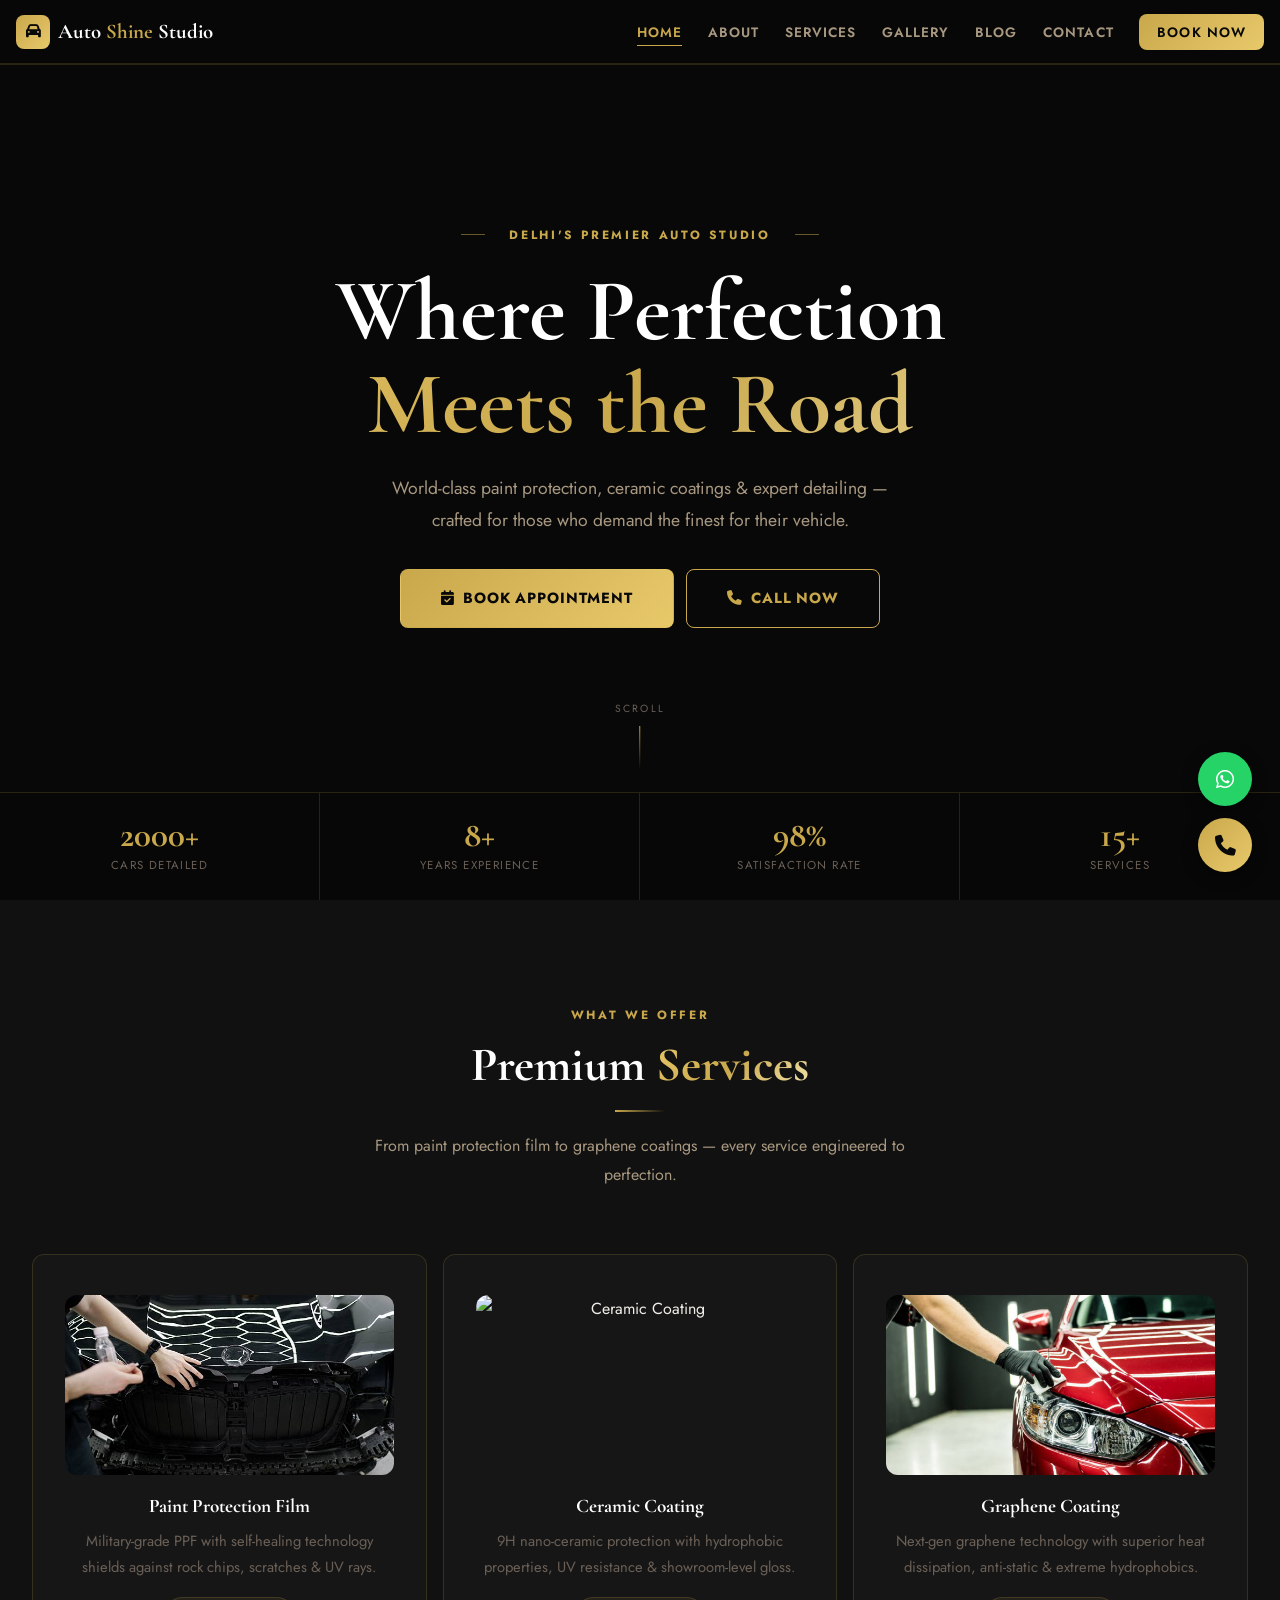
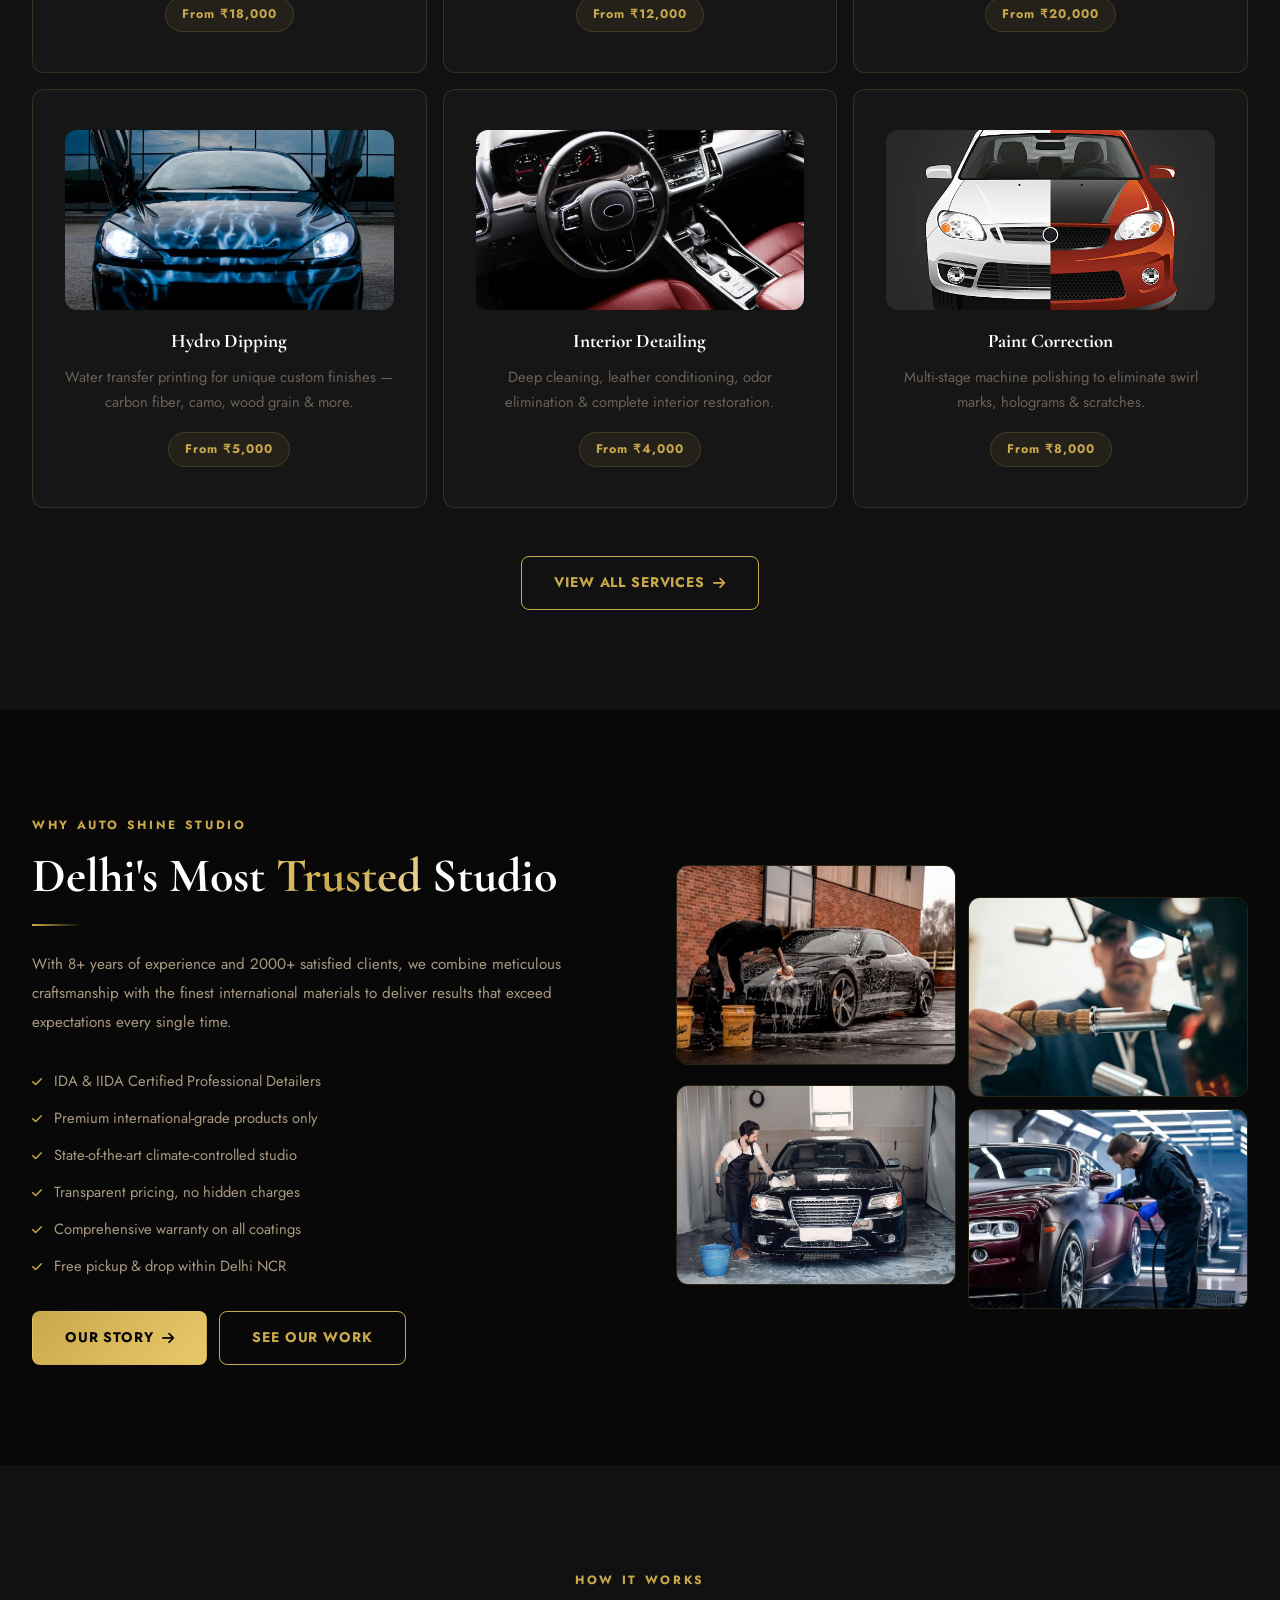
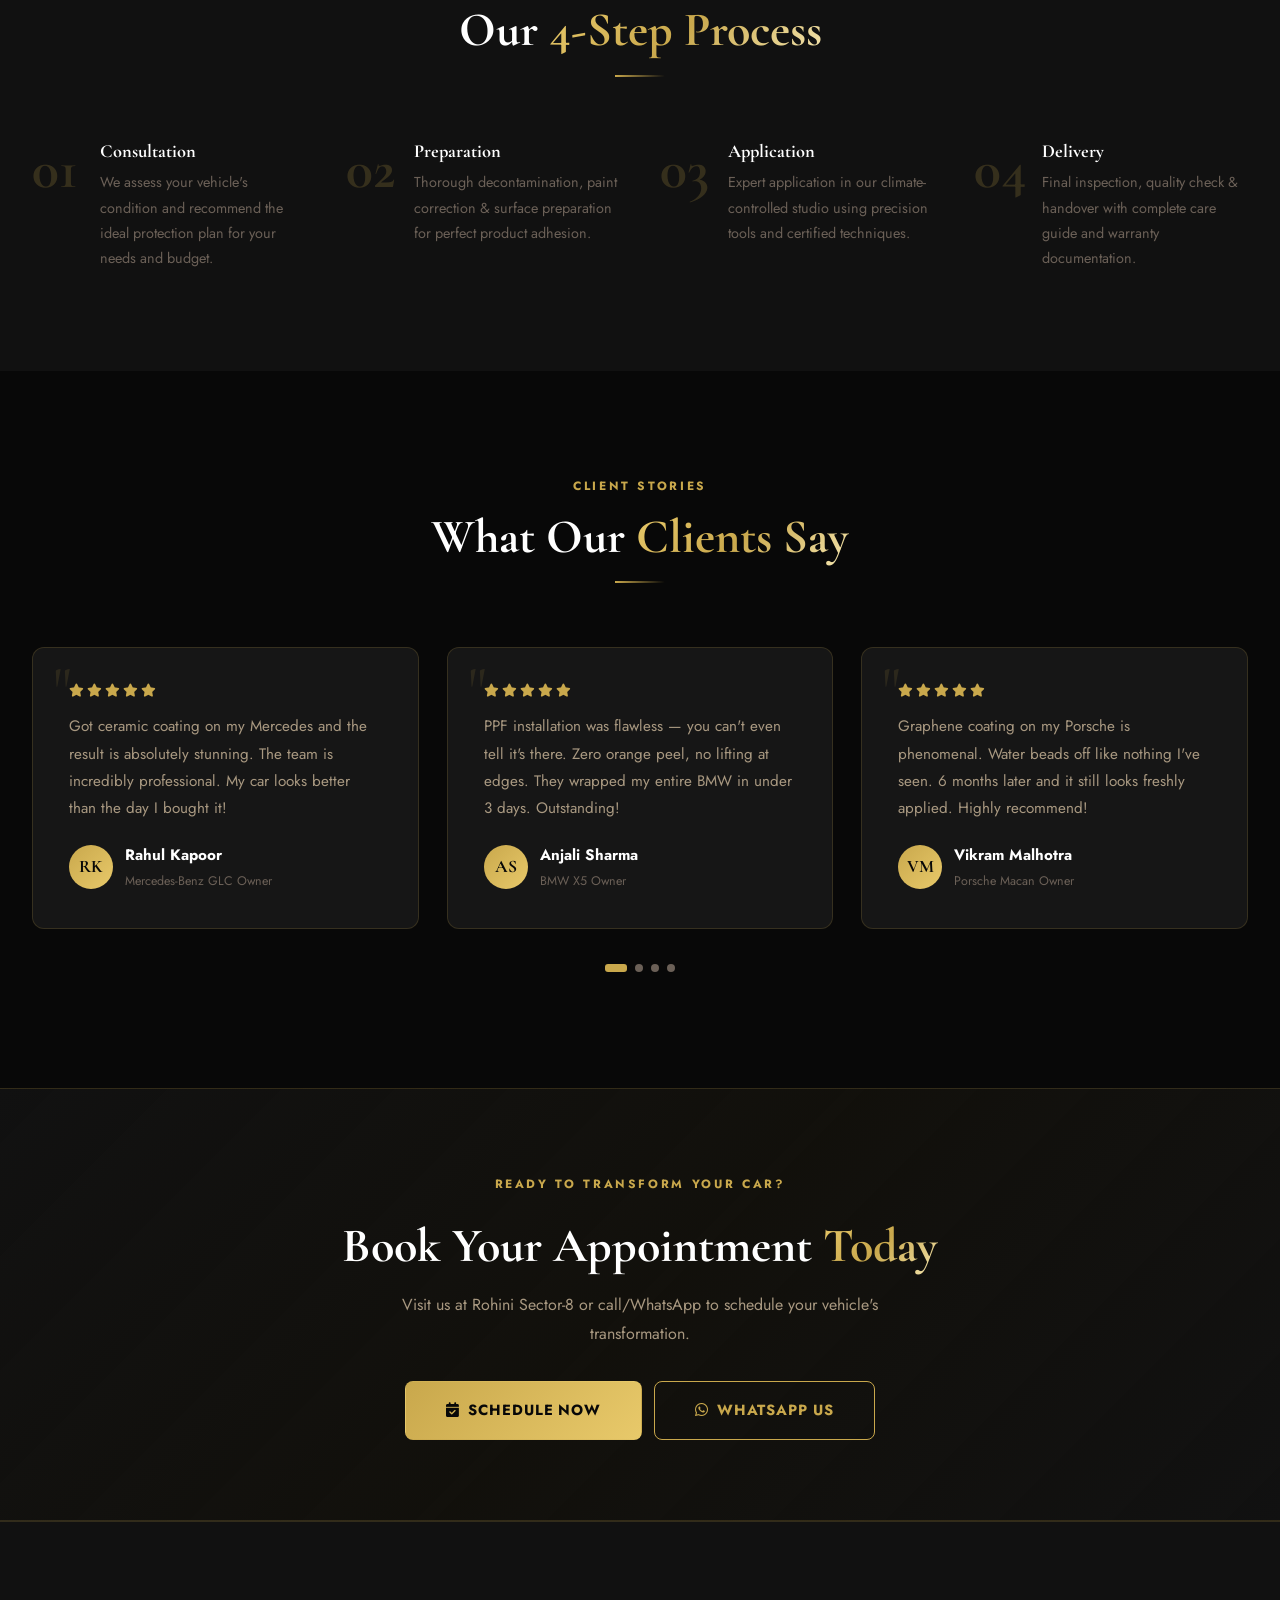
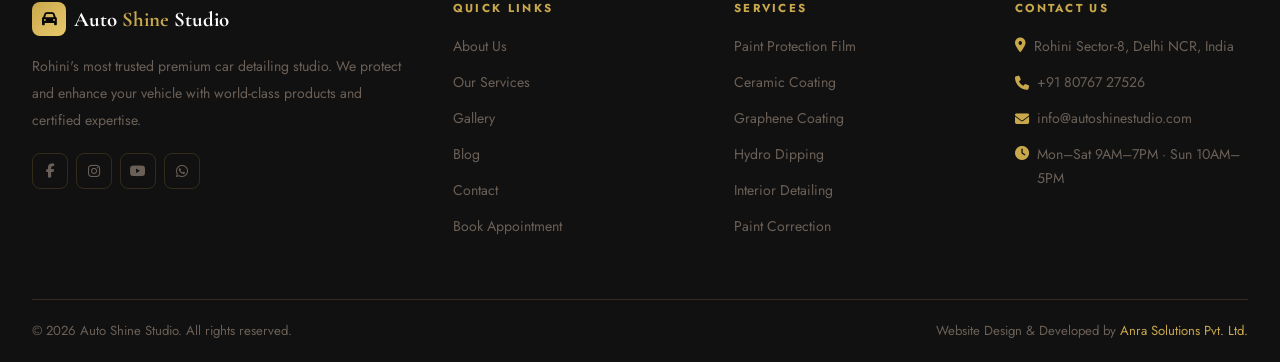
==== commit 44c54bb8: "images updated" ====
--- a/index.html
+++ b/index.html
@@ -5,7 +5,7 @@
   <meta name="viewport" content="width=device-width, initial-scale=1.0">
   <title>Auto Shine Studio — Premium Car Detailing in Rohini, Delhi</title>
   <meta name="description" content="Auto Shine Studio — PPF, ceramic coating, graphene coating & expert detailing in Rohini Sector-8, Delhi NCR. Book today!">
-  <meta name="keywords" content="car detailing Rohini, ceramic coating Delhi, PPF Delhi, graphene coating Delhi">
+  <meta name="keywords" content="car detailing Rohini, ceramic coating Delhi, PPF Delhi, graphene coating Delhi, paint protection film, car care services, auto detailing studio, luxury car detailing, paint correction, interior detailing, exterior detailing, car wash, nano coating, paint protection, automotive detailing, professional car detailing, best car detailing Delhi, car spa, car polish, car maintenance, automotive protection, car beautification">
   <meta property="og:title" content="Auto Shine Studio — Premium Car Detailing Delhi">
   <meta property="og:type" content="website">
   <link rel="preconnect" href="https://fonts.googleapis.com">
@@ -86,12 +86,12 @@
       <p class="section-sub">From paint protection film to graphene coatings — every service engineered to perfection.</p>
     </div>
     <div class="services-grid">
-      <div class="service-card" data-aos="fade-up" data-aos-delay="0"><div class="service-icon-wrap"><i class="fas fa-shield-halved"></i></div><h3>Paint Protection Film</h3><p>Military-grade PPF with self-healing technology shields against rock chips, scratches & UV rays.</p><span class="service-price">From ₹18,000</span></div>
-      <div class="service-card" data-aos="fade-up" data-aos-delay="80"><div class="service-icon-wrap"><i class="fas fa-gem"></i></div><h3>Ceramic Coating</h3><p>9H nano-ceramic protection with hydrophobic properties, UV resistance & showroom-level gloss.</p><span class="service-price">From ₹12,000</span></div>
-      <div class="service-card" data-aos="fade-up" data-aos-delay="160"><div class="service-icon-wrap"><i class="fas fa-atom"></i></div><h3>Graphene Coating</h3><p>Next-gen graphene technology with superior heat dissipation, anti-static & extreme hydrophobics.</p><span class="service-price">From ₹20,000</span></div>
-      <div class="service-card" data-aos="fade-up" data-aos-delay="0"><div class="service-icon-wrap"><i class="fas fa-water"></i></div><h3>Hydro Dipping</h3><p>Water transfer printing for unique custom finishes — carbon fiber, camo, wood grain & more.</p><span class="service-price">From ₹5,000</span></div>
-      <div class="service-card" data-aos="fade-up" data-aos-delay="80"><div class="service-icon-wrap"><i class="fas fa-couch"></i></div><h3>Interior Detailing</h3><p>Deep cleaning, leather conditioning, odor elimination & complete interior restoration.</p><span class="service-price">From ₹4,000</span></div>
-      <div class="service-card" data-aos="fade-up" data-aos-delay="160"><div class="service-icon-wrap"><i class="fas fa-paint-brush"></i></div><h3>Paint Correction</h3><p>Multi-stage machine polishing to eliminate swirl marks, holograms & scratches.</p><span class="service-price">From ₹8,000</span></div>
+      <div class="service-card" data-aos="fade-up" data-aos-delay="0"><div class="service-img-wrap"><img src="images/Paint Protection Film.jpg" alt="Paint Protection Film"></div><div class="service-icon-wrap"><i class="fas fa-shield-halved"></i></div><h3>Paint Protection Film</h3><p>Military-grade PPF with self-healing technology shields against rock chips, scratches & UV rays.</p><span class="service-price">From ₹18,000</span></div>
+      <div class="service-card" data-aos="fade-up" data-aos-delay="80"><div class="service-img-wrap"><img src="images/man-working-car-detailing-coating-car.jpg" alt="Ceramic Coating"></div><div class="service-icon-wrap"><i class="fas fa-gem"></i></div><h3>Ceramic Coating</h3><p>9H nano-ceramic protection with hydrophobic properties, UV resistance & showroom-level gloss.</p><span class="service-price">From ₹12,000</span></div>
+      <div class="service-card" data-aos="fade-up" data-aos-delay="160"><div class="service-img-wrap"><img src="images/Graphene Coating Image.jpg" alt="Graphene Coating"></div><div class="service-icon-wrap"><i class="fas fa-atom"></i></div><h3>Graphene Coating</h3><p>Next-gen graphene technology with superior heat dissipation, anti-static & extreme hydrophobics.</p><span class="service-price">From ₹20,000</span></div>
+      <div class="service-card" data-aos="fade-up" data-aos-delay="0"><div class="service-img-wrap"><img src="images/hydro diping.jpg" alt="Hydro Dipping"></div><div class="service-icon-wrap"><i class="fas fa-water"></i></div><h3>Hydro Dipping</h3><p>Water transfer printing for unique custom finishes — carbon fiber, camo, wood grain & more.</p><span class="service-price">From ₹5,000</span></div>
+      <div class="service-card" data-aos="fade-up" data-aos-delay="80"><div class="service-img-wrap"><img src="images/Interior deataling.jpg" alt="Interior Detailing"></div><div class="service-icon-wrap"><i class="fas fa-couch"></i></div><h3>Interior Detailing</h3><p>Deep cleaning, leather conditioning, odor elimination & complete interior restoration.</p><span class="service-price">From ₹4,000</span></div>
+      <div class="service-card" data-aos="fade-up" data-aos-delay="160"><div class="service-img-wrap"><img src="images/Paint Correction.jpg" alt="Paint Correction"></div><div class="service-icon-wrap"><i class="fas fa-paint-brush"></i></div><h3>Paint Correction</h3><p>Multi-stage machine polishing to eliminate swirl marks, holograms & scratches.</p><span class="service-price">From ₹8,000</span></div>
     </div>
     <div style="text-align:center;margin-top:48px;" data-aos="fade-up">
       <a href="services.html" class="btn btn-outline">View All Services <i class="fas fa-arrow-right"></i></a>
@@ -123,10 +123,10 @@
       </div>
       <div data-aos="fade-left">
         <div class="photo-mosaic">
-          <img src="https://images.unsplash.com/photo-1607860108855-64acf2078ed9?w=400&q=80" alt="Car detailing">
-          <img src="https://images.unsplash.com/photo-1558618666-fcd25c85cd64?w=400&q=80" alt="Ceramic coating">
-          <img src="https://images.unsplash.com/photo-1614162692292-7ac56d7f7f1e?w=400&q=80" alt="PPF">
-          <img src="https://images.unsplash.com/photo-1601362840469-51e4d8d58785?w=400&q=80" alt="Detailing">
+          <img src="images/Auto Shine Why Chose Us 1.jpg" alt="Car detailing">
+          <img src="images/Auto shanie Whay chose us 2.jpg" alt="Ceramic coating">
+          <img src="images/man-washing-his-car-garage.jpg" alt="PPF">
+          <img src="images/Car Image 1.avif" alt="Detailing">
         </div>
       </div>
     </div>
@@ -235,7 +235,7 @@
   <div class="container">
     <div class="footer-bottom">
       <p>&copy; <span class="current-year">2026</span> Auto Shine Studio. All rights reserved.</p>
-      <p>Made with <i class="fas fa-heart" style="color:var(--gold);"></i> in Delhi, India</p>
+      <p>Website Design & Developed by <a href="https://anrasolutions.com/" target="_blank" rel="noopener" style="color:var(--gold);">Anra Solutions Pvt. Ltd.</a></p>
     </div>
   </div>
 </footer>
--- a/css/style.css
+++ b/css/style.css
@@ -201,8 +201,10 @@
 .service-card::before{content:'';position:absolute;inset:0;background:linear-gradient(135deg,rgba(201,168,76,.06),transparent 60%);opacity:0;transition:opacity var(--ease)}
 .service-card:hover::before{opacity:1}
 .service-card:hover{border-color:rgba(201,168,76,.5);transform:translateY(-6px);box-shadow:var(--shadow-gold)}
-.service-icon-wrap{width:clamp(56px,8vw,72px);height:clamp(56px,8vw,72px);background:rgba(201,168,76,.1);border:1px solid var(--gold-border);border-radius:50%;display:flex;align-items:center;justify-content:center;margin:0 auto 20px;font-size:clamp(1.2rem,2.5vw,1.6rem);color:var(--gold);transition:all var(--ease)}
-.service-card:hover .service-icon-wrap{background:linear-gradient(135deg,var(--gold),var(--gold-light));color:var(--dark);border-color:transparent;transform:scale(1.08)}
+.service-img-wrap{width:100%;height:180px;border-radius:var(--r-md);overflow:hidden;margin-bottom:20px;position:relative}
+.service-img-wrap img{width:100%;height:100%;object-fit:cover;transition:transform var(--ease)}
+.service-card:hover .service-img-wrap img{transform:scale(1.05)}
+.service-icon-wrap{display:none}
 .service-card h3{font-size:clamp(1rem,2vw,1.2rem);margin-bottom:12px}
 .service-card p{font-size:clamp(.82rem,1.5vw,.92rem);color:var(--text-3);line-height:1.75}
 .service-price{display:inline-block;font-size:.78rem;font-weight:700;letter-spacing:.08em;color:var(--gold);background:rgba(201,168,76,.08);border:1px solid var(--gold-border);padding:6px 16px;border-radius:20px;margin-top:16px}
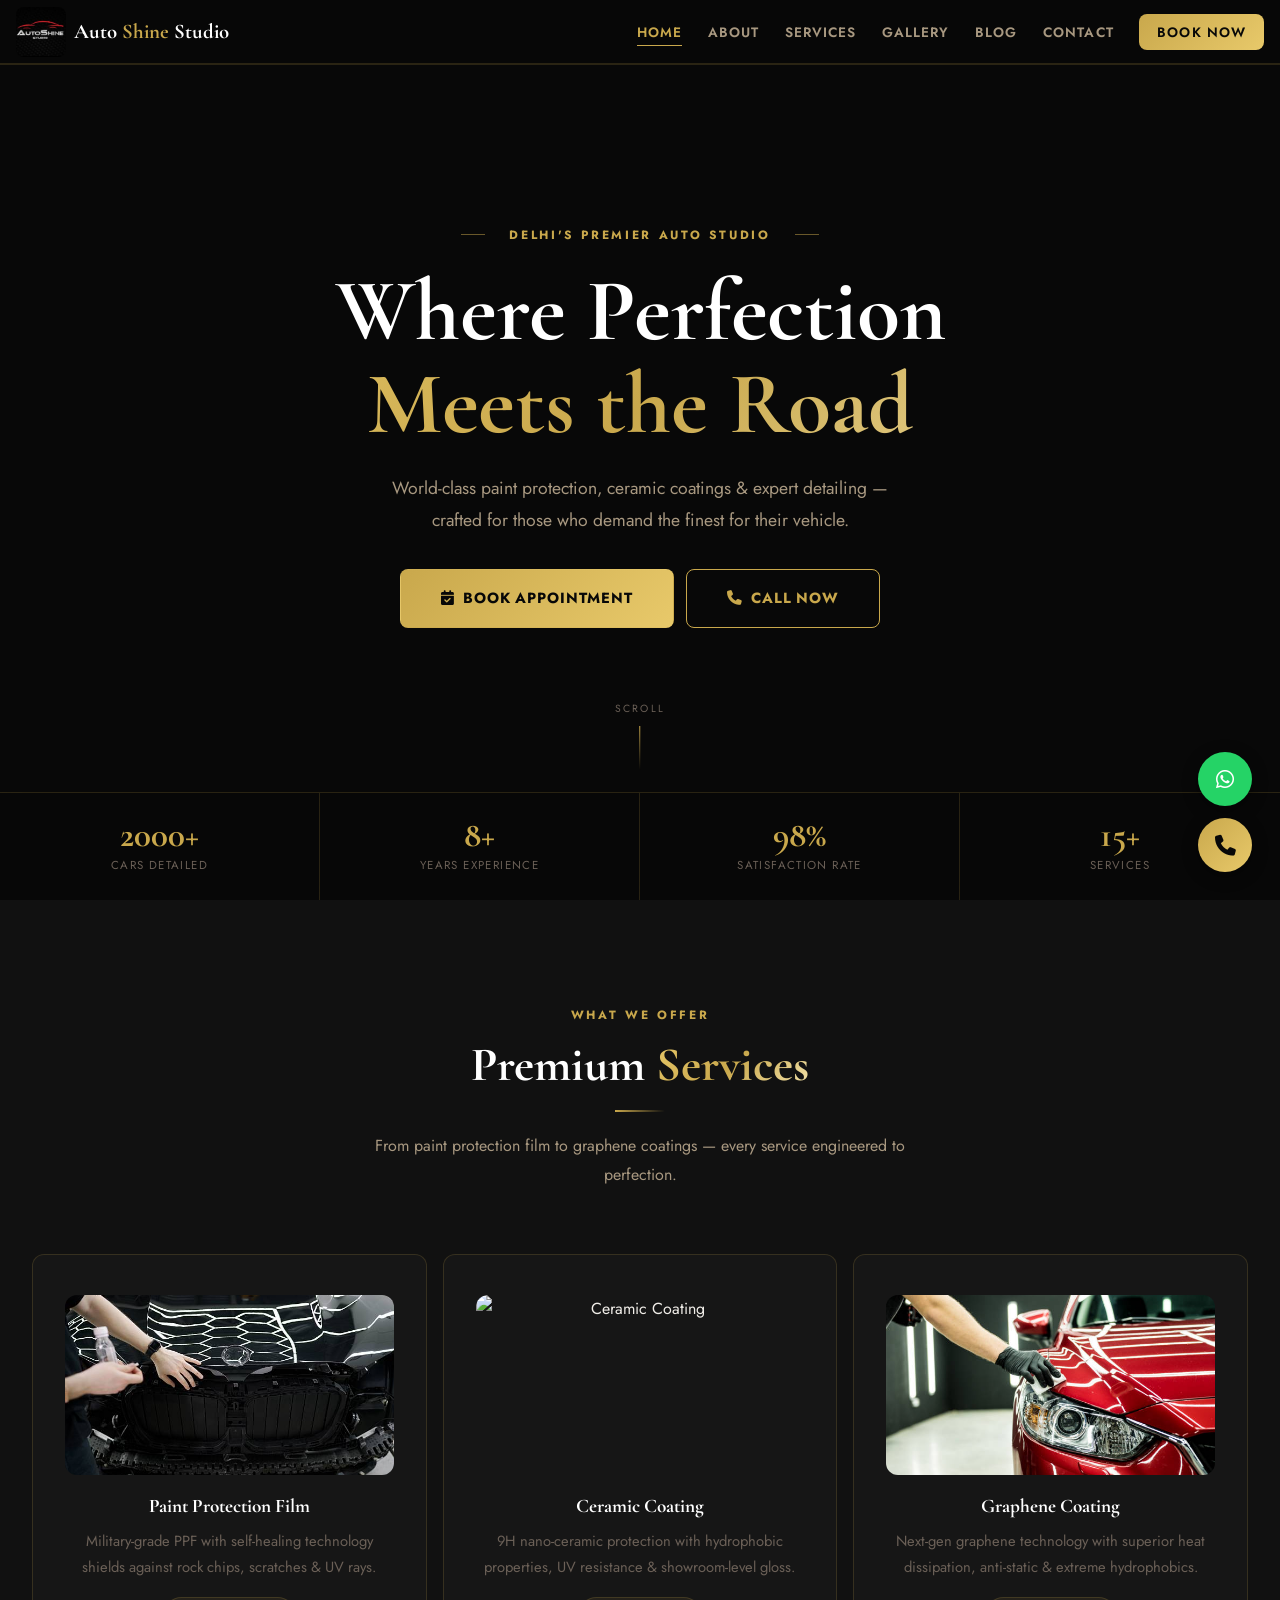
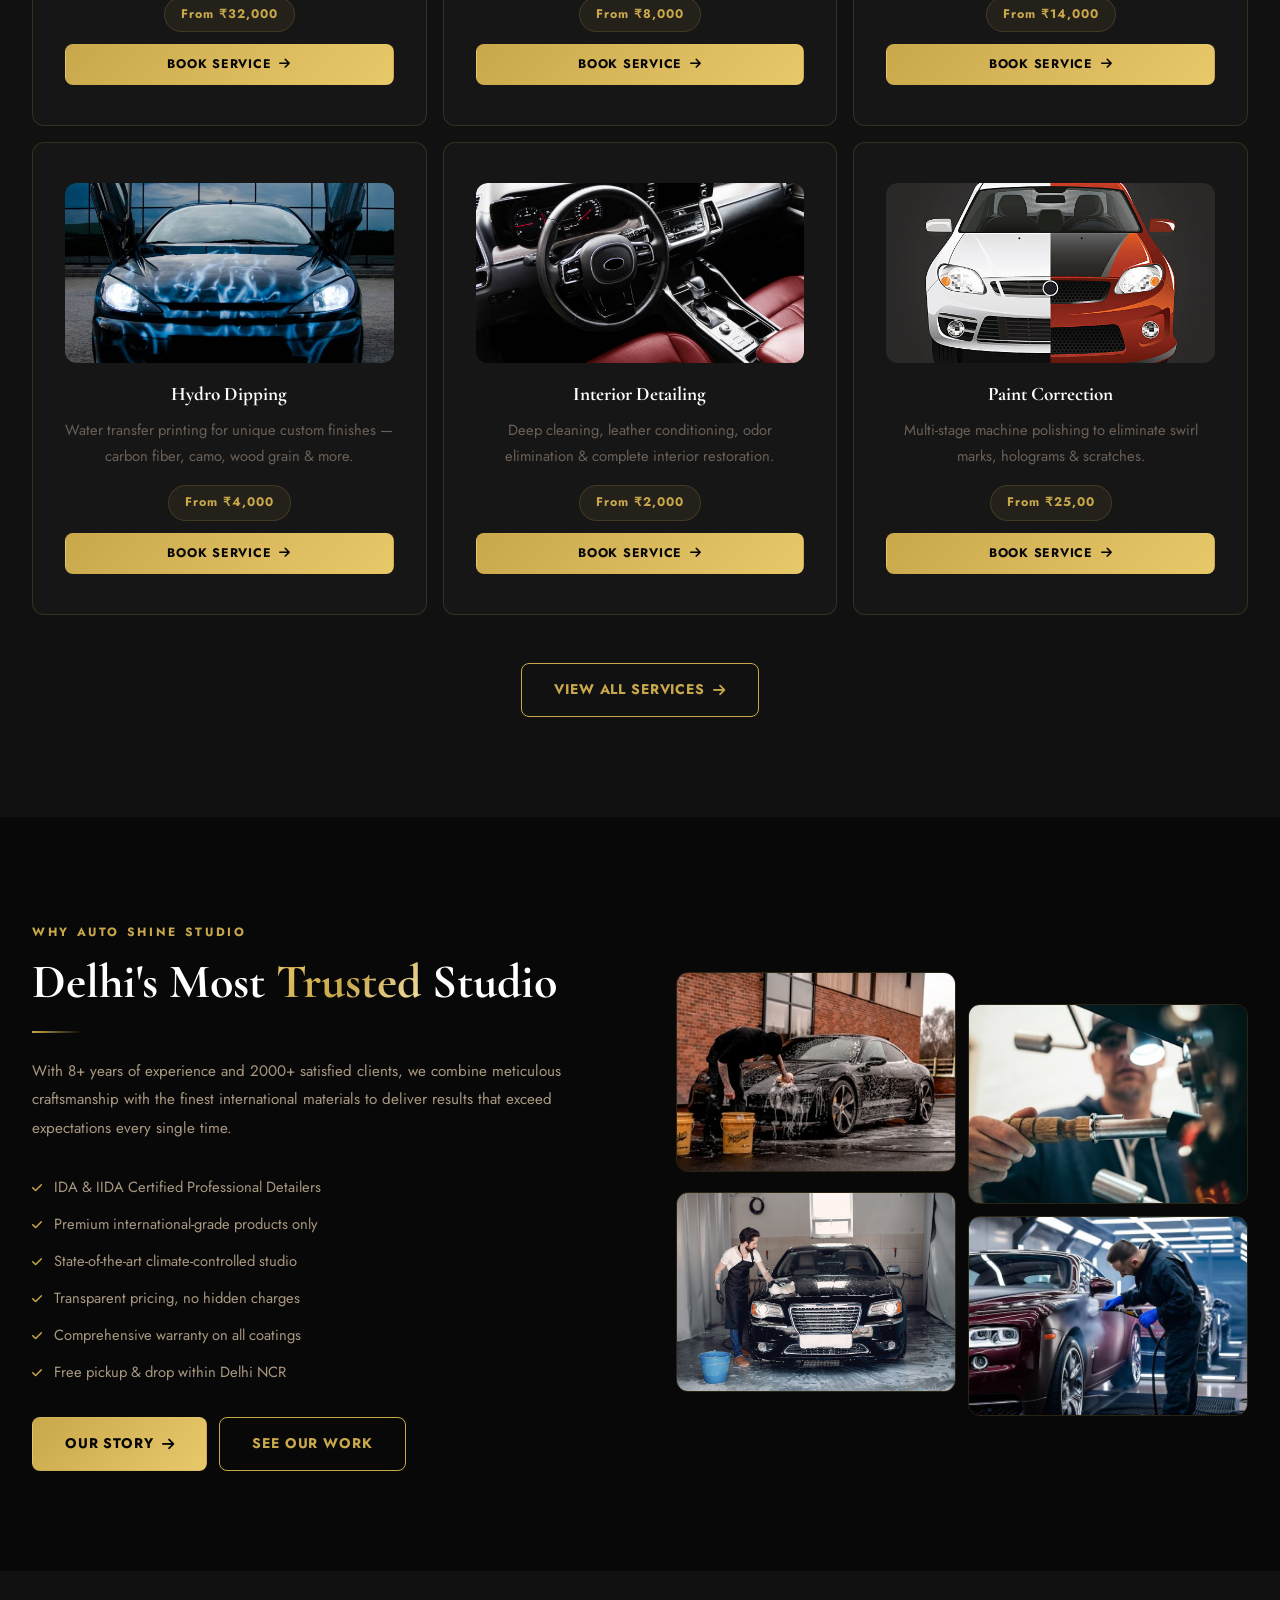
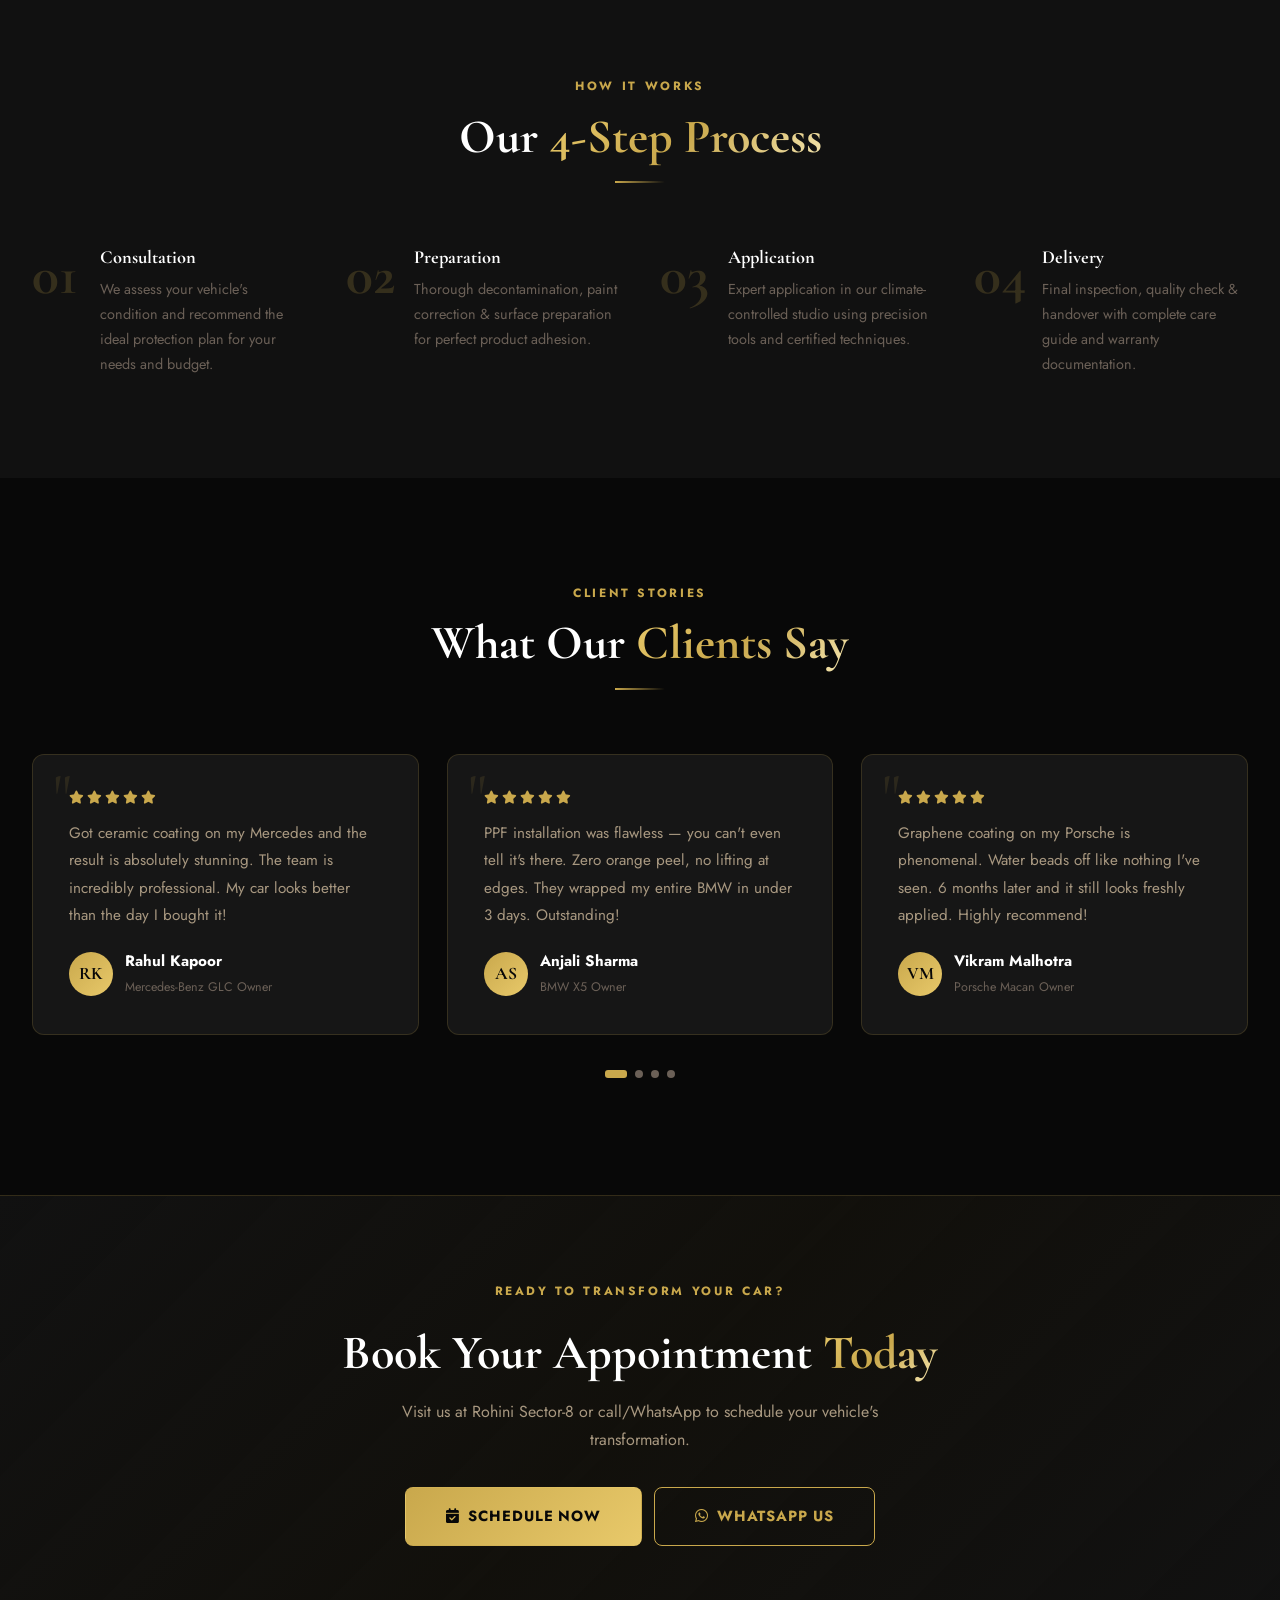
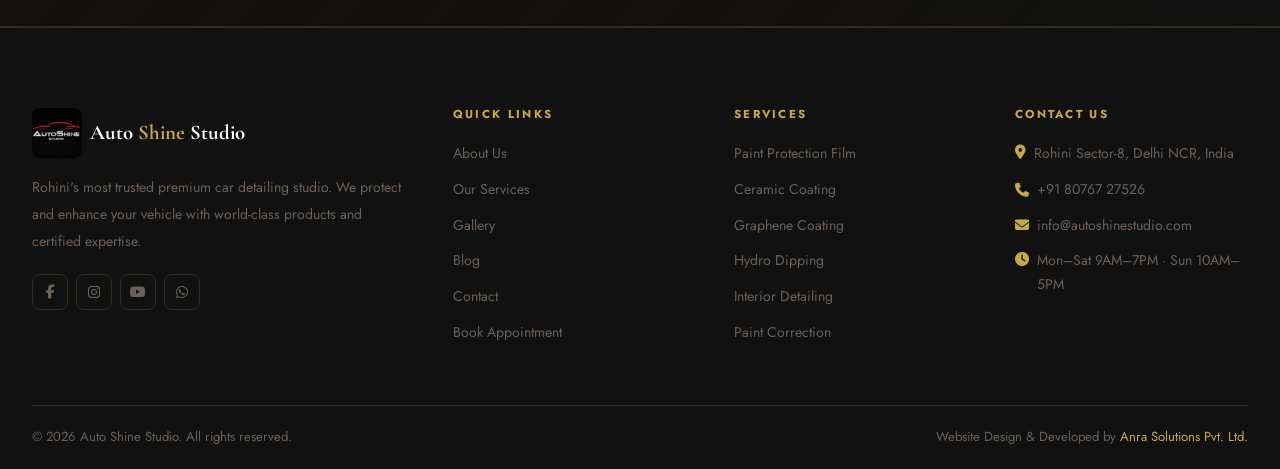
==== commit 299ff8d6: "final changes" ====
--- a/index.html
+++ b/index.html
@@ -21,7 +21,7 @@
 <!-- NAVBAR -->
 <nav class="navbar" id="navbar" role="navigation" aria-label="Main">
   <div class="navbar-inner">
-    <a href="index.html" class="logo"><div class="logo-icon"><i class="fas fa-car"></i></div><span>Auto <span class="gold">Shine</span> Studio</span></a>
+    <a href="index.html" class="logo"><img src="images/Logo Auto Shine.jpg" alt="Auto Shine Studio" class="logo-img"><span>Auto <span class="gold">Shine</span> Studio</span></a>
     <ul class="nav-links">
       <li><a href="index.html" class="active">Home</a></li>
       <li><a href="about.html">About</a></li>
@@ -86,12 +86,12 @@
       <p class="section-sub">From paint protection film to graphene coatings — every service engineered to perfection.</p>
     </div>
     <div class="services-grid">
-      <div class="service-card" data-aos="fade-up" data-aos-delay="0"><div class="service-img-wrap"><img src="images/Paint Protection Film.jpg" alt="Paint Protection Film"></div><div class="service-icon-wrap"><i class="fas fa-shield-halved"></i></div><h3>Paint Protection Film</h3><p>Military-grade PPF with self-healing technology shields against rock chips, scratches & UV rays.</p><span class="service-price">From ₹18,000</span></div>
-      <div class="service-card" data-aos="fade-up" data-aos-delay="80"><div class="service-img-wrap"><img src="images/man-working-car-detailing-coating-car.jpg" alt="Ceramic Coating"></div><div class="service-icon-wrap"><i class="fas fa-gem"></i></div><h3>Ceramic Coating</h3><p>9H nano-ceramic protection with hydrophobic properties, UV resistance & showroom-level gloss.</p><span class="service-price">From ₹12,000</span></div>
-      <div class="service-card" data-aos="fade-up" data-aos-delay="160"><div class="service-img-wrap"><img src="images/Graphene Coating Image.jpg" alt="Graphene Coating"></div><div class="service-icon-wrap"><i class="fas fa-atom"></i></div><h3>Graphene Coating</h3><p>Next-gen graphene technology with superior heat dissipation, anti-static & extreme hydrophobics.</p><span class="service-price">From ₹20,000</span></div>
-      <div class="service-card" data-aos="fade-up" data-aos-delay="0"><div class="service-img-wrap"><img src="images/hydro diping.jpg" alt="Hydro Dipping"></div><div class="service-icon-wrap"><i class="fas fa-water"></i></div><h3>Hydro Dipping</h3><p>Water transfer printing for unique custom finishes — carbon fiber, camo, wood grain & more.</p><span class="service-price">From ₹5,000</span></div>
-      <div class="service-card" data-aos="fade-up" data-aos-delay="80"><div class="service-img-wrap"><img src="images/Interior deataling.jpg" alt="Interior Detailing"></div><div class="service-icon-wrap"><i class="fas fa-couch"></i></div><h3>Interior Detailing</h3><p>Deep cleaning, leather conditioning, odor elimination & complete interior restoration.</p><span class="service-price">From ₹4,000</span></div>
-      <div class="service-card" data-aos="fade-up" data-aos-delay="160"><div class="service-img-wrap"><img src="images/Paint Correction.jpg" alt="Paint Correction"></div><div class="service-icon-wrap"><i class="fas fa-paint-brush"></i></div><h3>Paint Correction</h3><p>Multi-stage machine polishing to eliminate swirl marks, holograms & scratches.</p><span class="service-price">From ₹8,000</span></div>
+      <div class="service-card" data-aos="fade-up" data-aos-delay="0"><div class="service-img-wrap"><img src="images/Paint Protection Film.jpg" alt="Paint Protection Film"></div><div class="service-icon-wrap"><i class="fas fa-shield-halved"></i></div><h3>Paint Protection Film</h3><p>Military-grade PPF with self-healing technology shields against rock chips, scratches & UV rays.</p><span class="service-price">From ₹32,000</span><a href="https://wa.me/918076727526?text=Hi%20Auto%20Shine%20Studio%2C%20I'm%20interested%20in%20Paint%20Protection%20Film%20service" target="_blank" rel="noopener" class="btn btn-primary btn-sm" style="margin-top:12px;width:100%;">Book Service <i class="fas fa-arrow-right"></i></a></div>
+      <div class="service-card" data-aos="fade-up" data-aos-delay="80"><div class="service-img-wrap"><img src="images/man-working-car-detailing-coating-car.jpg" alt="Ceramic Coating"></div><div class="service-icon-wrap"><i class="fas fa-gem"></i></div><h3>Ceramic Coating</h3><p>9H nano-ceramic protection with hydrophobic properties, UV resistance & showroom-level gloss.</p><span class="service-price">From ₹8,000</span><a href="https://wa.me/918076727526?text=Hi%20Auto%20Shine%20Studio%2C%20I'm%20interested%20in%20Ceramic%20Coating%20service" target="_blank" rel="noopener" class="btn btn-primary btn-sm" style="margin-top:12px;width:100%;">Book Service <i class="fas fa-arrow-right"></i></a></div>
+      <div class="service-card" data-aos="fade-up" data-aos-delay="160"><div class="service-img-wrap"><img src="images/Graphene Coating Image.jpg" alt="Graphene Coating"></div><div class="service-icon-wrap"><i class="fas fa-atom"></i></div><h3>Graphene Coating</h3><p>Next-gen graphene technology with superior heat dissipation, anti-static & extreme hydrophobics.</p><span class="service-price">From ₹14,000</span><a href="https://wa.me/918076727526?text=Hi%20Auto%20Shine%20Studio%2C%20I'm%20interested%20in%20Graphene%20Coating%20service" target="_blank" rel="noopener" class="btn btn-primary btn-sm" style="margin-top:12px;width:100%;">Book Service <i class="fas fa-arrow-right"></i></a></div>
+      <div class="service-card" data-aos="fade-up" data-aos-delay="0"><div class="service-img-wrap"><img src="images/hydro diping.jpg" alt="Hydro Dipping"></div><div class="service-icon-wrap"><i class="fas fa-water"></i></div><h3>Hydro Dipping</h3><p>Water transfer printing for unique custom finishes — carbon fiber, camo, wood grain & more.</p><span class="service-price">From ₹4,000</span><a href="https://wa.me/918076727526?text=Hi%20Auto%20Shine%20Studio%2C%20I'm%20interested%20in%20Hydro%20Dipping%20service" target="_blank" rel="noopener" class="btn btn-primary btn-sm" style="margin-top:12px;width:100%;">Book Service <i class="fas fa-arrow-right"></i></a></div>
+      <div class="service-card" data-aos="fade-up" data-aos-delay="80"><div class="service-img-wrap"><img src="images/Interior deataling.jpg" alt="Interior Detailing"></div><div class="service-icon-wrap"><i class="fas fa-couch"></i></div><h3>Interior Detailing</h3><p>Deep cleaning, leather conditioning, odor elimination & complete interior restoration.</p><span class="service-price">From ₹2,000</span><a href="https://wa.me/918076727526?text=Hi%20Auto%20Shine%20Studio%2C%20I'm%20interested%20in%20Interior%20Detailing%20service" target="_blank" rel="noopener" class="btn btn-primary btn-sm" style="margin-top:12px;width:100%;">Book Service <i class="fas fa-arrow-right"></i></a></div>
+      <div class="service-card" data-aos="fade-up" data-aos-delay="160"><div class="service-img-wrap"><img src="images/Paint Correction.jpg" alt="Paint Correction"></div><div class="service-icon-wrap"><i class="fas fa-paint-brush"></i></div><h3>Paint Correction</h3><p>Multi-stage machine polishing to eliminate swirl marks, holograms & scratches.</p><span class="service-price">From ₹25,00</span><a href="https://wa.me/918076727526?text=Hi%20Auto%20Shine%20Studio%2C%20I'm%20interested%20in%20Paint%20Correction%20service" target="_blank" rel="noopener" class="btn btn-primary btn-sm" style="margin-top:12px;width:100%;">Book Service <i class="fas fa-arrow-right"></i></a></div>
     </div>
     <div style="text-align:center;margin-top:48px;" data-aos="fade-up">
       <a href="services.html" class="btn btn-outline">View All Services <i class="fas fa-arrow-right"></i></a>
@@ -189,13 +189,13 @@
     <div class="container">
       <div class="footer-grid">
         <div>
-          <a href="index.html" class="logo"><div class="logo-icon"><i class="fas fa-car"></i></div><span>Auto <span class="gold">Shine</span> Studio</span></a>
+          <a href="index.html" class="logo"><img src="images/Logo Auto Shine.jpg" alt="Auto Shine Studio" class="logo-img"><span>Auto <span class="gold">Shine</span> Studio</span></a>
           <p class="footer-brand-desc">Rohini's most trusted premium car detailing studio. We protect and enhance your vehicle with world-class products and certified expertise.</p>
           <div class="footer-social">
-            <a href="#" class="social-btn" aria-label="Facebook"><i class="fab fa-facebook-f"></i></a>
-            <a href="#" class="social-btn" aria-label="Instagram"><i class="fab fa-instagram"></i></a>
+            <a href="https://www.facebook.com/profile.php?id=61588597862897" target="_blank" rel="noopener" class="social-btn" aria-label="Facebook"><i class="fab fa-facebook-f"></i></a>
+            <a href="https://www.instagram.com/autoshinestudio_official/?hl=en" target="_blank" rel="noopener" class="social-btn" aria-label="Instagram"><i class="fab fa-instagram"></i></a>
             <a href="#" class="social-btn" aria-label="YouTube"><i class="fab fa-youtube"></i></a>
-            <a href="https://wa.me/918076727526" class="social-btn" aria-label="WhatsApp"><i class="fab fa-whatsapp"></i></a>
+            <a href="https://wa.me/918076727526" target="_blank" rel="noopener" class="social-btn" aria-label="WhatsApp"><i class="fab fa-whatsapp"></i></a>
           </div>
         </div>
         <div class="footer-col">
--- a/css/style.css
+++ b/css/style.css
@@ -71,6 +71,7 @@
 .navbar.scrolled{background:rgba(8,8,8,.98);box-shadow:0 4px 24px rgba(0,0,0,.5)}
 .navbar-inner{display:flex;align-items:center;justify-content:space-between;width:100%;max-width:1280px;margin:0 auto}
 .logo{display:flex;align-items:center;gap:8px;font-family:'Cormorant Garamond',serif;font-size:clamp(1rem,3vw,1.3rem);font-weight:700;color:var(--white);white-space:nowrap;flex-shrink:0}
+.logo-img{height:50px;width:auto;object-fit:contain;border-radius:var(--r-sm)}
 .logo-icon{width:34px;height:34px;background:linear-gradient(135deg,var(--gold),var(--gold-light));border-radius:var(--r-sm);display:flex;align-items:center;justify-content:center;font-size:.9rem;color:var(--dark);flex-shrink:0}
 .nav-links{display:none;list-style:none;gap:clamp(14px,2vw,30px);align-items:center}
 @media(min-width:768px){.nav-links{display:flex}}
@@ -262,19 +263,21 @@
 .filter-btn{font-size:clamp(.7rem,1.5vw,.8rem);font-weight:700;letter-spacing:.08em;text-transform:uppercase;padding:8px 16px;border-radius:30px;border:1.5px solid var(--gold-border);background:transparent;color:var(--text-2);cursor:pointer;transition:all var(--ease);white-space:nowrap}
 .filter-btn.active,.filter-btn:hover{background:var(--gold);color:var(--dark);border-color:var(--gold)}
 
-.gallery-grid{display:grid;grid-template-columns:1fr;gap:12px}
-@media(min-width:480px){.gallery-grid{grid-template-columns:repeat(2,1fr)}}
-@media(min-width:900px){.gallery-grid{grid-template-columns:repeat(3,1fr)}}
-
-.gallery-item{position:relative;overflow:hidden;border-radius:var(--r-md);cursor:pointer;aspect-ratio:4/3;background:var(--dark-card);border:1px solid var(--gold-border)}
-@media(min-width:900px){.gallery-item.tall{aspect-ratio:3/4;grid-row:span 2}.gallery-item.wide{grid-column:span 2}}
+.gallery-grid{display:grid;grid-template-columns:repeat(auto-fit,minmax(280px,1fr));gap:20px;grid-auto-flow:dense}
+@media(min-width:768px){.gallery-grid{grid-template-columns:repeat(2,1fr);gap:24px}}
+@media(min-width:1024px){.gallery-grid{grid-template-columns:repeat(3,1fr);gap:28px}}
+@media(min-width:1200px){.gallery-grid{grid-template-columns:repeat(4,1fr)}}
+
+.gallery-item{position:relative;overflow:hidden;border-radius:var(--r-md);cursor:pointer;aspect-ratio:4/3;background:var(--dark-card);border:1px solid var(--gold-border);transition:all var(--ease)}
+@media(min-width:768px){.gallery-item.tall{aspect-ratio:3/4;grid-row:span 2}.gallery-item.wide{aspect-ratio:16/9;grid-column:span 2}}
 .gallery-item img{width:100%;height:100%;object-fit:cover;transition:transform .55s ease}
 .gallery-hover{position:absolute;inset:0;background:linear-gradient(to top,rgba(8,8,8,.9) 0%,rgba(8,8,8,.2) 60%,transparent 100%);display:flex;flex-direction:column;justify-content:flex-end;padding:20px;opacity:0;transition:opacity var(--ease)}
 @media(hover:none){.gallery-hover{opacity:1}}
-.gallery-item:hover img{transform:scale(1.07)}
+.gallery-item:hover{transform:translateY(-4px);box-shadow:var(--shadow-gold);border-color:var(--gold)}
+.gallery-item:hover img{transform:scale(1.08)}
 .gallery-item:hover .gallery-hover{opacity:1}
 .gallery-tag{font-size:.68rem;font-weight:700;letter-spacing:.14em;text-transform:uppercase;color:var(--gold);margin-bottom:4px}
-.gallery-title{font-size:.9rem;font-weight:600;color:var(--white)}
+.gallery-title{font-size:.9rem;font-weight:600;color:var(--white);line-height:1.4}
 
 /* ================================================================
    BLOG
